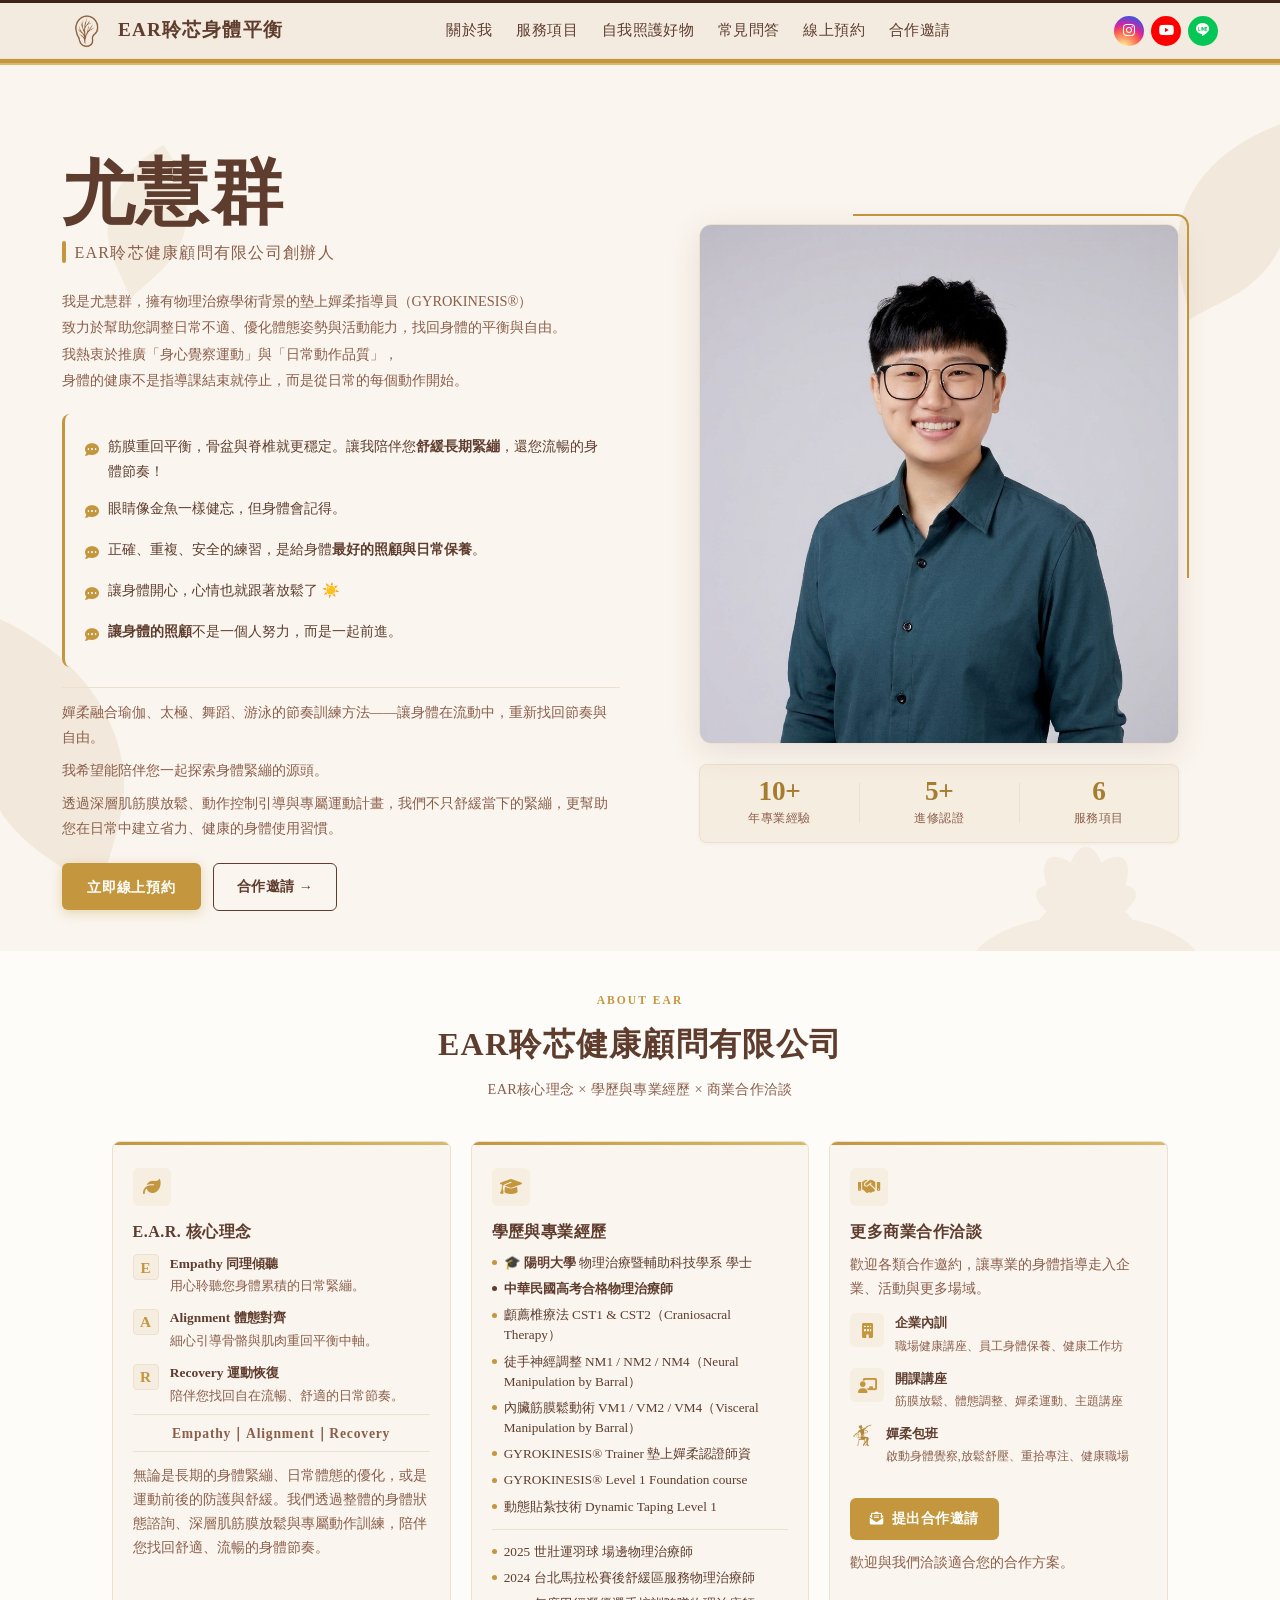
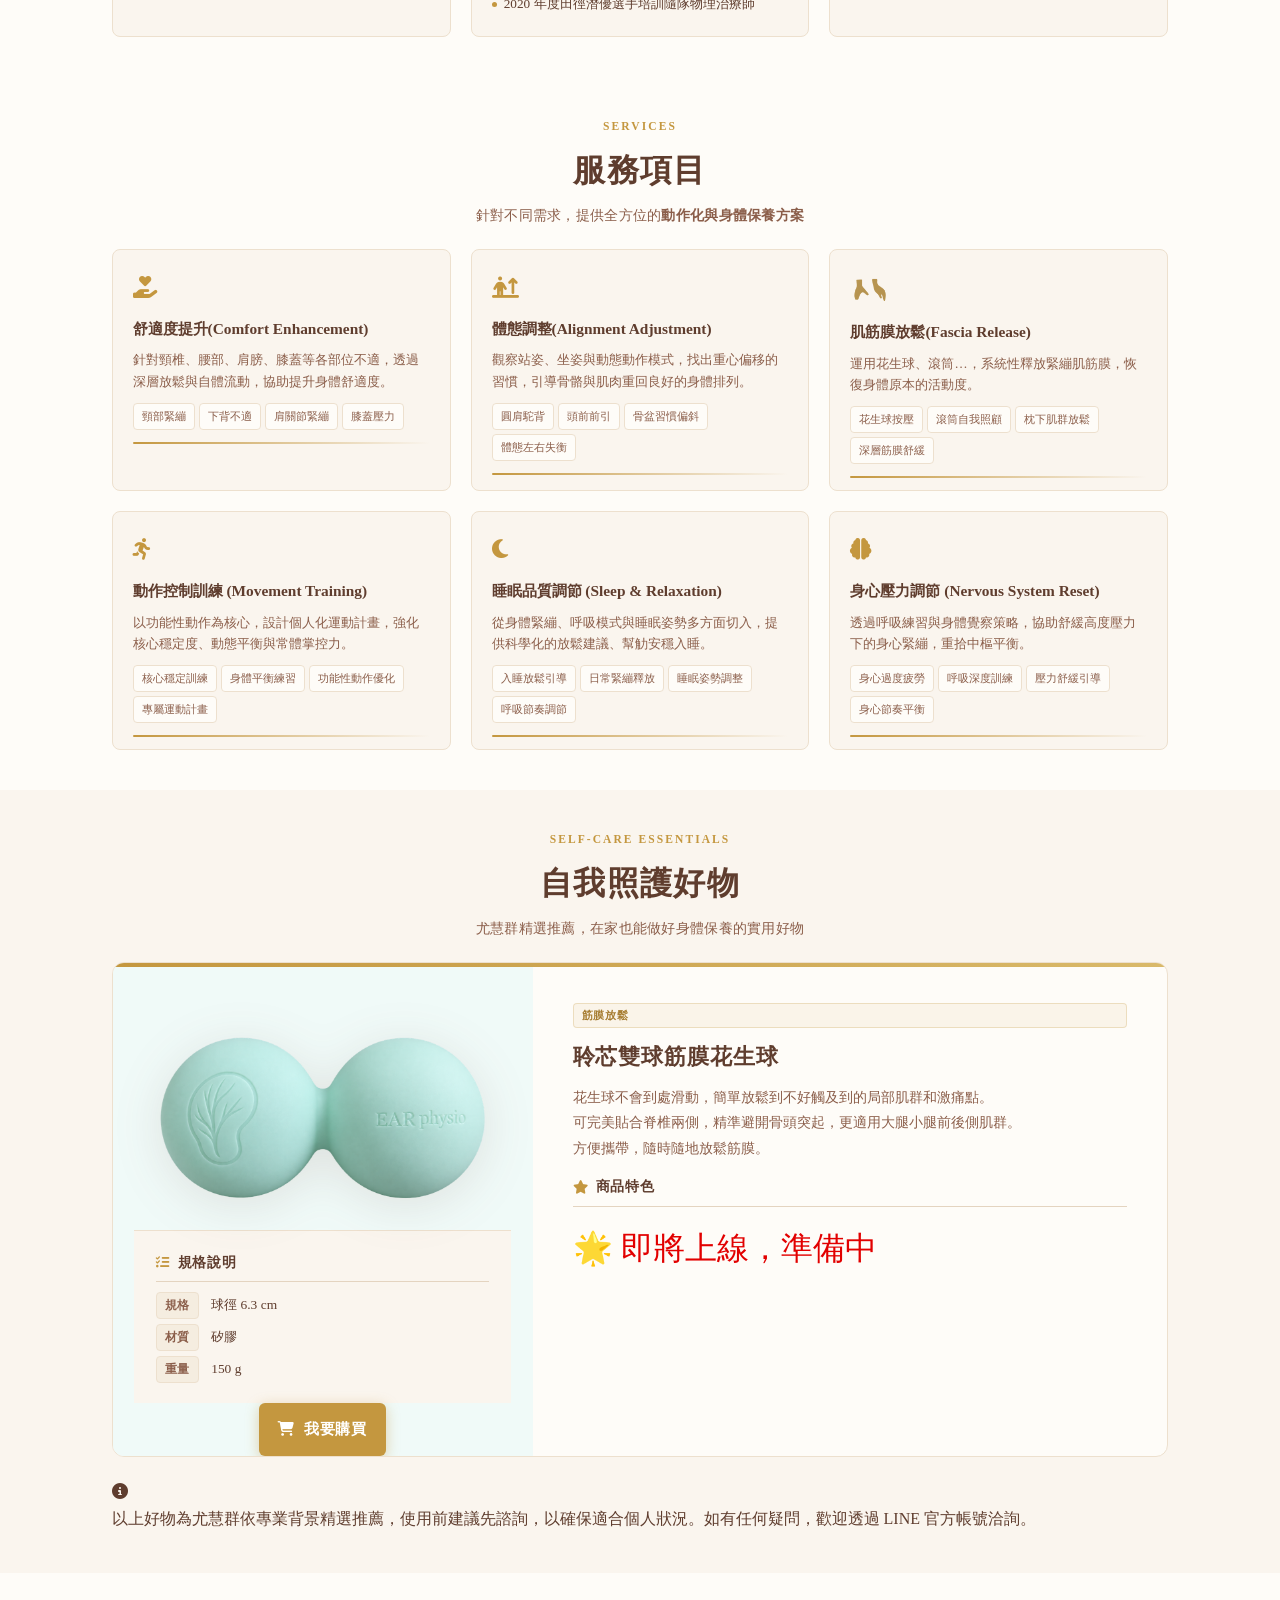
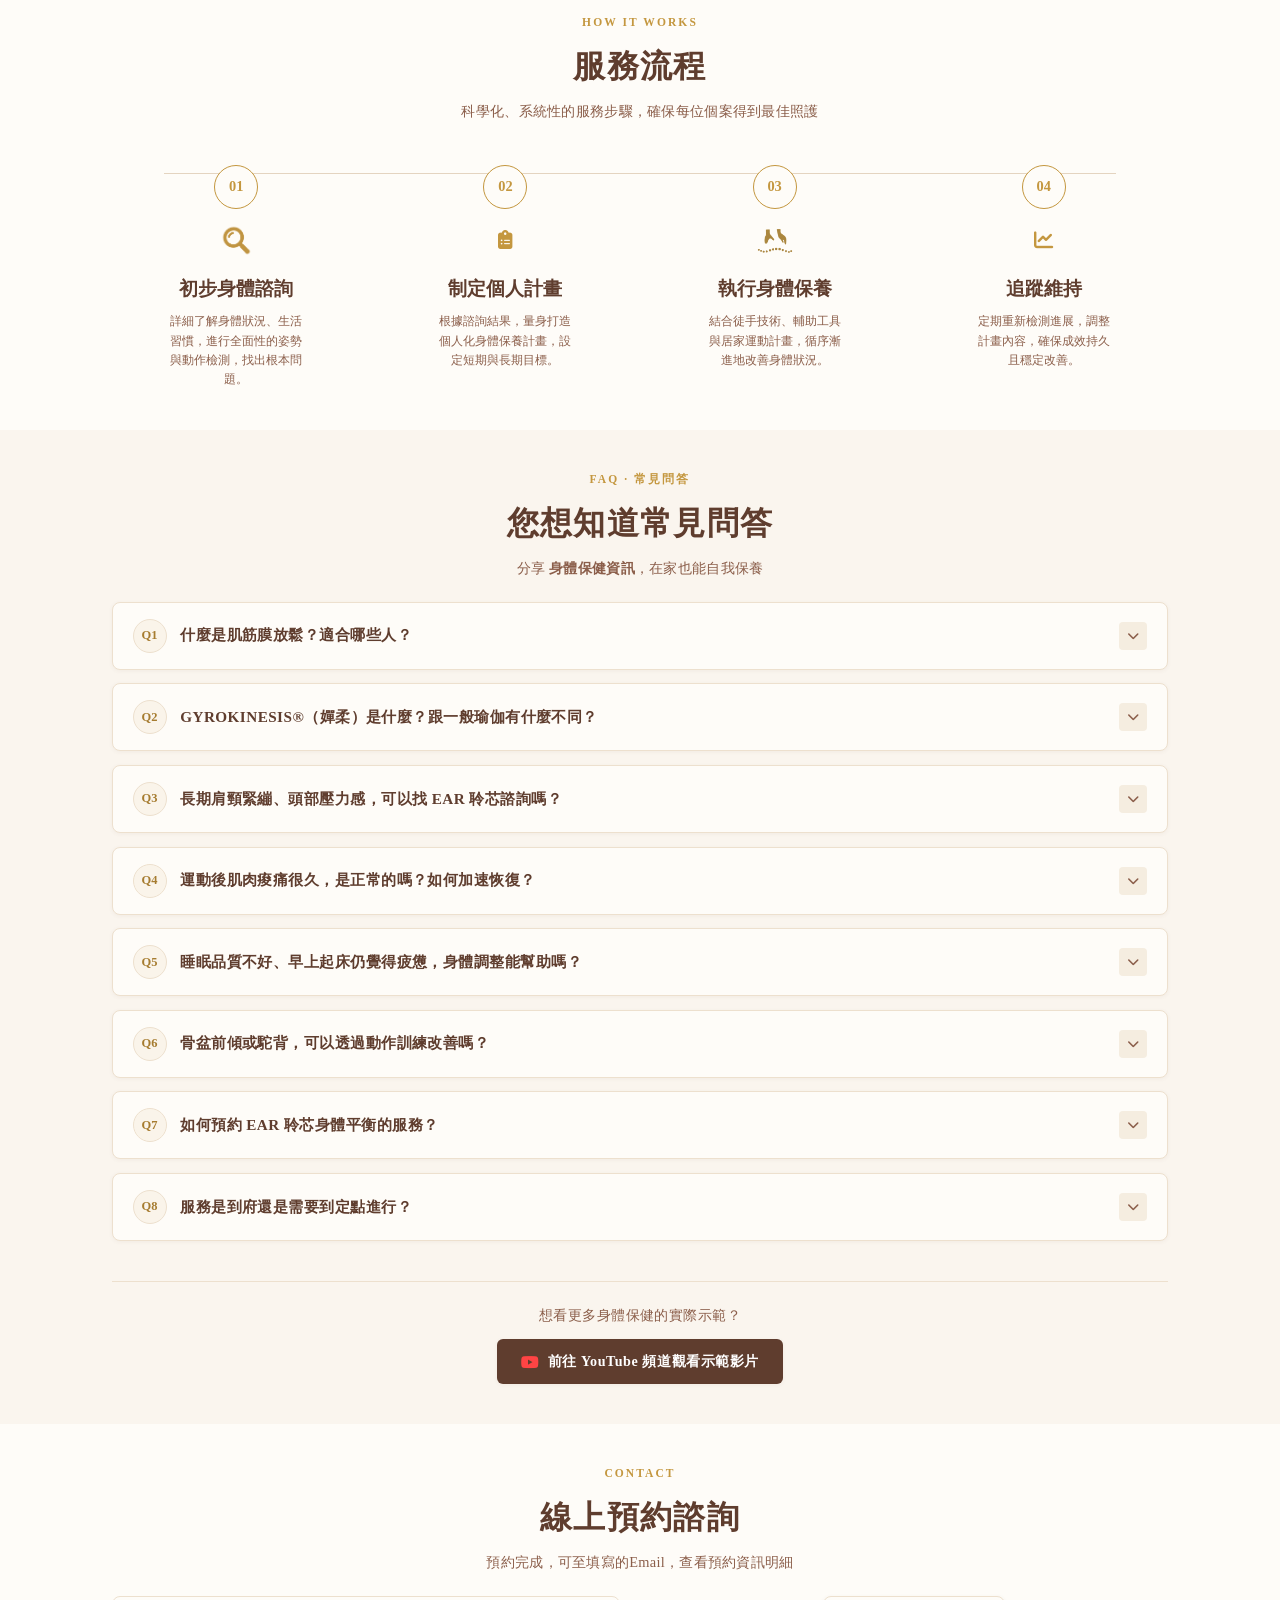
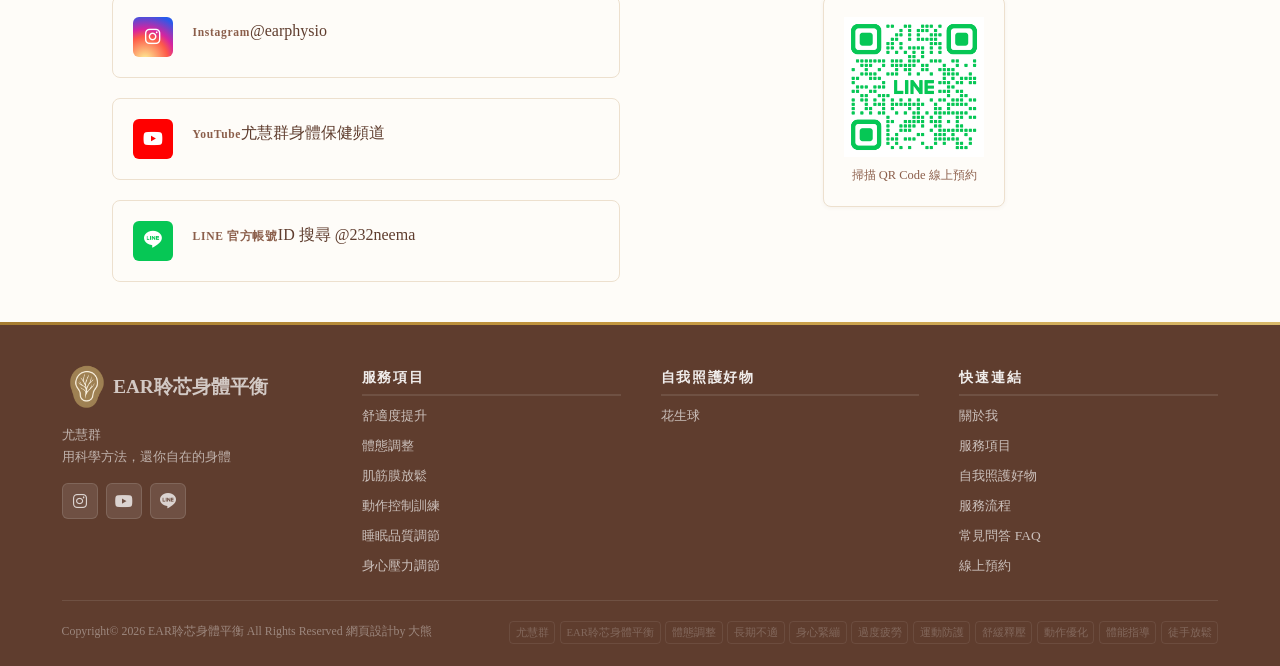
==== index.html @ f408e2dd "Add files via upload" ====
<!DOCTYPE html>
<html lang="zh-TW">
<head>
  <meta charset="UTF-8" />
  <meta name="viewport" content="width=device-width, initial-scale=1.0" />

  <!-- ★ SEO Title：主關鍵字前置，品牌名在後 ★ -->
  <title>尤慧群 | EAR聆芯身體平衡 | 同理傾聽・體態對齊・運動恢復</title>

  <!-- ★ Meta Description：自然語句包含 5–7 個主關鍵字，≤160 字 ★ -->
  <meta name="description" content="尤慧群（EAR聆芯身體平衡）｜無論是長期的身體緊繃、日常體態的優化、高度壓力下的身心疲憊，或是運動前後的防護與舒緩，我們透過整體的身體狀態諮詢、深層肌筋膜放鬆與專屬動作訓練，協助您找回舒適、流暢的身體節奏。" />

  <!-- ★ Keywords：GitHub Pages 雖對 meta keywords 不加分，但保留作參考 ★ -->
  <meta name="keywords" content="尤慧群,EAR聆芯身體平衡,體態調整,長期不適,身心緊繃,過度疲勞,運動防護,徒手放鬆,身體調理,舒緩釋壓,動作優化,體能指導" />

  <meta name="author" content="尤慧群" />
  <meta name="robots" content="index, follow" />

  <!-- ★ Canonical：避免重複內容 ★ -->
  <link rel="canonical" href="https://earphysio.github.io/Physio/" />

  <!-- ★ Open Graph（社群分享預覽）★ -->
  <meta property="og:type"        content="website" />
  <meta property="og:url"         content="https://earphysio.github.io/Physio/" />
  <meta property="og:title"       content="尤慧群 | EAR聆芯身體平衡" />
  <meta property="og:description" content="EAR聆芯身體平衡，無論是長期的身體緊繃、日常體態的優化，或是運動前後的防護與舒緩。我們透過整體的身體狀態諮詢、深層肌筋膜放鬆與專屬動作訓練，陪伴您找回舒適、流暢的身體節奏。" />
  <meta property="og:image"       content="https://earphysio.github.io/Physio/img/EunicePic.png" />
  <meta property="og:locale"      content="zh_TW" />
  <meta property="og:site_name"   content="EAR聆芯身體平衡" />

  <!-- ★ Twitter Card ★ -->
  <meta name="twitter:card"        content="summary_large_image" />
  <meta name="twitter:title"       content="尤慧群 | EAR聆芯身體平衡" />
  <meta name="twitter:description" content="EAR聆芯身體平衡，無論是長期的身體緊繃、日常體態的優化，或是運動前後的防護與舒緩。我們透過整體的身體狀態諮詢、深層肌筋膜放鬆與專屬動作訓練，陪伴您找回舒適、流暢的身體節奏。" />
  <meta name="twitter:image"       content="https://earphysio.github.io/Physio/img/EunicePic.png" />

  <!-- ★ Schema.org 結構化資料（Google Rich Results）★ -->
  <script type="application/ld+json">
  {
    "@context": "https://schema.org",
    "@type": "LocalBusiness",
    "name": "EAR身體平衡工作坊",
    "alternateName": ["尤慧群", "EAR聆芯身體平衡"],
    "url": "https://earphysio.github.io/Physio/",
    "image": "https://earphysio.github.io/Physio/img/EunicePic.png",
    "description": "EAR聆芯身體平衡，無論是長期的身體緊繃、日常體態的優化，或是運動前後的防護與舒緩。我們透過整體的身體狀態諮詢、深層肌筋膜放鬆與專屬動作訓練，陪伴您找回舒適、流暢的身體節奏。",
    "founder": {
      "@type": "Person",
      "name": "尤慧群",
      "description": "陽明大學物理治療暨輔助科技學系畢業，中華民國高考合格物理治療師，專精徒手技術、神經肌肉再教育、個人化運動計畫。",
      "knowsAbout": ["尤慧群","EAR聆芯身體平衡","體態調整","長期不適","身心緊繃","過度疲勞","運動防護","徒手放鬆","身體調理","舒緩釋壓","動作優化","體能指導"],
      "sameAs": [
        "https://www.instagram.com/earphysio/",
        "https://www.youtube.com/@euniceyu/shorts"
      ]
    },
    "serviceType": ["舒適提升","體態調整","肌筋膜放鬆","動作控制訓練","睡眠問題調整","身心壓力調節","到府服務","門市服務","GYROKINESIS 墊上嬋柔"],
    "areaServed": "台灣",
    "sameAs": [
      "https://www.instagram.com/earphysio/",
      "https://www.youtube.com/@euniceyu/shorts",
      "https://earphysio.github.io/Physio/"
    ],
    "contactPoint": {
      "@type": "ContactPoint",
      "contactType": "customer service",
      "url": "https://lin.ee/N2vnfpX",
      "availableLanguage": "zh-TW"
    }
  }
  </script>

  <!-- ★ FAQ 結構化資料（Google AI Overview / Rich Results）★ -->
  <script type="application/ld+json">
  {
    "@context": "https://schema.org",
    "@type": "FAQPage",
    "mainEntity": [
      {
        "@type": "Question",
        "name": "什麼是肌筋膜放鬆？適合哪些人？",
        "acceptedAnswer": {
          "@type": "Answer",
          "text": "肌筋膜放鬆是一種透過適度壓力（如花生球、滾筒或徒手技術）作用於筋膜層的自我照護方式，目的在於協助身體恢復較自然的活動順暢度。適合長時間久坐久站、感覺肩頸緊繃、背部僵硬、或在運動前後希望維持身體狀態的人。若您有特定身體狀況，建議先與專業人員討論後再進行。"
        }
      },
      {
        "@type": "Question",
        "name": "GYROKINESIS®（嬋柔）是什麼？跟一般瑜伽有什麼不同？",
        "acceptedAnswer": {
          "@type": "Answer",
          "text": "GYROKINESIS® 嬋柔脊椎螺旋運動是一套融合瑜伽、太極、舞蹈與游泳節奏概念的動作系統，強調脊椎在三維空間中的流動與螺旋延伸。與一般瑜伽相比，嬋柔更著重「動作之間的連結與流動」，而非維持靜態姿勢，適合希望改善脊椎活動度、尋找身體流暢感的人。"
        }
      },
      {
        "@type": "Question",
        "name": "長期肩頸緊繃、頭痛，可以找 EAR 聆芯諮詢嗎？",
        "acceptedAnswer": {
          "@type": "Answer",
          "text": "肩頸緊繃與頭部壓力感，有時與姿勢習慣、呼吸模式及工作型態有關。EAR 聆芯提供整體身體狀態諮詢，透過動作評估與個別化指導，協助您了解身體緊繃的可能成因，並提供適合日常執行的放鬆策略與動作建議。若有持續性或急性症狀，請先就醫確認診斷。"
        }
      },
      {
        "@type": "Question",
        "name": "如何預約 EAR 聆芯身體平衡的服務？",
        "acceptedAnswer": {
          "@type": "Answer",
          "text": "您可以透過 LINE 官方帳號（ID：@232neema）或掃描網站 QR Code 與我們聯繫，告知您的需求與方便的時間，我們將為您安排適合的服務。也歡迎先透過 Instagram @earphysio 或 YouTube 頻道了解更多身體保健的分享。"
        }
      },
      {
        "@type": "Question",
        "name": "服務是到府還是需要到定點進行？",
        "acceptedAnswer": {
          "@type": "Answer",
          "text": "EAR 聆芯提供「到府服務」與「門市服務」兩種方式。到府服務方便行動不便或希望在熟悉環境中接受指導的個案；門市服務則提供更完整的空間與設備。如需了解各方案詳情，歡迎透過 LINE 官方帳號洽詢。"
        }
      },
      {
        "@type": "Question",
        "name": "骨盆前傾或駝背，可以透過動作訓練改善嗎？",
        "acceptedAnswer": {
          "@type": "Answer",
          "text": "骨盆前傾與駝背（圓肩、頭前引）是常見的姿勢模式，通常與肌群使用習慣有關。透過系統性的體態評估、肌筋膜放鬆與動作控制訓練，有機會逐步調整身體排列的習慣。EAR 聆芯會依照個人狀況設計漸進式計畫，並教導日常動作中的自我覺察技巧。"
        }
      },
      {
        "@type": "Question",
        "name": "運動後肌肉痠痛很久，是正常的嗎？如何加速恢復？",
        "acceptedAnswer": {
          "@type": "Answer",
          "text": "運動後 24–48 小時出現輕度肌肉痠痛（DOMS）屬常見現象，通常在 3–5 天內自然緩解。若痠痛持續超過一週或伴隨腫脹、關節不適，建議就醫評估。日常可透過適度的低強度活動、充足水分攝取，以及滾筒或花生球輔助放鬆，協助維持身體的舒適度與恢復節奏。"
        }
      },
      {
        "@type": "Question",
        "name": "睡眠品質不好、早上起床仍覺得疲憊，身體調整能幫助嗎？",
        "acceptedAnswer": {
          "@type": "Answer",
          "text": "睡眠品質與身體緊繃程度、呼吸模式及神經系統狀態有一定的相互關係。EAR 聆芯的身心壓力調節與睡眠品質調節服務，從身體入手，透過呼吸練習、放鬆引導與睡眠姿勢調整，協助您在入睡前釋放日常積累的緊繃，提升休息的品質。若失眠問題持續，建議同時尋求醫療諮詢。"
        }
      }
    ]
  }
  </script>

  <!-- Google Fonts -->
  <link rel="preconnect" href="https://fonts.googleapis.com" />
  <link rel="preconnect" href="https://fonts.gstatic.com" crossorigin />
  <link href="https://fonts.googleapis.com/css2?family=Noto+Sans+TC:wght@300;400;500;600;700;900&family=Noto+Serif+TC:wght@400;500;600;700&display=swap" rel="stylesheet" />

  <!-- Font Awesome -->
  <link rel="stylesheet" href="https://cdn.jsdelivr.net/npm/@fortawesome/fontawesome-free@6.4.0/css/all.min.css" />
  <!-- Bootstrap Icons -->
  <link rel="stylesheet" href="https://cdn.jsdelivr.net/npm/bootstrap-icons@1.13.1/font/bootstrap-icons.min.css" />
<!--連到CSS-->
  <link rel="stylesheet" href="css/style.css" />
  <link rel="stylesheet" href="css/faq.css" />
</head>
<body>

  <!-- ========================================================
       NAVBAR
       頂部深咖啡細線 + 奶茶米白背景
       左：🏠 EAR聆芯身體平衡
       中：關於我 | 🎫 服務項目 | 📍 自我照護好物 | ▶ 常見問答 | 📅 線上預約
       右：IG · YT · LINE 圓形彩色圖標
       ======================================================== -->
  <div class="nav-topline" aria-hidden="true"></div>
  <header id="navbar" role="banner">
    <nav class="nav-wrap" aria-label="主要導覽">

      <!-- 左：品牌 -->
      <div class="nav-brand">
        <a href="#hero" class="nav-logo" aria-label="EAR 身體平衡 回到頂部">
          <img src="img/logo.png" alt="logo" width="50">
          <span class="nb-ear">EAR聆芯身體平衡</span>
        </a>
      </div>

      <!-- 中：導覽連結 -->
      <div class="nav-center">
        <a href="#about" class="nav-link has-arrow">關於我</a>
        <a href="#services" class="nav-link">服務項目</a>
        <a href="#populations" class="nav-link">自我照護好物</a>
        <a href="#faq" class="nav-link">常見問答</a>
        <a href="#contact" class="nav-link">線上預約</a>
        <a href="collab.html" class="nav-link">合作邀請</a>
      </div>

      <!-- 右：社群 -->
      <div class="nav-socials">
        <a href="https://www.instagram.com/earphysio/" target="_blank" rel="noopener noreferrer"
           class="nsocial nsocial-ig" aria-label="Instagram">
          <i class="fab fa-instagram"></i>
        </a>
        <a href="https://www.youtube.com/@euniceyu/shorts"
           target="_blank" rel="noopener noreferrer" class="nsocial nsocial-yt" aria-label="YouTube">
          <i class="fab fa-youtube"></i>
        </a>
        <a href="https://lin.ee/N2vnfpX" target="_blank" rel="noopener noreferrer"
           class="nsocial nsocial-line" aria-label="LINE">
          <i class="bi bi-line"></i>
        </a>
      </div>

      <!-- 漢堡選單 (手機用) -->
      <button class="nav-toggle" id="navToggle" aria-controls="navMobile" aria-label="切換選單" aria-expanded="false">
       
      </button>
    </nav>

    <!-- 手機展開選單 -->
    <div class="nav-mobile" id="navMobile">
      <a href="#hero"    class="nm-link"><i class="fas fa-home"></i>EAR聆芯身體平衡</a>
      <a href="#about"   class="nm-link">關於我</a>
      <a href="#services" class="nm-link">服務項目</a>
      <a href="#populations"   class="nm-link">自我照護好物</a>
      <a href="#faq" class="nm-link"> 常見問答</a>
      <a href="#contact" class="nm-link"> 線上預約</a>
      <a href="collab.html" class="nm-link"> 合作邀請</a>
      <div class="nm-socials">
        <a href="https://www.instagram.com/earphysio/" target="_blank" class="nsocial nsocial-ig"><i class="fab fa-instagram"></i></a>
        <a href="https://www.youtube.com/channel/UCzM4JnSAk8aUFCLA5UY1bzw" target="_blank" class="nsocial nsocial-yt"><i class="fab fa-youtube"></i></a>
        <a href="https://lin.ee/N2vnfpX" target="_blank" class="nsocial nsocial-line"><i class="bi bi-line"></i></a>
      </div>
    </div>
  </header>

  <main>

    <!-- ========================================================
         HERO — 左文右圖版型（尤慧群身體保養服務介紹）
         保留暖奶茶色調 + 葉片浮水印裝飾
         ======================================================== -->
    <section id="hero" class="hero-section hero-split" aria-label="首頁">

      <!-- 背景葉片浮水印（保留原始裝飾） -->
      <div class="hero-wm" aria-hidden="true">
        <svg class="wm-leaf wm-l1" viewBox="0 0 120 220" fill="none">
          <path d="M60 0 C20 40,0 90,12 140 C22 175,50 200,60 220 C70 200,98 175,108 140 C120 90,100 40,60 0Z" fill="currentColor"/>
          <line x1="60" y1="10" x2="60" y2="210" stroke="currentColor" stroke-width="1.2" opacity=".35"/>
          <line x1="60" y1="70"  x2="28" y2="115" stroke="currentColor" stroke-width=".8" opacity=".25"/>
          <line x1="60" y1="70"  x2="92" y2="115" stroke="currentColor" stroke-width=".8" opacity=".25"/>
          <line x1="60" y1="130" x2="22" y2="170" stroke="currentColor" stroke-width=".8" opacity=".2"/>
          <line x1="60" y1="130" x2="98" y2="170" stroke="currentColor" stroke-width=".8" opacity=".2"/>
        </svg>
        <svg class="wm-leaf wm-l2" viewBox="0 0 100 180" fill="none">
          <path d="M50 0 C15 35,0 75,10 115 C18 145,42 165,50 180 C58 165,82 145,90 115 C100 75,85 35,50 0Z" fill="currentColor"/>
          <line x1="50" y1="8"  x2="50" y2="172" stroke="currentColor" stroke-width="1" opacity=".3"/>
        </svg>
        <svg class="wm-lotus" viewBox="0 0 220 180" fill="none">
          <ellipse cx="110" cy="130" rx="20" ry="55" fill="currentColor" transform="rotate(-35 110 130)"/>
          <ellipse cx="110" cy="130" rx="20" ry="55" fill="currentColor" transform="rotate(0  110 130)"/>
          <ellipse cx="110" cy="130" rx="20" ry="55" fill="currentColor" transform="rotate(35 110 130)"/>
          <ellipse cx="110" cy="130" rx="17" ry="45" fill="currentColor" transform="rotate(-68 110 130)"/>
          <ellipse cx="110" cy="130" rx="17" ry="45" fill="currentColor" transform="rotate(68  110 130)"/>
          <ellipse cx="60"  cy="158" rx="48" ry="18" fill="currentColor" transform="rotate(-18 60 158)"/>
          <ellipse cx="160" cy="158" rx="48" ry="18" fill="currentColor" transform="rotate(18 160 158)"/>
        </svg>
        <!-- 右上角額外葉片裝飾 -->
        <svg class="wm-leaf wm-l3" viewBox="0 0 80 140" fill="none">
          <path d="M40 0 C12 26,0 58,8 88 C14 108,30 124,40 140 C50 124,66 108,72 88 C80 58,68 26,40 0Z" fill="currentColor"/>
          <line x1="40" y1="6" x2="40" y2="134" stroke="currentColor" stroke-width="1" opacity=".3"/>
          <line x1="40" y1="50" x2="22" y2="74" stroke="currentColor" stroke-width=".7" opacity=".2"/>
          <line x1="40" y1="50" x2="58" y2="74" stroke="currentColor" stroke-width=".7" opacity=".2"/>
        </svg>
      </div>

      <!-- 頂部金色雙色橫線 -->
      <div class="hero-topbar" aria-hidden="true">
        <div class="htb-gold"></div>
        <div class="htb-light"></div>
      </div>

      <!-- 左文右圖主體 -->
      <div class="hero-split-inner">

        <!-- ── 左側：文字區 ── -->
        <div class="hero-text-col" data-ani="slide-up">

          <!-- 姓名 + 職稱 -->
          <div class="hero-name-block">
            <h1 class="hero-name">尤慧群</h1>
            <div class="hero-title-tag">
              <span class="htt-bar"></span>
              <span class="htt-label">EAR聆芯健康顧問有限公司創辦人</span>
            </div>
          </div>
            <!-- 統計數據 (手機版專用)-->
          <div class="hero-stats mobile-stats" data-ani="slide-up" data-ani-delay="80">
            <div class="hstat-item">
              <span class="hstat-num" data-count="10" data-suffix="+">10+</span>
              <span class="hstat-lbl">年專業經驗</span>
            </div>
            <div class="hstat-divider"></div>
            <div class="hstat-item">
              <span class="hstat-num" data-count="5" data-suffix="+">5+</span>
              <span class="hstat-lbl">進修認證</span>
            </div>
            <div class="hstat-divider"></div>
            <div class="hstat-item">
              <span class="hstat-num" data-count="6" data-suffix="">6</span>
              <span class="hstat-lbl">服務項目</span>
            </div>
          </div>
          <!-- 介紹段落 -->
          <div class="founder-main">
            <p class="founder-intro">我是尤慧群，擁有物理治療學術背景的墊上嬋柔指導員（GYROKINESIS®）<br>
              致力於幫助您調整日常不適、優化體態姿勢與活動能力，找回身體的平衡與自由。<br>
              我熱衷於推廣「身心覺察運動」與「日常動作品質」，<br>
              身體的健康不是指導課結束就停止，而是從日常的每個動作開始。</p>

            <ul class="founder-quotes" data-ani="slide-up" data-ani-delay="80">
              <li>
                <span class="fq-dot"><i class="fas fa-comment-dots"></i></span>
                <span>筋膜重回平衡，骨盆與脊椎就更穩定。讓我陪伴您<strong>舒緩長期緊繃</strong>，還您流暢的身體節奏！</span>
              </li>
              <li>
                <span class="fq-dot"><i class="fas fa-comment-dots"></i></span>
                <span>眼睛像金魚一樣健忘，但身體會記得。</span>
              </li>
              <li>
                <span class="fq-dot"><i class="fas fa-comment-dots"></i></span>
                <span>正確、重複、安全的練習，是給身體<strong>最好的照顧與日常保養</strong>。</span>
              </li>
              <li>
                <span class="fq-dot"><i class="fas fa-comment-dots"></i></span>
                <span>讓身體開心，心情也就跟著放鬆了 ☀️</span>
              </li>
              <li>
                <span class="fq-dot"><i class="fas fa-comment-dots"></i></span>
                <span><strong>讓身體的照顧</strong>不是一個人努力，而是一起前進。</span>
              </li>
            </ul>

            <div class="founder-closing" data-ani="slide-up" data-ani-delay="140">
              <p>嬋柔融合瑜伽、太極、舞蹈、游泳的節奏訓練方法——讓身體在流動中，重新找回節奏與自由。</p>
              <p>我希望能陪伴您一起探索身體緊繃的源頭。</p>
              <p>透過深層肌筋膜放鬆、動作控制引導與專屬運動計畫，我們不只舒緩當下的緊繃，更幫助您在日常中建立省力、健康的身體使用習慣。</p>
            </div>
          </div>
          <!-- CTA 按鈕 -->
          <div class="hero-cta" data-ani="slide-up" data-ani-delay="200">
            <a href="#contact" class="hcta-primary">立即線上預約</a>
            <a href="collab.html" class="hcta-outline">合作邀請 →</a>
          </div>

        </div><!-- /hero-text-col -->

        <!-- ── 右側：照片 ── -->
        <div class="hero-img-col" data-ani="slide-up" data-ani-delay="100">
          <div class="hero-photo-frame">
            <img
              src="img/EunicePic.png"
              alt="尤慧群正在為個案進行身體評估與動作指導"
              class="hero-photo"
              loading="eager"
            />
            <!-- 照片右上角金色裝飾框線 -->
            <div class="hpf-deco" aria-hidden="true"></div>
          </div>
          <!-- ▼ 新增：放置在照片下方的桌機版數據卡片 ▼ -->
    <div class="hero-stats desktop-stats">
        <div class="hstat-item">
            <span class="hstat-num">10+</span>
            <span class="hstat-lbl">年專業經驗</span>
        </div>
        <div class="hstat-divider"></div>
        <div class="hstat-item">
            <span class="hstat-num">5+</span>
            <span class="hstat-lbl">進修認證</span>
        </div>
        <div class="hstat-divider"></div>
        <div class="hstat-item">
            <span class="hstat-num">6</span>
            <span class="hstat-lbl">服務項目</span>
        </div>
    </div>
        </div><!-- /hero-img-col -->
      </div><!-- /hero-split-inner -->
    </section>
  <!-- ========================================================
         ABOUT + EAR 核心理念
         ======================================================== -->
    <section id="about" class="sec-white" aria-labelledby="about-h">
      <div class="sec-wrap">
        <header class="sec-header" data-ani="slide-up">
          <p class="sec-eye">About EAR</p>
          <h2 id="about-h">EAR聆芯健康顧問有限公司</h2>
          <p class="sec-sub">EAR核心理念 × 學歷與專業經歷 × 商業合作洽談</p>
        </header>
        <!-- ── 三欄卡片：EAR理念 ／ 學歷與經歷 ／ 商業合作 ── -->
        <div class="about-grid" data-ani="slide-up" style="margin-top: var(--sp-xl);">

          <!-- 卡片1：E.A.R. 核心理念 -->
          <div class="about-card">
            <div class="ac-topline"></div>
            <div class="ac-icon"><i class="fas fa-leaf"></i></div>
            <h3>E.A.R. 核心理念</h3>
            <div class="ear-concepts">
              <div class="ear-concept-item">
                <span class="eci-letter">E</span>
                <div>
                  <strong>Empathy 同理傾聽</strong>
                  <p>用心聆聽您身體累積的日常緊繃。</p>
                </div>
              </div>
              <div class="ear-concept-item">
                <span class="eci-letter">A</span>
                <div>
                  <strong>Alignment 體態對齊</strong>
                  <p>細心引導骨骼與肌肉重回平衡中軸。</p>
                </div>
              </div>
              <div class="ear-concept-item">
                <span class="eci-letter">R</span>
                <div>
                  <strong>Recovery 運動恢復</strong>
                  <p>陪伴您找回自在流暢、舒適的日常節奏。</p>
                </div>
              </div>
            </div>
            <p class="ear-tagline">Empathy｜Alignment｜Recovery</p>
            <p class="about-card-desc">無論是長期的身體緊繃、日常體態的優化，或是運動前後的防護與舒緩。我們透過整體的身體狀態諮詢、深層肌筋膜放鬆與專屬動作訓練，陪伴您找回舒適、流暢的身體節奏。</p>
          </div>

          <!-- 卡片2：學歷與專業經歷 -->
          <div class="about-card">
            <div class="ac-topline"></div>
            <div class="ac-icon"><i class="fas fa-graduation-cap"></i></div>
            <h3>學歷與專業經歷</h3>
            <ul class="ac-list">
              <li><span class="acl-dot"></span><span>🎓 <strong>陽明大學</strong> 物理治療暨輔助科技學系 學士</span></li>
              <li><span class="acl-dot accent"></span><span><strong>中華民國高考合格物理治療師</strong></span></li>
              <li><span class="acl-dot"></span><span>顱薦椎療法 CST1 &amp; CST2（Craniosacral Therapy）</span></li>
              <li><span class="acl-dot"></span><span>徒手神經調整 NM1 / NM2 / NM4（Neural Manipulation by Barral）</span></li>
              <li><span class="acl-dot"></span><span>內臟筋膜鬆動術 VM1 / VM2 / VM4（Visceral Manipulation by Barral）</span></li>
              <li><span class="acl-dot"></span><span>GYROKINESIS® Trainer 墊上嬋柔認證師資</span></li>
              <li><span class="acl-dot"></span><span>GYROKINESIS® Level 1 Foundation course</span></li>
              <li><span class="acl-dot"></span><span>動態貼紮技術 Dynamic Taping Level 1</span></li>
            </ul>
            <div class="ac-divider"></div>
            <ul class="ac-list">
              <li><span class="acl-dot"></span><span>2025 世壯運羽球 場邊物理治療師</span></li>
              <li><span class="acl-dot"></span><span>2024 台北馬拉松賽後舒緩區服務物理治療師</span></li>
              <li><span class="acl-dot"></span><span>2020 年度田徑潛優選手培訓隨隊物理治療師</span></li>
            </ul>
          </div>

          <!-- 卡片3：更多商業合作洽談 -->
          <div class="about-card about-card-collab">
            <div class="ac-topline"></div>
            <div class="ac-icon"><i class="fas fa-handshake"></i></div>
            <h3>更多商業合作洽談</h3>
            <p class="about-card-desc collab-lead">歡迎各類合作邀約，讓專業的身體指導走入企業、活動與更多場域。</p>
            <div class="collab-items">
              <div class="collab-item">
                <span class="collab-icon"><i class="fas fa-building"></i></span>
                <div>
                  <strong>企業內訓</strong>
                  <p>職場健康講座、員工身體保養、健康工作坊</p>
                </div>
              </div>
              <div class="collab-item">
                <span class="collab-icon"><i class="fas fa-chalkboard-teacher"></i></span>
                <div>
                  <strong>開課講座</strong>
                  <p>筋膜放鬆、體態調整、嬋柔運動、主題講座</p>
                </div>
              </div>
              <div class="collab-item">
                <!--替換新圖片-->
                <img src="img/GYROKINESIS.png" alt="嬋柔包班" width="25">
                <div>
                  <strong>嬋柔包班</strong>
                  <p>啟動身體覺察,放鬆舒壓、重拾專注、健康職場</p>
                </div>
              </div>
            </div>
            <a href="collab.html" target="_blank" rel="noopener noreferrer" class="collab-cta">
              <i class="fas fa-envelope-open-text"></i> 提出合作邀請</a>
              <p>歡迎與我們洽談適合您的合作方案。</p>
          </div>

        </div><!-- /about-grid -->
      </div>
    </section>

    <!-- ========================================================
         PRICING — 服務方案 (依參考圖二設計)
         到府服務 + 門市服務 + 墊上禪柔 三張方案卡
         ======================================================== -->


    <!-- ========================================================
         SERVICES — 六大服務項目
         ======================================================== -->
    <section id="services" class="sec-white" aria-labelledby="services-h">
      <div class="sec-wrap">
        <header class="sec-header" data-ani="slide-up">
          <p class="sec-eye">Services</p>
          <h2 id="services-h">服務項目</h2>
          <p class="sec-sub">針對不同需求，提供全方位的<strong>動作化與身體保養方案</strong></p>
        </header>

        <div class="svc-grid">
          <article class="svc-card" data-ani="slide-up" data-ani-delay="0">
            <div class="sc-icon"><i class="fas fa-hand-holding-heart"></i></div>
            <h3>舒適度提升(Comfort Enhancement)</h3>
            <p>針對頸椎、腰部、肩膀、膝蓋等各部位不適，透過深層放鬆與自體流動，協助提升身體舒適度。</p>
            <ul class="sc-tags"><li>頸部緊繃</li><li>下背不適</li><li>肩關節緊繃</li><li>膝蓋壓力</li></ul>
            <div class="sc-bottom-line"></div>
          </article>
          <article class="svc-card" data-ani="slide-up" data-ani-delay="60">
            <div class="sc-icon"><i class="fas fa-person-arrow-up-from-line"></i></div>
            <h3>體態調整(Alignment Adjustment)</h3>
            <p>觀察站姿、坐姿與動態動作模式，找出重心偏移的習慣，引導骨骼與肌肉重回良好的身體排列。</p>
            <ul class="sc-tags"><li>圓肩駝背</li><li>頭前前引</li><li>骨盆習慣偏斜</li><li>體態左右失衡</li></ul>
            <div class="sc-bottom-line"></div>
          </article>
          <article class="svc-card" data-ani="slide-up" data-ani-delay="120">
            <div class="sc-icon"><img src="img/Fascia.png" alt="肌筋膜放鬆" width="40"></div>
            <h3>肌筋膜放鬆(Fascia Release)</h3>
            <p>運用花生球、滾筒…，系統性釋放緊繃肌筋膜，恢復身體原本的活動度。</p>
            <ul class="sc-tags"><li>花生球按壓</li><li>滾筒自我照顧</li><li>枕下肌群放鬆</li><li>深層筋膜舒緩</li></ul>
            <div class="sc-bottom-line"></div>
          </article>
          <article class="svc-card" data-ani="slide-up" data-ani-delay="0">
            <div class="sc-icon"><i class="fas fa-person-running"></i></div>
            <h3>動作控制訓練 (Movement Training)</h3>
            <p>以功能性動作為核心，設計個人化運動計畫，強化核心穩定度、動態平衡與常體掌控力。</p>
            <ul class="sc-tags"><li>核心穩定訓練</li><li>身體平衡練習</li><li>功能性動作優化</li><li>專屬運動計畫</li></ul>
            <div class="sc-bottom-line"></div>
          </article>
          <article class="svc-card" data-ani="slide-up" data-ani-delay="60">
            <div class="sc-icon"><i class="fas fa-moon"></i></div>
            <h3>睡眠品質調節 (Sleep & Relaxation)</h3>
            <p>從身體緊繃、呼吸模式與睡眠姿勢多方面切入，提供科學化的放鬆建議、幫觔安穩入睡。</p>
            <ul class="sc-tags"><li>入睡放鬆引導</li><li>日常緊繃釋放</li><li>睡眠姿勢調整</li><li>呼吸節奏調節</li></ul>
            <div class="sc-bottom-line"></div>
          </article>
          <article class="svc-card" data-ani="slide-up" data-ani-delay="120">
            <div class="sc-icon"><i class="fas fa-brain"></i></div>
            <h3>身心壓力調節 (Nervous System Reset)</h3>
            <p>透過呼吸練習與身體覺察策略，協助舒緩高度壓力下的身心緊繃，重拾中樞平衡。</p>
            <ul class="sc-tags"><li>身心過度疲勞</li><li>呼吸深度訓練</li><li>壓力舒緩引導</li><li>身心節奏平衡</li></ul>
            <div class="sc-bottom-line"></div>
          </article>
        </div>
      </div>
    </section>

    <!-- ========================================================
         SELF-CARE PRODUCTS — 自我照護好物
         ======================================================== -->
    <section id="populations" class="sec-cream" aria-labelledby="pop-h">
      <div class="sec-wrap">
        <header class="sec-header" data-ani="slide-up">
          <p class="sec-eye">Self-Care Essentials</p>
          <h2 id="pop-h">自我照護好物</h2>
          <p class="sec-sub">尤慧群精選推薦，在家也能做好身體保養的實用好物</p>
        </header>
        <!-- ── 花生球：圖左文右整列版 ── -->
        <article class="goods-hero-card" data-ani="slide-up" data-ani-delay="0">

          <!-- 左欄：圖片 + 規格說明 + 購買按鈕（桌機） -->
          <div class="ghc-img-col">
            <img src="img/peanut-ball.png" alt="聆芯雙球筋膜花生球 — 馬卡龍藍綠色矽膠材質，EAR physio 品牌" />

            <!-- 規格說明：桌機顯示於圖片下方 -->
            <div class="ghc-specs-box">
              <div class="ghc-section-title"><i class="fas fa-list-check"></i> 規格說明</div>
              <ul class="ghc-specs">
                <li><span class="ghc-spec-lbl">規格</span><span>球徑 6.3 cm</span></li>
                <li><span class="ghc-spec-lbl">材質</span><span>矽膠</span></li>
                <li><span class="ghc-spec-lbl">重量</span><span>150 g</span></li>
              </ul>
            </div>

            <!-- 購買按鈕：桌機顯示於左欄底部 -->
            <a href="#" target="_blank" rel="noopener noreferrer" class="ghc-buy-btn ghc-buy-desktop">
              <i class="fas fa-shopping-cart"></i> 我要購買
            </a>
          </div>

          <!-- 右欄：文案 -->
          <div class="ghc-info-col">
            <span class="gc-cat">筋膜放鬆</span>
            <h3>聆芯雙球筋膜花生球</h3>
            <p class="ghc-lead">花生球不會到處滑動，簡單放鬆到不好觸及到的局部肌群和激痛點。<br>
              可完美貼合脊椎兩側，精準避開骨頭突起，更適用大腿小腿前後側肌群。<br>
              方便攜帶，隨時隨地放鬆筋膜。</p>

            <div class="ghc-section-title"><i class="fas fa-star"></i> 商品特色</div>
            <span class="ghc-star">🌟 即將上線，準備中</span>


            <!-- 規格說明：手機才顯示於此（文案區塊內） -->
            <div class="ghc-specs-mobile">
              <div class="ghc-section-title"><i class="fas fa-list-check"></i> 規格說明</div>
              <ul class="ghc-specs">
                <li><span class="ghc-spec-lbl">規格</span><span>球徑 6.3 cm</span></li>
                <li><span class="ghc-spec-lbl">材質</span><span>矽膠</span></li>
                <li><span class="ghc-spec-lbl">重量</span><span>150 g</span></li>
              </ul>
            </div>

            <!-- 購買按鈕：手機顯示於所有文案最底部 -->
            <a href="https://lin.ee/N2vnfpX" target="_blank" rel="noopener noreferrer" class="ghc-buy-btn ghc-buy-mobile">
              <i class="fas fa-shopping-cart"></i> 我要購買
            </a>
          </div>

        </article>
        <div class="goods-note" data-ani="slide-up">
          <i class="fas fa-circle-info"></i>
          <p>以上好物為尤慧群依專業背景精選推薦，使用前建議先諮詢，以確保適合個人狀況。如有任何疑問，歡迎透過 LINE 官方帳號洽詢。</p>
        </div>
      </div>
    </section>

    <!-- ========================================================
         PROCESS — 服務流程
         ======================================================== -->
    <section id="process" class="sec-white" aria-labelledby="proc-h">
      <div class="sec-wrap">
        <header class="sec-header" data-ani="slide-up">
          <p class="sec-eye">How It Works</p>
          <h2 id="proc-h">服務流程</h2>
          <p class="sec-sub">科學化、系統性的服務步驟，確保每位個案得到最佳照護</p>
        </header>
        <div class="proc-track">
          <div class="proc-line" aria-hidden="true"></div>
          <div class="proc-step" data-ani="slide-up" data-ani-delay="0">
            <div class="ps-n">01</div>
            <img src="img/search.png" alt="初步身體諮詢" width="35">
            <h3>初步身體諮詢</h3>
            <p>詳細了解身體狀況、生活習慣，進行全面性的姿勢與動作檢測，找出根本問題。</p>
          </div>
          <div class="proc-step" data-ani="slide-up" data-ani-delay="100">
            <div class="ps-n">02</div>
            <div class="ps-ic"><i class="fas fa-clipboard-list"></i></div>
            <h3>制定個人計畫</h3>
            <p>根據諮詢結果，量身打造個人化身體保養計畫，設定短期與長期目標。</p>
          </div>
          <div class="proc-step" data-ani="slide-up" data-ani-delay="200">
            <div class="ps-n">03</div>
            <img src="img/Fascia_work.png" alt="身體保養" width="40">
            <h3>執行身體保養</h3>
            <p>結合徒手技術、輔助工具與居家運動計畫，循序漸進地改善身體狀況。</p>
          </div>
          <div class="proc-step" data-ani="slide-up" data-ani-delay="300">
            <div class="ps-n">04</div>
            <div class="ps-ic"><i class="fas fa-chart-line"></i></div>
            <h3>追蹤維持</h3>
            <p>定期重新檢測進展，調整計畫內容，確保成效持久且穩定改善。</p>
          </div>
        </div>
      </div>
    </section>

    <!-- ========================================================
         FAQ — 常見問答（Google AI Overview 結構化資料）
         ======================================================== -->
    <section id="faq" class="sec-cream" aria-labelledby="faq-h">
      <div class="sec-wrap">
        <header class="sec-header" data-ani="slide-up">
          <p class="sec-eye">FAQ · 常見問答</p>
          <h2 id="faq-h">您想知道常見問答</h2>
          <p class="sec-sub">分享 <strong>身體保健資訊</strong>，在家也能自我保養</p>
        </header>

        <div class="faq-grid" role="list">

          <!-- Q1 -->
          <details class="faq-item" data-ani="slide-up" data-ani-delay="0" role="listitem">
            <summary class="faq-q">
              <span class="fq-num">Q1</span>
              <span class="fq-text">什麼是肌筋膜放鬆？適合哪些人？</span>
              <span class="fq-arrow" aria-hidden="true"><i class="fas fa-chevron-down"></i></span>
            </summary>
            <div class="faq-a">
              <div class="faq-a-inner">
                <p>肌筋膜放鬆是一種透過適度壓力（如花生球、滾筒或徒手技術）作用於筋膜層的自我照護方式，目的在於協助身體恢復較自然的活動順暢度。</p>
                <p>適合長時間久坐久站、感覺肩頸緊繃、背部僵硬、或在運動前後希望維持身體狀態的人。若您有特定身體狀況，建議先與專業人員討論後再進行。</p>
              </div>
            </div>
          </details>

          <!-- Q2 -->
          <details class="faq-item" data-ani="slide-up" data-ani-delay="60" role="listitem">
            <summary class="faq-q">
              <span class="fq-num">Q2</span>
              <span class="fq-text">GYROKINESIS®（嬋柔）是什麼？跟一般瑜伽有什麼不同？</span>
              <span class="fq-arrow" aria-hidden="true"><i class="fas fa-chevron-down"></i></span>
            </summary>
            <div class="faq-a">
              <div class="faq-a-inner">
                <p>GYROKINESIS® 嬋柔脊椎螺旋運動是一套融合瑜伽、太極、舞蹈與游泳節奏概念的動作系統，強調脊椎在三維空間中的流動與螺旋延伸。</p>
                <p>與一般瑜伽相比，嬋柔更著重「動作之間的連結與流動」，而非維持靜態姿勢，適合希望改善脊椎活動度、尋找身體流暢感的人。</p>
              </div>
            </div>
          </details>

          <!-- Q3 -->
          <details class="faq-item" data-ani="slide-up" data-ani-delay="80" role="listitem">
            <summary class="faq-q">
              <span class="fq-num">Q3</span>
              <span class="fq-text">長期肩頸緊繃、頭部壓力感，可以找 EAR 聆芯諮詢嗎？</span>
              <span class="fq-arrow" aria-hidden="true"><i class="fas fa-chevron-down"></i></span>
            </summary>
            <div class="faq-a">
              <div class="faq-a-inner">
                <p>肩頸緊繃與頭部壓力感，有時與姿勢習慣、呼吸模式及工作型態有關。EAR 聆芯提供整體身體狀態諮詢，透過動作評估與個別化指導，協助您了解身體緊繃的可能成因，並提供適合日常執行的放鬆策略與動作建議。</p>
                <p class="faq-note"><i class="fas fa-circle-info"></i> 若有持續性或急性症狀，請先就醫確認診斷。</p>
              </div>
            </div>
          </details>

          <!-- Q4 -->
           <details class="faq-item" data-ani="slide-up" data-ani-delay="160" role="listitem">
            <summary class="faq-q">
              <span class="fq-num">Q4</span>
              <span class="fq-text">運動後肌肉痠痛很久，是正常的嗎？如何加速恢復？</span>
              <span class="fq-arrow" aria-hidden="true"><i class="fas fa-chevron-down"></i></span>
            </summary>
            <div class="faq-a">
              <div class="faq-a-inner">
                <p>運動後 24–48 小時出現輕度肌肉痠痛（DOMS）屬常見現象，通常在 3–5 天內自然緩解。日常可透過適度的低強度活動、充足水分攝取，以及滾筒或花生球輔助放鬆，協助維持身體的舒適度與恢復節奏。</p>
                <p class="faq-note"><i class="fas fa-circle-info"></i> 若痠痛持續超過一週或伴隨腫脹、關節不適，建議就醫評估。</p>
              </div>
            </div>
          </details>

          <!-- Q5 -->
          <details class="faq-item" data-ani="slide-up" data-ani-delay="180" role="listitem">
            <summary class="faq-q">
              <span class="fq-num">Q5</span>
              <span class="fq-text">睡眠品質不好、早上起床仍覺得疲憊，身體調整能幫助嗎？</span>
              <span class="fq-arrow" aria-hidden="true"><i class="fas fa-chevron-down"></i></span>
            </summary>
            <div class="faq-a">
              <div class="faq-a-inner">
                <p>睡眠品質與身體緊繃程度、呼吸模式及神經系統狀態有一定的相互關係。EAR 聆芯的身心壓力調節與睡眠品質調節服務，從身體入手，透過呼吸練習、放鬆引導與睡眠姿勢調整，協助您在入睡前釋放日常積累的緊繃，提升休息的品質。</p>
                <p class="faq-note"><i class="fas fa-circle-info"></i> 若失眠問題持續，建議同時尋求醫療諮詢。</p>
              </div>
            </div>
          </details>

          <!-- Q6 -->
          <details class="faq-item" data-ani="slide-up" data-ani-delay="140" role="listitem">
            <summary class="faq-q">
              <span class="fq-num">Q6</span>
              <span class="fq-text">骨盆前傾或駝背，可以透過動作訓練改善嗎？</span>
              <span class="fq-arrow" aria-hidden="true"><i class="fas fa-chevron-down"></i></span>
            </summary>
            <div class="faq-a">
              <div class="faq-a-inner">
                <p>骨盆前傾與駝背（圓肩、頭前引）是常見的姿勢模式，通常與肌群使用習慣有關。透過系統性的體態評估、肌筋膜放鬆與動作控制訓練，有機會逐步調整身體排列的習慣。</p>
                <p>EAR 聆芯會依照個人狀況設計漸進式計畫，並教導日常動作中的自我覺察技巧。</p>
              </div>
            </div>
          </details>

          <!-- Q7 -->
          <details class="faq-item" data-ani="slide-up" data-ani-delay="100" role="listitem">
            <summary class="faq-q">
              <span class="fq-num">Q7</span>
              <span class="fq-text">如何預約 EAR 聆芯身體平衡的服務？</span>
              <span class="fq-arrow" aria-hidden="true"><i class="fas fa-chevron-down"></i></span>
            </summary>
            <div class="faq-a">
              <div class="faq-a-inner">
                <p>您可以透過 <strong>LINE 官方帳號（ID：@232neema）</strong>或掃描網站 QR Code 與我們聯繫，告知您的需求與方便的時間，我們將為您安排適合的服務。</p>
                <p>也歡迎先透過 Instagram <strong>@earphysio</strong> 或 YouTube 頻道了解更多身體保健的分享。</p>
              </div>
            </div>
          </details>
         
          <!-- Q8 -->
          <details class="faq-item" data-ani="slide-up" data-ani-delay="120" role="listitem">
            <summary class="faq-q">
              <span class="fq-num">Q8</span>
              <span class="fq-text">服務是到府還是需要到定點進行？</span>
              <span class="fq-arrow" aria-hidden="true"><i class="fas fa-chevron-down"></i></span>
            </summary>
            <div class="faq-a">
              <div class="faq-a-inner">
                <p>EAR 聆芯提供「<strong>到府服務</strong>」與「<strong>門市服務</strong>」兩種方式。到府服務方便行動不便或希望在熟悉環境中接受指導的個案；門市服務則提供更完整的空間與設備。</p>
                <p>如需了解各方案詳情，歡迎透過 LINE 官方帳號洽詢。</p>
              </div>
            </div>
          </details>
      

        </div><!-- /faq-grid -->

        <!-- 底部 YouTube 連結 -->
        <div class="faq-yt-row" data-ani="slide-up">
          <p class="faq-yt-label">想看更多身體保健的實際示範？</p>
          <a href="https://www.youtube.com/@euniceyu/shorts" target="_blank" rel="noopener noreferrer" class="btn-yt">
            <i class="fab fa-youtube"></i> 前往 YouTube 頻道觀看示範影片
          </a>
        </div>

      </div>
    </section>

    <!-- ========================================================
         CONTACT — 線上預約諮詢
         ======================================================== -->
    <section id="contact" class="sec-white" aria-labelledby="contact-h">
      <div class="sec-wrap">
        <header class="sec-header" data-ani="slide-up">
          <p class="sec-eye">Contact</p>
          <h2 id="contact-h">線上預約諮詢</h2>
          <p class="sec-sub">預約完成，可至填寫的Email，查看預約資訊明細</p>
        </header>
        <div class="contact-layout">
          <div class="contact-left" data-ani="slide-up" data-ani-delay="0">
            <div class="contact-item">
              <div class="ci-ic ci-ig"><i class="fab fa-instagram"></i></div>
              <div class="ci-body"><span class="ci-lbl">Instagram</span><a href="https://www.instagram.com/earphysio/" target="_blank" rel="noopener noreferrer">@earphysio</a></div>
            </div>
            <div class="contact-item">
              <div class="ci-ic ci-yt"><i class="fab fa-youtube"></i></div>
              <div class="ci-body"><span class="ci-lbl">YouTube</span><a href="https://www.youtube.com/@euniceyu/shorts" target="_blank" rel="noopener noreferrer">尤慧群身體保健頻道</a></div>
            </div>
            <div class="contact-item">
              <div class="ci-ic ci-ln"><i class="bi bi-line"></i></div>
              <div class="ci-body"><span class="ci-lbl">LINE 官方帳號</span><a href="https://lin.ee/N2vnfpX" target="_blank" rel="noopener noreferrer">ID 搜尋 @232neema</a></div>
            </div>
          </div>
          <div class="contact-right" data-ani="slide-up" data-ani-delay="140">
            <div class="qr-wrap">
              <img src="img/L_Line.png" alt="LINE 官方帳號 QR Code">
              <p>掃描 QR Code 線上預約</p>
            </div>
          </div>
        </div>
      </div>
    </section>

  </main>

  <!-- ========================================================
       FOOTER
       電腦版：左側品牌欄 + 右側三導覽欄（服務項目/族群/快速連結）
       手機版：單欄垂直堆疊，品牌→服務項目→服務族群→快速連結
       ======================================================== -->
  <footer id="footer" itemscope itemtype="https://schema.org/WPFooter">
    <!-- 頂部橘金色線 -->
    <div class="ft-topbar" aria-hidden="true"></div>

    <div class="ft-inner">
      <!-- ── 主要四欄網格 ── -->
      <div class="ft-grid">

        <!-- 欄1：品牌 + 社群 -->
        <div class="ft-brand-col">
          <!-- Logo 橘底方塊 + 品牌名 -->
          <div class="ft-logo-row">
            <img src="img/logo_white.png" alt="logo" width="50">
            <span class="ft-brand-name">EAR聆芯身體平衡</span>
          </div>
          <!-- 品牌描述 -->
          <p class="ft-brand-desc">
            尤慧群<br>
            用科學方法，還你自在的身體
          </p>
          <!-- 社群圖標 -->
          <div class="ft-socials">
            <a href="https://www.instagram.com/earphysio/"
               target="_blank" rel="noopener noreferrer"
               class="ft-social-btn" aria-label="Instagram @earphysio">
              <i class="fab fa-instagram"></i>
            </a>
            <a href="https://www.youtube.com/@euniceyu/shorts"
               target="_blank" rel="noopener noreferrer"
               class="ft-social-btn" aria-label="YouTube 尤慧群身體保健頻道">
              <i class="fab fa-youtube"></i>
            </a>
            <a href="https://lin.ee/N2vnfpX"
               target="_blank" rel="noopener noreferrer"
               class="ft-social-btn" aria-label="LINE @232neema">
              <i class="bi bi-line"></i>
            </a>
          </div>
        </div>

        <!-- 欄2：服務項目 -->
        <nav class="ft-nav-col" aria-label="服務項目導覽">
          <h3 class="fn-heading">服務項目</h3>
          <ul class="fn-list">
            <li><a href="#services">舒適度提升</a></li>
            <li><a href="#services">體態調整</a></li>
            <li><a href="#services">肌筋膜放鬆</a></li>
            <li><a href="#services">動作控制訓練</a></li>
            <li><a href="#services">睡眠品質調節</a></li>
            <li><a href="#services">身心壓力調節</a></li>
          </ul>
        </nav>

        <!-- 欄3：自我照護好物 -->
        <nav class="ft-nav-col" aria-label="自我照護好物導覽">
          <h3 class="fn-heading">自我照護好物</h3>
          <ul class="fn-list">
            <li><a href="#populations">花生球</a></li>
          </ul>
        </nav>

        <!-- 欄4：快速連結 -->
        <nav class="ft-nav-col" aria-label="快速連結導覽">
          <h3 class="fn-heading">快速連結</h3>
          <ul class="fn-list">
            <li><a href="#about">關於我</a></li>
            <li><a href="#services">服務項目</a></li>
            <li><a href="#populations">自我照護好物</a></li>
            <li><a href="#process">服務流程</a></li>
            <li><a href="#faq">常見問答 FAQ</a></li>
            <li><a href="#contact">線上預約</a></li>
          </ul>
        </nav>

      </div><!-- /ft-grid -->

      <!-- ── 底部版權 + SEO 關鍵字 ── -->
      <div class="ft-bottom">
        <p class="ft-copy">Copyright© 2026 EAR聆芯身體平衡 All Rights Reserved  網頁設計by 大熊</p>
        <!-- 隱藏 SEO 關鍵字標籤 -->
        <ul class="ft-kws" aria-hidden="true">
          <li>尤慧群</li><li>EAR聆芯身體平衡</li><li>體態調整</li>
          <li>長期不適</li><li>身心緊繃</li><li>過度疲勞</li>
          <li>運動防護</li><li>舒緩釋壓</li>
          <li>動作優化</li><li>體能指導</li><li>徒手放鬆</li>
        </ul>
      </div>

    </div><!-- /ft-inner -->
  </footer>

  <button class="back-to-top" id="backToTop" aria-label="回到頂部">
    <i class="fas fa-chevron-up"></i>
  </button>

  <script src="js/main.js"></script>
</body>
</html>
---- css/style.css ----
/* ============================================================
EAR 身體平衡工作坊 — Request 3: 暖奶茶 × 深咖啡 × 金色
Design System: Warm Cream / Deep Coffee / Gold Accent
============================================================ */

/* ---------- Design Tokens ---------- */
:root {
/* Colours */
--cream:       #FAF5EE;       /* 主背景奶茶米白 */
--cream-2:     #f5ede0;       /* 深一階米白 */
--cream-3:     #EDE0CE;       /* 卡片邊框 / 分隔線 */
--white:       #FEFCF8;       /* 純白底 */
--coffee:      #5f3d2e;       /* 主文字深咖啡 */
--coffee-dk:   #3d2318;       /* 更深咖啡 */
--coffee-lt:   #8b5e4a;       /* 淺咖啡 / 次文字 */
--gold:        #c4973f;       /* 主金色 accent */
--gold-dk:     #a67c30;       /* 深金 */
--gold-lt:     #d9b96a;       /* 淺金 */
--gold-bg:     rgba(196,151,63,.08); /* 金色透明底 */
--hair:        #e4d4c0;       /* 極細分隔線 */
--Red:         #e20000; 

/* Topography */
--font-sans: 'Noto Sans TC', 'PingFang TC', 'Microsoft JhengHei', sans-serif;
--font-serif:'Noto Serif TC', serif;

/* Spacing scale */
--sp-xs:  .4rem;
--sp-sm:  .75rem;
--sp-md:  1.25rem;
--sp-lg:  1.35rem;
--sp-xl:  2.5rem;
--sp-2xl: 6rem;

/* Radius */
--r-sm:  4px;
--r-md:  6px;
--r-lg:  8px;
--r-xl:  12px;
--r-full:999px;

/* Shadow */
--sh-sm: 0 1px 4px rgba(95,61,46,.06);
--sh-md: 0 4px 18px rgba(95,61,46,.09);
--sh-lg: 0 8px 32px rgba(95,61,46,.12);

/* Easing */
--spring: cubic-bezier(0.22, 1, 0.36, 1);
--ease:   cubic-bezier(0.4, 0, 0.2, 1);

/* Navbar height */
--nav-h: 56px;
}

/* ---------- Reset & Base ---------- */
*, *::before, *::after { box-sizing: border-box; margin: 0; padding: 0; }

html {
font-size: 16px;
scroll-behavior: smooth;
scroll-padding-top: calc(var(--nav-h) + 4px);
}

body {
background: var(--white);
color: var(--coffee);
line-height: 1.7;
-webkit-font-smoothing: antialiased;
}

img { display: block; max-width: 100%; }
a { color: inherit; text-decoration: none; }
ul { list-style: none; }
button { cursor: pointer; border: none; background: none; font: inherit; }
table { border-collapse: collapse; width: 100%; }

/* ---------- Section helpers ---------- */
.sec-white { background: var(--white); }
.sec-cream  { background: var(--cream); }

.sec-wrap {
max-width: 1100px;
margin: 0 auto;
padding: var(--sp-xl) var(--sp-lg);
}

.sec-header {
text-align: center;
margin-bottom: var(--sp-lg);
}
.sec-header h2 {
font-size: clamp(1.5rem, 3vw, 2rem);
font-weight: 700;
color: var(--coffee);
letter-spacing: .04em;
margin-bottom: .35rem;
}
.sec-eye {
font-size: .72rem;
font-weight: 600;
letter-spacing: .18em;
text-transform: uppercase;
color: var(--gold);
margin-bottom: .4rem;
}
.sec-sub {
font-size: .9rem;
color: var(--coffee-lt);
letter-spacing: .02em;
}

/* ---------- Hairline divider ---------- */
.hairline {
width: 100%;
height: 1px;
background: var(--hair);
}

/* ============================================================
   NAVBAR (修正版：保證縮放不跑版)
============================================================ */
.nav-topline { position: fixed; top: 0; left: 0; right: 0; height: 3px; background: var(--coffee-dk); z-index: 1001; }

#navbar {
  position: fixed;
  top: 3px;
  left: 0;
  right: 0;
  height: var(--nav-h);
  background: #F4EBE0;
  border-bottom: 1px solid var(--cream-3);
  z-index: 1000;
  transition: box-shadow .3s var(--ease);
}
#navbar.scrolled { box-shadow: 0 2px 12px rgba(95,61,46,.13); }

.nav-wrap {
  max-width: 1200px;
  margin: 0 auto;
  height: 100%;
  display: flex;
  align-items: center;
  justify-content: space-between; /* 均分空間，避免溢出 */
  padding: 0 clamp(10px, 2vw, var(--sp-lg)); /* 彈性 padding */
  gap: clamp(5px, 1vw, var(--sp-md)); /* 彈性 gap */
}

/* — Brand — */
.nav-brand { flex-shrink: 0; }
.nav-logo { display: flex; align-items: center; gap: .4rem; font-size: .88rem; font-weight: 700; color: var(--coffee); white-space: nowrap; }
.nav-logo > img { max-height: 40px; object-fit: contain; flex-shrink: 0; }
.nav-ico { font-size: .82rem; color: var(--coffee); }
.nav-ico-yt { color: #c00; font-size: 1rem; }
.nb-ear { font-size: 1.2rem; font-weight: 600; color: var(--coffee); letter-spacing: .06em; }
.nb-sub { font-size: .78rem; font-weight: 400; color: var(--coffee-lt); }
.nb-arrow { font-size: .55rem; color: var(--coffee-lt); margin-left: .1rem; }

/* — Center links — */
.nav-center {
  flex: 1 0 auto;
  display: flex;
  align-items: center;
  justify-content: center;
  gap: clamp(2px, 0.5vw, .2rem); /* 彈性字距，視窗縮小時自動收縮 */
}
.nav-link {
  display: flex;
  flex-shrink: 0;
  align-items: center;
  gap: .35rem;
  padding: .3rem clamp(4px, 0.8vw, .65rem);
  font-size: clamp(12px, 1.2vw, 15px); /* 電腦版動態縮小字體，最小降至12px */
  font-weight: 500;
  color: var(--coffee);
  white-space: nowrap; /* 確保單行不斷字 */
  border-radius: var(--r-sm);
  letter-spacing: .03em;
  transition: none;
}
.nav-link .nav-ico { color: var(--coffee-lt); }
.nav-link.has-arrow .nb-arrow { font-size: .5rem; }

/* — Social circles — */
.nav-socials {
display: flex;
align-items: center;
gap: .45rem;
flex-shrink: 0;
}
.nsocial {
display: flex;
align-items: center;
justify-content: center;
width: 30px;
height: 30px;
border-radius: var(--r-full);
font-size: .85rem;
color: #fff;
transition: none; /* 無懸停效果 */
}
.nsocial-ig {
background: radial-gradient(circle at 30% 107%,
#fdf497 0%,#fdf497 5%,#fd5949 45%,#d6249f 60%,#285AEB 90%);
}
.nsocial-yt  { background: #FF0000; }
.nsocial-line{ background: #06C755; }

/* — Toggle button — */
.nav-toggle {
display: none;
flex-direction: column;
justify-content: center;
gap: 5px;
width: 36px;
height: 36px;
padding: 6px;
border-radius: var(--r-md);
margin-left: auto;
}
.nav-toggle span {
display: block;
height: 2px;
background: var(--coffee);
border-radius: 2px;
transition: transform .3s var(--spring), opacity .2s;
}
.nav-toggle.open span:nth-child(1) { transform: translateY(7px) rotate(45deg); }
.nav-toggle.open span:nth-child(2) { opacity: 0; }
.nav-toggle.open span:nth-child(3) { transform: translateY(-7px) rotate(-45deg); }

/* — Mobile dropdown — */
.nav-mobile {
display: none;
max-height: calc(100dvh - var(--nav-h) - 3px);
overflow-y: auto;
flex-direction: column;
background: #F4EBE0;
border-top: 1px solid var(--cream-3);
padding: .5rem 0;
position: fixed;
top: calc(3px + var(--nav-h));
left: 0; right: 0;
z-index: 999;
box-shadow: 0 8px 24px rgba(95,61,46,.12);
transform: translateY(-8px);
opacity: 0;
transition: transform .35s var(--spring), opacity .25s var(--ease);
}
.nav-mobile.open {
display: flex;
transform: translateY(0);
opacity: 1;
}
.nm-link {
display: flex;
align-items: center;
gap: .6rem;
padding: .75rem var(--sp-lg);
font-size: .9rem;
font-weight: 500;
color: var(--coffee);
border-bottom: 1px solid var(--hair);
}
.nm-link i { color: var(--gold); }
.nm-socials {
display: flex;
gap: .6rem;
padding: .75rem var(--sp-lg);
margin-top: .2rem;
}

/* ============================================================
HERO SECTION — base styles (shared by both layouts)
============================================================ */
.hero-section {
position: relative;
min-height: 100svh;
background: var(--cream);
overflow: hidden;
padding-top: calc(var(--nav-h) + 3px);
}

/* Watermark leaves — shared */
.hero-wm {
position: absolute;
inset: 0;
pointer-events: none;
overflow: hidden;
}
.wm-leaf {
position: absolute;
color: var(--cream-3);
opacity: .55;
}
.wm-l1 {
width: 160px;
bottom: 5%;
left: -30px;
transform: rotate(-20deg);
}
.wm-l2 {
width: 120px;
top: 12%;
right: -15px;
transform: rotate(25deg);
}
.wm-lotus {
position: absolute;
width: 260px;
bottom: -20px;
right: 5%;
color: var(--cream-3);
opacity: .4;
}

/* Gold topbar lines */
.hero-topbar {
position: absolute;
top: calc(var(--nav-h) + 3px);
left: 0; right: 0;
display: flex;
flex-direction: column;
}
.htb-gold  { height: 4px; background: var(--gold); }
.htb-light { height: 2px; background: var(--gold-lt); }

/* Inner content */
.hero-inner {
position: relative;
z-index: 1;
display: flex;
flex-direction: column;
align-items: center;
gap: var(--sp-xl);
padding: var(--sp-2xl) var(--sp-lg) var(--sp-xl);
text-align: center;
}

/* Brand block: logo circle + title */
.hero-brand {
display: flex;
align-items: center;
gap: var(--sp-lg);
flex-wrap: wrap;
justify-content: center;
}
.hero-logo-circle {
width: 90px;
height: 90px;
border-radius: 50%;
background: var(--cream-2);
border: 2px solid var(--cream-3);
display: flex;
align-items: center;
justify-content: center;
padding: 10px;
box-shadow: var(--sh-md);
flex-shrink: 0;
}
.hero-logo-circle svg { width: 100%; height: 100%; }

.hero-title-block {
display: flex;
flex-direction: column;
align-items: flex-start;
gap: .5rem;
}
.hero-main-title {
display: flex;
align-items: baseline;
gap: .5rem;
line-height: 1.15;
}
.hmt-ear {
font-family: Georgia, 'Times New Roman', serif;
font-size: clamp(2.2rem, 6vw, 4rem);
font-weight: 700;
color: var(--coffee);
letter-spacing: .04em;
}
.hmt-zh {
font-size: clamp(1.5rem, 4vw, 2.6rem);
font-weight: 700;
color: var(--coffee);
letter-spacing: .08em;
}
.hero-title-divider {
display: flex;
align-items: center;
gap: .6rem;
width: 100%;
}
.htd-line {
flex: 1;
height: 1px;
}
.htd-gold  { background: var(--gold); }
.htd-light { background: var(--gold-lt); }
.htd-sub {
font-size: .78rem;
letter-spacing: .22em;
color: var(--coffee-lt);
white-space: nowrap;
}

/* Portal icons */
.hero-portals {
display: flex;
align-items: flex-start;
justify-content: center;
gap: var(--sp-xl);
flex-wrap: wrap;
}
.portal-item {
display: flex;
flex-direction: column;
align-items: center;
gap: .6rem;
cursor: pointer;
transition: transform .45s var(--spring);
}
.portal-item:hover {
transform: translateY(-4px) scale(1.06);
}
.portal-icon {
width: 90px;
height: 90px;
display: flex;
align-items: center;
justify-content: center;
background: var(--cream-2);
border-radius: var(--r-lg);
border: 1px solid var(--cream-3);
padding: 14px;
box-shadow: var(--sh-sm);
color: var(--gold);
transition: box-shadow .35s var(--spring), border-color .3s;
}
.portal-item:hover .portal-icon {
box-shadow: var(--sh-md);
border-color: var(--gold-lt);
}
.portal-icon svg { width: 100%; height: 100%; }
.portal-label {
font-size: .82rem;
font-weight: 600;
letter-spacing: .2em;
color: var(--coffee);
}

/* Hero desc */
.hero-desc {
font-size: .9rem;
color: var(--coffee-lt);
letter-spacing: .06em;
padding-bottom: var(--sp-md);
}

/* ============================================================
HERO — SPLIT LAYOUT (左文右圖)
============================================================ */

/* 覆寫舊的置中 hero，改為左右分割 */
.hero-split {
min-height: 100svh;
display: flex;
flex-direction: column;
justify-content: center;
align-items: stretch;
}

/* 額外葉片裝飾位置 */
.wm-l3 {
width: 90px;
top: 15%;
left: 8%;
transform: rotate(12deg) scaleX(-1);
opacity: .45;
}

.hero-split-inner {
position: relative;
z-index: 1;
max-width: 1200px;
width: 100%;
margin: 0 auto;
padding: calc(var(--nav-h) + 1px + var(--sp-xl)) var(--sp-lg) var(--sp-xl);
display: grid;
grid-template-columns: 1fr 1fr;
gap: var(--sp-xl);
align-items: center;
}

/* ── 左側文字欄 ── */
.hero-text-col {
display: flex;
flex-direction: column;
gap: var(--sp-lg);
}

/* 姓名 */
.hero-name-block {
display: flex;
flex-direction: column;
gap: .45rem;
}
.hero-name {
font-size: clamp(2.6rem, 6vw, 4.5rem);
font-weight: 700;
color: var(--coffee);
line-height: 1.05;
letter-spacing: .04em;
}

/* 職稱 tag（左邊金色短線 + 文字） */
.hero-title-tag {
display: flex;
align-items: center;
gap: .55rem;
}
.htt-bar {
display: block;
width: 4px;
height: 22px;
border-radius: 2px;
background: var(--gold);
flex-shrink: 0;
}
.htt-label {
font-size: 1rem;
font-weight: 500;
color: var(--coffee-lt);
letter-spacing: .08em;
}

/* 副標題 */
.hero-tagline {
font-size: 1rem;
font-weight: 500;
color: var(--coffee);
letter-spacing: .04em;
}

/* 統計數據卡片 */
.hero-stats {
display: flex;
align-items: center;
gap: 0;
background: var(--cream-2);
border: 1px solid var(--cream-3);
border-radius: var(--r-lg);
overflow: hidden;
box-shadow: var(--sh-sm);
}
.hstat-item {
flex: 1;
display: flex;
flex-direction: column;
align-items: center;
padding: .85rem .5rem;
gap: .18rem;
}
.hstat-num {
font-family: Georgia, serif;
font-size: 1.7rem;
font-weight: 700;
color: var(--gold-dk);
line-height: 1;
letter-spacing: -.01em;
}
.hstat-lbl {
font-size: .72rem;
color: var(--coffee-lt);
letter-spacing: .04em;
white-space: nowrap;
}
.hstat-divider {
width: 1px;
height: 40px;
background: var(--cream-3);
flex-shrink: 0;
}

/* 介紹文字 */
.founder-main {
display: flex;
flex-direction: column;
gap: var(--sp-md);
}
.founder-intro {
font-size: .9rem;
color: var(--coffee-lt);
line-height: 1.85;
}
.founder-quotes {
list-style: none;
padding: 0;
margin: 0;
display: flex;
flex-direction: column;
gap: .8rem;
background: var(--cream);
border-radius: var(--r-lg);
border-left: 3px solid var(--gold);
padding: var(--sp-md);
}
.founder-quotes li {
display: flex;
align-items: flex-start;
gap: .6rem;
font-size: .88rem;
color: var(--coffee);
line-height: 1.75;
}
.fq-dot {
color: var(--gold);
font-size: .88rem;
flex-shrink: 0;
margin-top: .22rem;
}
.founder-quotes strong {
color: var(--coffee);
font-weight: 700;
}
.founder-closing {
display: flex;
flex-direction: column;
gap: .5rem;
padding-top: .75rem;
border-top: 1px solid var(--cream-3);
}
.founder-closing p {
font-size: .87rem;
color: var(--coffee-lt);
line-height: 1.8;
}
.founder-side {
display: flex;
flex-direction: column;
gap: 0;
}
@media (max-width: 960px) {
.founder-layout {
grid-template-columns: 1fr;
}
.founder-side {
gap: var(--sp-md);
}
}
.hero-bio strong { color: var(--coffee); font-weight: 600; }

/* 標籤 chips */
.hero-chips {
display: flex;
flex-wrap: wrap;
gap: .4rem;
}
.hchip {
padding: .28rem .7rem;
border: 1px solid var(--cream-3);
border-radius: var(--r-sm);
font-size: .78rem;
color: var(--coffee);
background: var(--white);
letter-spacing: .03em;
}

/* CTA 按鈕 */
.hero-cta {
display: flex;
gap: .75rem;
flex-wrap: wrap;
align-items: center;
}
.hcta-primary {
display: inline-flex;
align-items: center;
padding: .7rem 1.6rem;
background: var(--gold);
color: #fff;
font-size: .9rem;
font-weight: 700;
border-radius: var(--r-md);
letter-spacing: .05em;
box-shadow: 0 3px 12px rgba(196,151,63,.35);
transition: transform .4s var(--spring), box-shadow .35s var(--spring), background .25s;
}
.hcta-primary:hover {
transform: translateY(-3px) scale(1.04);
box-shadow: 0 6px 20px rgba(196,151,63,.45);
background: var(--gold-dk);
}
.hcta-outline {
display: inline-flex;
align-items: center;
padding: .68rem 1.4rem;
border: 1.5px solid var(--coffee);
color: var(--coffee);
font-size: .88rem;
font-weight: 600;
border-radius: var(--r-md);
letter-spacing: .04em;
transition: transform .4s var(--spring), background .25s, color .25s;
}
.hcta-outline:hover {
transform: translateY(-3px) scale(1.03);
background: var(--coffee);
color: #fff;
}

/* ── 右側照片欄 ── */
/* 1. 設定右側照片區改為垂直排列，讓數據可以排在照片正下方 */
.hero-img-col {
display: flex;
flex-direction: column; /* 瓜內容由上往下排*/
align-items: center;
justify-content: center;
gap: var(--sp-md);/* 照片與數劇之間的間隔*/
}
/* 2. 桌機版預設：顯示右側照片下的數據，隱藏左側文字區的數據 */
.desktop-stats {
display: flex;
width: 100%; /* 讓數據卡片寬度與照片對齊 */
max-width: 480px; 
}
.mobile-stats {
display: none;
}

/* 3. 當螢幕縮小到手機/平板尺寸 (≤ 900px) 時反轉顯示 */
@media (max-width: 900px) {
.desktop-stats {
display: none; /* 隱藏右側的數據 */
}
.mobile-stats {
display: flex; /* 恢復顯示左側原本的數據 */
}
}
.hero-photo-frame {
position: relative;
width: 100%;
max-width: 480px;
border-radius: var(--r-xl);
overflow: visible;
}
.hero-photo {
width: 100%;
height: 520px;
object-fit: cover;
object-position: center top;
border-radius: var(--r-xl);
border: 1px solid var(--cream-3);
box-shadow: var(--sh-lg);
display: block;
position: relative;
z-index: 1;
}
/* 右上角金色裝飾框 */
.hpf-deco {
position: absolute;
top: -10px;
right: -10px;
width: 70%;
height: 70%;
border-top: 2px solid var(--gold);
border-right: 2px solid var(--gold);
border-radius: 0 var(--r-xl) 0 0;
z-index: 0;
pointer-events: none;
}

/* ── Tablet (≤ 900px) ── */
@media (max-width: 900px) {
.hero-split-inner {
grid-template-columns: 1fr;
gap: var(--sp-lg);
padding-top: calc(var(--nav-h) + 3px + var(--sp-sm));
}
.hero-img-col { order: -1; }
.hero-photo   { height: 320px; object-position: center 20%; }
.hero-photo-frame { max-width: 100%; }
.hero-name    { font-size: clamp(2rem, 8vw, 3rem); }
}

/* ── Mobile (≤ 640px) ── */
@media (max-width: 640px) {
.hero-split-inner { padding: calc(var(--nav-h) + 3px + 1rem) var(--sp-md) var(--sp-lg); }
.hero-photo { height: 240px; }
.hero-stats { flex-wrap: wrap; }
.hstat-item { flex: 0 0 calc(33.33% - 1px); }
.hero-cta   { flex-direction: column; align-items: flex-start; }
.hcta-primary, .hcta-outline { width: 100%; justify-content: center; }
}

/* ============================================================
ABOUT SECTION
============================================================ */
.about-grid {
display: grid;
grid-template-columns: repeat(3,1fr);
gap: var(--sp-md);
}

.about-card {
background: var(--cream);
border: 1px solid var(--cream-3);
border-radius: var(--r-lg);
padding: var(--sp-lg) var(--sp-md);
position: relative;
overflow: hidden;
transition: transform .4s var(--spring), box-shadow .4s var(--spring);
}
.about-card:hover {
transform: translateY(-5px) scale(1.015);
box-shadow: var(--sh-lg);
}
.ac-topline {
position: absolute;
top: 0; left: 0; right: 0;
height: 3px;
background: linear-gradient(90deg, var(--gold), var(--gold-lt));
border-radius: var(--r-lg) var(--r-lg) 0 0;
}
.ac-icon {
width: 38px;
height: 38px;
border-radius: var(--r-md);
background: var(--gold-bg);
display: flex;
align-items: center;
justify-content: center;
color: var(--gold);
font-size: 1.1rem;
margin-bottom: .75rem;
margin-top: .25rem;
}
.about-card h3 {
font-size: 1rem;
font-weight: 700;
color: var(--coffee);
margin-bottom: .5rem;
letter-spacing: .03em;
}
.about-card > p {
font-size: .85rem;
color: var(--coffee-lt);
margin-bottom: .75rem;
}

/* EAR rule divider */
.ear-rule {
display: flex;
align-items: center;
gap: .5rem;
margin: .6rem 0;
}
.ear-rule .er-line { flex: 1; height: 1px; background: var(--hair); }
.ear-rule span {
font-size: .72rem;
color: var(--gold-dk);
font-weight: 600;
letter-spacing: .05em;
white-space: nowrap;
}

/* ── About 三欄卡片擴充 ── */
.ac-divider {
height: 1px;
background: var(--cream-3);
margin: .75rem 0;
}
.about-card-desc {
font-size: .83rem;
color: var(--coffee-lt);
line-height: 1.75;
margin: .5rem 0;
}

/* EAR 理念條列 */
.ear-concepts {
display: flex;
flex-direction: column;
gap: .65rem;
margin: .5rem 0;
}
.ear-concept-item {
display: flex;
align-items: flex-start;
gap: .7rem;
}
.eci-letter {
width: 26px;
height: 26px;
flex-shrink: 0;
border-radius: var(--r-sm);
background: var(--gold-bg);
border: 1px solid var(--cream-3);
display: flex;
align-items: center;
justify-content: center;
font-family: Georgia, serif;
font-weight: 700;
font-size: .95rem;
color: var(--gold);
margin-top: .1rem;
}
.ear-concept-item div strong {
font-size: .84rem;
color: var(--coffee);
font-weight: 700;
display: block;
margin-bottom: .1rem;
}
.ear-concept-item div p {
font-size: .8rem;
color: var(--coffee-lt);
margin: 0;
line-height: 1.55;
}
.ear-tagline {
font-size: .78rem;
color: var(--gold);
font-weight: 600;
letter-spacing: .06em;
text-align: center;
padding: .4rem 0;
border-top: 1px solid var(--cream-3);
border-bottom: 1px solid var(--cream-3);
margin: .5rem 0;
}

/* 商業合作卡片 */
.collab-lead { margin-top: 0; }
.collab-items {
display: flex;
flex-direction: column;
gap: .75rem;
margin: .5rem 0;
}
.collab-item {
display: flex;
align-items: flex-start;
gap: .65rem;
}
.collab-icon {
width: 34px;
height: 34px;
flex-shrink: 0;
border-radius: var(--r-md);
background: var(--gold-bg);
display: flex;
align-items: center;
justify-content: center;
color: var(--gold);
font-size: .95rem;
margin-top: .05rem;
}
.collab-item div strong {
font-size: .84rem;
color: var(--coffee);
font-weight: 700;
display: block;
margin-bottom: .1rem;
}
.collab-item div p {
font-size: .78rem;
color: var(--coffee-lt);
margin: 0;
line-height: 1.5;
}
.collab-cta {
display: inline-flex;
align-items: center;
gap: .45rem;
margin-top: 1.5rem;
margin-bottom: 0.7rem;
padding: .6rem 1.25rem;
background: var(--gold);
color: #fff;
border-radius: var(--r-md);
font-size: .85rem;
font-weight: 600;
text-decoration: none;
transition: background .25s, transform .2s;
letter-spacing: .03em;
}
.collab-cta:hover { background: var(--gold-lt); transform: translateY(-2px); }

/* ── RWD ── */
@media (max-width: 960px) {
.founder-hero {
grid-template-columns: 1fr;
}
.founder-photo-col {
order: -1; /* 手機：照片移到最上方 */
}
.founder-photo {
aspect-ratio: 16/9;
}
.founder-layout {
grid-template-columns: 1fr;
}
.founder-side {
gap: var(--sp-md);
}
}
@media (max-width: 640px) {
.founder-name { font-size: 1.7rem; }
.founder-stats { grid-template-columns: repeat(3,1fr); }
.founder-actions { flex-direction: column; }
.btn-primary-gold, .btn-outline-gold { justify-content: center; }
}

.about-grid {
display: grid;
grid-template-columns: repeat(3,1fr);
gap: var(--sp-md);
}

.about-card {
background: var(--cream);
border: 1px solid var(--cream-3);
border-radius: var(--r-lg);
padding: var(--sp-lg) var(--sp-md);
position: relative;
overflow: hidden;
transition: transform .4s var(--spring), box-shadow .4s var(--spring);
}
.about-card:hover {
transform: translateY(-5px) scale(1.015);
box-shadow: var(--sh-lg);
}
.ac-topline {
position: absolute;
top: 0; left: 0; right: 0;
height: 3px;
background: linear-gradient(90deg, var(--gold), var(--gold-lt));
border-radius: var(--r-lg) var(--r-lg) 0 0;
}
.ac-icon {
width: 38px;
height: 38px;
border-radius: var(--r-md);
background: var(--gold-bg);
display: flex;
align-items: center;
justify-content: center;
color: var(--gold);
font-size: 1.1rem;
margin-bottom: .75rem;
margin-top: .25rem;
}
.about-card h3 {
font-size: 1rem;
font-weight: 700;
color: var(--coffee);
margin-bottom: .5rem;
letter-spacing: .03em;
}
.about-card > p {
font-size: .85rem;
color: var(--coffee-lt);
margin-bottom: .75rem;
}

/* EAR rule divider */
.ear-rule {
display: flex;
align-items: center;
gap: .5rem;
margin: .6rem 0;
}
.ear-rule .er-line { flex: 1; height: 1px; background: var(--hair); }
.ear-rule span {
font-size: .72rem;
color: var(--gold-dk);
font-weight: 600;
letter-spacing: .05em;
white-space: nowrap;
}

/* EAR trio */
.ear-trio {
display: flex;
gap: .5rem;
flex-wrap: wrap;
margin-top: .75rem;
}
.et-item {
display: flex;
align-items: center;
gap: .4rem;
flex: 1 1 auto;
}
.et-letter {
width: 28px;
height: 28px;
border-radius: var(--r-sm);
background: var(--gold-bg);
border: 1px solid var(--cream-3);
display: flex;
align-items: center;
justify-content: center;
font-family: Georgia, serif;
font-size: .95rem;
font-weight: 700;
color: var(--gold);
flex-shrink: 0;
}
.et-item strong {
font-size: .75rem;
color: var(--coffee);
display: block;
line-height: 1.2;
}
.et-item em {
font-size: .7rem;
font-style: normal;
color: var(--coffee-lt);
display: block;
}

/* List styles */
.ac-list { display: flex; flex-direction: column; gap: .4rem; margin-top: .25rem; }
.ac-list li {
display: flex;
align-items: flex-start;
gap: .45rem;
font-size: .83rem;
color: var(--coffee);
line-height: 1.5;
}
.acl-dot {
width: 5px;
height: 5px;
border-radius: 50%;
background: var(--gold);
margin-top: .45rem;
flex-shrink: 0;
}
.acl-dot.accent { background: var(--coffee); }
.accent { color: var(--coffee); font-weight: 600; }



/* ============================================================
SERVICES SECTION
============================================================ */
.svc-grid {
display: grid;
grid-template-columns: repeat(3,1fr);
gap: var(--sp-md);
}

.svc-card {
background: var(--cream);
border: 1px solid var(--cream-3);
border-radius: var(--r-lg);
padding: var(--sp-md) var(--sp-md) var(--sp-sm);
position: relative;
overflow: hidden;
transition: transform .4s var(--spring), box-shadow .4s var(--spring);
}
.svc-card:hover {
transform: translateY(-5px) scale(1.018);
box-shadow: var(--sh-md);
}

.sc-icon {
font-size: 1.35rem;
color: var(--gold);
margin-bottom: .6rem;
}
.svc-card h3 {
font-size: .96rem;
font-weight: 700;
color: var(--coffee);
margin-bottom: .45rem;
}
.svc-card p {
font-size: .82rem;
color: var(--coffee-lt);
line-height: 1.65;
margin-bottom: .65rem;
}
.sc-tags {
display: flex;
flex-wrap: wrap;
gap: .25rem;
margin-bottom: .75rem;
}
.sc-tags li {
padding: .18rem .5rem;
border: 1px solid var(--cream-3);
border-radius: var(--r-sm);
font-size: .7rem;
color: var(--coffee-lt);
background: var(--white);
}
.sc-bottom-line {
height: 2px;
background: linear-gradient(90deg, var(--gold) 0%, transparent 100%);
border-radius: 2px;
margin-top: auto;
}

/* ============================================================
POPULATIONS SECTION
============================================================ */
.pop-grid {
display: grid;
grid-template-columns: repeat(3,1fr);
gap: var(--sp-md);
}

.pop-card {
border-radius: var(--r-lg);
padding: var(--sp-lg) var(--sp-md);
border: 1px solid var(--cream-3);
transition: transform .4s var(--spring), box-shadow .4s var(--spring);
}
.pop-card:hover {
transform: translateY(-5px) scale(1.015);
box-shadow: var(--sh-md);
}
.athlete  { background: #fdf6ec; }
.maternal { background: #fdf4f0; }
.senior   { background: #f5f3ef; }

.pop-hd {
display: flex;
align-items: center;
gap: .65rem;
margin-bottom: .65rem;
padding-bottom: .65rem;
border-bottom: 1px solid var(--hair);
}
.pop-icon {
width: 40px;
height: 40px;
border-radius: var(--r-md);
background: var(--gold-bg);
display: flex;
align-items: center;
justify-content: center;
font-size: 1.1rem;
color: var(--gold);
flex-shrink: 0;
}
.pop-card h3 {
font-size: 1rem;
font-weight: 700;
color: var(--coffee);
}
.pop-en {
font-size: .7rem;
color: var(--coffee-lt);
letter-spacing: .05em;
}
.pop-desc {
font-size: .82rem;
color: var(--coffee-lt);
line-height: 1.65;
margin-bottom: .65rem;
}
.pop-list { display: flex; flex-direction: column; gap: .35rem; }
.pop-list li {
display: flex;
align-items: center;
gap: .45rem;
font-size: .8rem;
color: var(--coffee);
}
.pl-dot {
width: 5px;
height: 5px;
border-radius: 50%;
background: var(--gold);
flex-shrink: 0;
}

/* ============================================================
PROCESS SECTION
============================================================ */
#process { padding: 0; }
#process .sec-wrap { padding: var(--sp-xl) var(--sp-lg); }

.proc-track {
position: relative;
display: flex;
align-items: flex-start;
justify-content: space-between;
gap: var(--sp-md);
padding-top: var(--sp-md);
}
.proc-line {
position: absolute;
top: 28px;
left: 5%;
right: 5%;
height: 1px;
background: var(--hair);
z-index: 0;
}
.proc-step {
flex: 1;
display: flex;
flex-direction: column;
align-items: center;
gap: .5rem;
text-align: center;
position: relative;
z-index: 1;
}
.ps-n {
width: 44px;
height: 44px;
border-radius: 50%;
background: var(--white);
border: 1.5px solid var(--gold);
display: flex;
align-items: center;
justify-content: center;
font-family: Georgia, serif;
font-weight: 700;
font-size: .9rem;
color: var(--gold);
margin-bottom: .25rem;
transition: background .35s var(--spring), transform .4s var(--spring);
}
.proc-step:hover .ps-n {
background: var(--gold);
color: #fff;
transform: scale(1.12);
}
.ps-ic {
height: 40px;
display: flex;
align-items: center;
justify-content: center;
flex-shrink: 0;
font-size: 1.2rem;
color: var(--gold);
margin-bottom: .25rem;
}
.proc-step > img {
height: 40px;
object-fit: contain;
flex-shrink: 0;
margin-bottom: .25rem;
}
.proc-step h4 {
font-size: .88rem;
font-weight: 700;
color: var(--coffee);
}
.proc-step p {
font-size: .78rem;
color: var(--coffee-lt);
line-height: 1.55;
max-width: 140px;
}

/* ============================================================
VIDEOS SECTION
============================================================ */
.vid-grid {
display: grid;
grid-template-columns: repeat(3,1fr);
gap: var(--sp-md);
}

.vid-card {
background: var(--white);
border: 1px solid var(--cream-3);
border-radius: var(--r-lg);
overflow: hidden;
transition: transform .4s var(--spring), box-shadow .4s var(--spring);
}
.vid-card:hover {
transform: translateY(-5px) scale(1.015);
box-shadow: var(--sh-lg);
}
.vid-embed {
position: relative;
padding-bottom: 56.25%;
background: #1a1a1a;
}
.vid-embed iframe {
position: absolute;
inset: 0;
width: 100%;
height: 100%;
border: none;
}
.vid-meta {
padding: .85rem var(--sp-md);
}
.vid-tag {
display: inline-block;
padding: .15rem .45rem;
background: var(--gold-bg);
border: 1px solid var(--gold-lt);
border-radius: var(--r-sm);
font-size: .68rem;
font-weight: 600;
color: var(--gold-dk);
letter-spacing: .06em;
margin-bottom: .4rem;
}
.vid-card h4 {
font-size: .88rem;
font-weight: 700;
color: var(--coffee);
line-height: 1.45;
margin-bottom: .35rem;
}
.vid-link {
font-size: .75rem;
color: var(--gold-dk);
font-weight: 600;
display: flex;
align-items: center;
gap: .3rem;
transition: gap .3s var(--spring);
}
.vid-link i { font-size: .75rem; }
.vid-card:hover .vid-link { gap: .55rem; }

.vid-footer {
text-align: center;
margin-top: var(--sp-lg);
}
.btn-yt {
display: inline-flex;
align-items: center;
gap: .5rem;
padding: .65rem 1.5rem;
background: var(--coffee);
color: #fff;
border-radius: var(--r-md);
font-size: .88rem;
font-weight: 600;
letter-spacing: .04em;
transition: transform .4s var(--spring), box-shadow .35s var(--spring);
box-shadow: var(--sh-sm);
}
.btn-yt:hover {
transform: translateY(-3px) scale(1.04);
box-shadow: var(--sh-md);
}
.btn-yt i { font-size: 1rem; color: #ff4444; }

/* ============================================================
CONTACT SECTION
============================================================ */
.contact-layout {
display: grid;
grid-template-columns: 1fr 1fr;
gap: var(--sp-xl);
align-items: start;
}
.contact-left { display: flex; flex-direction: column; gap: var(--sp-md); }
.contact-item {
display: flex;
align-items: flex-start;
gap: var(--sp-md);
padding: var(--sp-md);
background: var(--white);
border: 1px solid var(--cream-3);
border-radius: var(--r-lg);
transition: transform .35s var(--spring), box-shadow .35s var(--spring);
}
.contact-item:hover {
transform: translateX(4px);
box-shadow: var(--sh-sm);
}
.ci-ic {
width: 40px;
height: 40px;
border-radius: var(--r-md);
display: flex;
align-items: center;
justify-content: center;
font-size: 1.1rem;
color: #fff;
flex-shrink: 0;
}
.ci-ig   { background: radial-gradient(circle at 30% 107%,#fdf497 0%,#fd5949 45%,#d6249f 60%,#285AEB 90%); }
.ci-yt   { background: #FF0000; }
.ci-ln   { background: #06C755; }
.ci-lbl  { font-size: .72rem; font-weight: 600; letter-spacing: .06em; color: var(--coffee-lt); margin-bottom: .2rem; }
.ci-body h4 { font-size: .9rem; font-weight: 700; color: var(--coffee); margin-bottom: .2rem; }
.ci-body p  { font-size: .8rem; color: var(--coffee-lt); line-height: 1.55; }

.contact-right {
display: flex;
flex-direction: column;
align-items: center;
gap: var(--sp-md);
}
.qr-wrap {
border: 1px solid var(--cream-3);
border-radius: var(--r-lg);
overflow: hidden;
background: var(--white);
padding: var(--sp-md);
text-align: center;
box-shadow: var(--sh-sm);
}
.qr-wrap img {
width: 140px;
height: 140px;
object-fit: contain;
margin: 0 auto .5rem;
}
.qr-wrap p { font-size: .78rem; color: var(--coffee-lt); }

/* ============================================================
FOOTER  — 深色背景 × 四欄網格
電腦版：品牌欄 | 服務項目 | 服務族群 | 快速連結
手機版：單欄垂直堆疊
============================================================ */
footer {
background: #5f3d2e;   /* 深藍灰 — 對應圖片色調 */
color: rgba(255,255,255,.72);
}

/* 頂部橘金漸層線 */
.ft-topbar {
height: 3px;
background: linear-gradient(90deg, var(--gold-dk), var(--gold), var(--gold-lt));
}

.ft-inner {
max-width: 1200px;
margin: 0 auto;
padding: var(--sp-xl) var(--sp-lg) var(--sp-lg);
}

/* ── 主體四欄網格 ── */
.ft-grid {
display: grid;
grid-template-columns: 260px 1fr 1fr 1fr;
gap: var(--sp-xl);
align-items: start;
padding-bottom: var(--sp-lg);
border-bottom: 1px solid rgba(255,255,255,.1);
margin-bottom: var(--sp-md);
}

/* ── 品牌欄 ── */
.ft-brand-col {
display: flex;
flex-direction: column;
gap: .9rem;
}

/* Logo 橘底方塊 + 品牌名 */
.ft-logo-row {
display: flex;
align-items: center;
gap: .1rem;
font-weight: 700;
font-size: 1.2rem;
}

/* 品牌描述 */
.ft-brand-desc {
font-size: .82rem;
color: rgba(255,255,255,.6);
line-height: 1.7;
}

/* 社群圖標 — 深色方形按鈕 */
.ft-socials {
display: flex;
gap: .5rem;
}
.ft-social-btn {
width: 36px;
height: 36px;
border-radius: var(--r-md);
background: rgba(255,255,255,.1);
border: 1px solid rgba(255,255,255,.12);
display: flex;
align-items: center;
justify-content: center;
font-size: 1rem;
color: rgba(255,255,255,.75);
transition: background .25s, color .25s, transform .35s var(--spring);
}
.ft-social-btn:hover {
background: var(--gold-dk);
color: #fff;
transform: translateY(-2px);
}

/* ── 導覽欄（共三欄）── */
.ft-nav-col {
display: flex;
flex-direction: column;
gap: .55rem;
}
.fn-heading {
font-size: .9rem;
font-weight: 700;
letter-spacing: .12em;
text-transform: uppercase;
color: rgba(255, 255, 255, 0.9);
padding-bottom: .3rem;
border-bottom: 2px solid rgba(255,255,255,.1);
}
.fn-list {
display: flex;
flex-direction: column;
gap: .45rem;
}
.fn-list li a {
font-size: .84rem;
color: rgba(255,255,255,.68);
transition: color .22s, padding-left .25s var(--spring);
display: block;
}
.fn-list li a:hover {
color: var(--gold-lt);
padding-left: 4px;
}

/* ── 底部版權 + 關鍵字 ── */
.ft-bottom {
display: flex;
align-items: flex-start;
justify-content: space-between;
gap: var(--sp-md);
flex-wrap: wrap;
}
.ft-copy {
font-size: .74rem;
color: rgba(255,255,255,.38);
}
/* SEO 關鍵字 — 視覺上隱藏但 Google 可爬取 */
.ft-kws {
display: flex;
flex-wrap: wrap;
gap: .3rem;
list-style: none;
}
.ft-kws li {
font-size: .67rem;
color: rgba(255,255,255,.22);
padding: .1rem .35rem;
border: 1px solid rgba(255,255,255,.08);
border-radius: var(--r-sm);
}

/* ============================================================
FOOTER RESPONSIVE
============================================================ */

/* Tablet (≤ 960px)：二欄 */
@media (max-width: 960px) {
.ft-grid {
grid-template-columns: 1fr 1fr;
gap: var(--sp-lg);
}
.ft-brand-col {
grid-column: 1 / -1;  /* 品牌欄佔滿一整行 */
}
}

/* 手機版 (≤ 640px)：完全單欄垂直 */
@media (max-width: 640px) {
.ft-inner { padding: var(--sp-lg) var(--sp-md) var(--sp-md); }

.ft-grid {
grid-template-columns: 1fr;
gap: var(--sp-lg);
}
/* 手機版品牌欄不佔滿 */
.ft-brand-col { grid-column: auto; }

/* 手機版：導覽欄標題與連結緊湊化 */
.fn-heading { font-size: .75rem; }
.fn-list li a { font-size: .82rem; }

.ft-bottom {
flex-direction: column;
align-items: flex-start;
gap: .5rem;
}
}

/* ============================================================
BACK TO TOP
============================================================ */
.back-to-top {
position: fixed;
bottom: 1.5rem;
right: 1.5rem;
width: 40px;
height: 40px;
border-radius: var(--r-md);
background: var(--coffee);
color: #fff;
display: flex;
align-items: center;
justify-content: center;
font-size: .9rem;
opacity: 0;
pointer-events: none;
transition: opacity .35s, transform .4s var(--spring), box-shadow .3s;
box-shadow: var(--sh-md);
z-index: 900;
}
.back-to-top.visible {
opacity: 1;
pointer-events: auto;
}
.back-to-top:hover {
transform: translateY(-3px) scale(1.08);
box-shadow: var(--sh-lg);
}

/* ============================================================
SCROLL ANIMATION SYSTEM  [data-ani]
============================================================ */
[data-ani] {
opacity: 0;
transform: translateY(28px);
transition:
opacity  .65s var(--spring),
transform .65s var(--spring);
}
[data-ani].ani-visible {
opacity: 1;
transform: translateY(0);
}
/* Delay helpers */
[data-ani-delay="60"]  { transition-delay: .06s; }
[data-ani-delay="80"]  { transition-delay: .08s; }
[data-ani-delay="100"] { transition-delay: .10s; }
[data-ani-delay="120"] { transition-delay: .12s; }
[data-ani-delay="160"] { transition-delay: .16s; }
[data-ani-delay="180"] { transition-delay: .18s; }
[data-ani-delay="200"] { transition-delay: .20s; }
[data-ani-delay="240"] { transition-delay: .24s; }

/* ============================================================
RESPONSIVE — Tablet (≤ 960px)
============================================================ */
@media (max-width: 960px) {
.about-grid    { grid-template-columns: 1fr 1fr; }
.pricing-grid  { grid-template-columns: 1fr; max-width: 520px; margin: 0 auto; }
.svc-grid      { grid-template-columns: 1fr 1fr; }
.pop-grid      { grid-template-columns: 1fr 1fr; }
.vid-grid      { grid-template-columns: 1fr 1fr; }
.contact-layout{ grid-template-columns: 1fr; }
.proc-track    { flex-wrap: wrap; justify-content: center; }
.proc-line     { display: none; }
.proc-step     { flex: 0 0 calc(50% - var(--sp-md)); }
}

/* ============================================================
RESPONSIVE — Mobile (≤ 640px)
============================================================ */
/* Keep desktop labels on one line; use the complete dropdown below 740px. */
@media (max-width: 740px) {
.nav-center   { display: none; }
.nav-socials  { display: none; }
.nav-toggle   { display: flex; flex-shrink: 0; }
}
@media (min-width: 741px) {
.nav-mobile   { display: none !important; }
}

@media (max-width: 640px) {
:root { --nav-h: 52px; }

.sec-wrap { padding: var(--sp-xl) var(--sp-md); }

/* Navbar */
.nav-center   { display: none; }
.nav-socials  { display: none; }
.nav-toggle   { display: flex; }

/* Sections */
.about-grid    { grid-template-columns: 1fr; }
.pricing-grid  { grid-template-columns: 1fr; }
.svc-grid      { grid-template-columns: 1fr; }
.pop-grid      { grid-template-columns: 1fr; }
.vid-grid      { grid-template-columns: 1fr; }
.proc-step     { flex: 0 0 100%; }

/* Contact：手機版 QR Code 移到最上方 */
.contact-layout {
display: flex;
flex-direction: column;
}
.contact-right { order: -1; width: 100%; }
.contact-left  { order:  1; width: 100%; }
}

/* ============================================================
SELF-CARE GOODS SECTION  — 自我照護好物
============================================================ */

/* ── 花生球卡（圖左文右，整列通欄）── */
.goods-hero-card {
display: grid;
grid-template-columns: 420px 1fr;
gap: var(--sp-xl);
align-items: start;
background: var(--white);
border: 1px solid var(--cream-3);
border-radius: var(--r-xl);
overflow: hidden;
position: relative;
margin-bottom: var(--sp-lg);
transition: box-shadow .4s var(--spring);
}
.goods-hero-card::before {
content: '';
position: absolute;
top: 0; left: 0; right: 0;
height: 4px;
background: linear-gradient(90deg, var(--gold), var(--gold-lt));
border-radius: var(--r-xl) var(--r-xl) 0 0;
}
.goods-hero-card:hover {
box-shadow: var(--sh-lg);
}

.ghc-info-col {
padding: var(--sp-xl) var(--sp-xl) var(--sp-xl) 0;
display: flex;
flex-direction: column;
gap: .9rem;
}

.ghc-info-col h3 {
font-size: 1.35rem;
font-weight: 700;
color: var(--coffee);
letter-spacing: .04em;
margin: 0;
line-height: 1.3;
}

.ghc-lead {
font-size: .88rem;
color: var(--coffee-lt);
line-height: 1.8;
margin: 0;
}

.ghc-section-title {
display: flex;
align-items: center;
gap: .45rem;
font-size: .88rem;
font-weight: 700;
color: var(--coffee);
letter-spacing: .05em;
padding-bottom: .4rem;
border-bottom: 1px solid var(--hair);
}
.ghc-section-title i {
color: var(--gold);
font-size: .85rem;
}

.ghc-features {
display: flex;
flex-direction: column;
gap: .45rem;
list-style: none;
}
.ghc-features li {
display: flex;
align-items: flex-start;
gap: .5rem;
font-size: .84rem;
color: var(--coffee);
line-height: 1.6;
}
.ghc-star {
flex-shrink: 0;
font-size: 2rem;
color: var(--Red);
}
.ghc-tip-wash {
margin-top: .3rem;
padding: .5rem .75rem;
background: var(--gold-bg);
border: 1px solid rgba(196,151,63,.22);
border-radius: var(--r-md);
font-size: .82rem;
color: var(--coffee-lt);
font-style: italic;
}
.ghc-tip-wash i {
color: var(--gold);
font-size: .82rem;
}

.ghc-specs {
display: flex;
flex-direction: column;
gap: .35rem;
list-style: none;
}
.ghc-specs li {
display: flex;
align-items: center;
gap: .75rem;
font-size: .84rem;
color: var(--coffee);
}
.ghc-spec-lbl {
min-width: 36px;
padding: .15rem .5rem;
background: var(--cream-2);
border: 1px solid var(--cream-3);
border-radius: var(--r-sm);
font-size: .72rem;
font-weight: 600;
color: var(--coffee-lt);
letter-spacing: .06em;
text-align: center;
flex-shrink: 0;
}

/* 規格說明包裹框（在左欄圖片下方）*/
.ghc-specs-box {
width: 100%;
padding: var(--sp-md) var(--sp-lg);
background: var(--cream);
border-top: 1px solid var(--cream-3);
display: flex;
flex-direction: column;
gap: .65rem;
}

/* 購買按鈕 */
.ghc-buy-btn {
display: flex;
align-items: center;
justify-content: center;
gap: .55rem;
padding: .85rem 1.2rem;
background: var(--gold);
color: #fff;
font-size: .95rem;
font-weight: 700;
letter-spacing: .06em;
border-radius: var(--r-md);
box-shadow: 0 3px 14px rgba(196,151,63,.4);
transition: transform .35s var(--spring), box-shadow .35s var(--spring), background .25s;
text-decoration: none;
}
.ghc-buy-btn:hover {
transform: translateY(-3px) scale(1.04);
box-shadow: 0 6px 22px rgba(196,151,63,.52);
background: var(--gold-dk);
}
.ghc-buy-btn i { font-size: .9rem; }

/* 桌機：規格在圖片下方，購買按鈕在左欄底部；手機版同區塊隱藏 */
.ghc-buy-desktop { margin: 0; }   /* 包含在 ghc-img-col flex 裡 */
.ghc-buy-mobile  { display: none; }   /* 手機才顯示 */
.ghc-specs-mobile { display: none; }  /* 手機才顯示 */

/* 左欄：圖片 + 規格 + 按鈕垂直排列 */
.ghc-img-col {
background: #f0faf8;
display: flex;
flex-direction: column;
align-items: center;
justify-content: flex-start;
padding: var(--sp-xl) var(--sp-lg) 0;
min-height: 320px;
}
.ghc-img-col img {
width: 100%;
max-width: 340px;
height: auto;
object-fit: contain;
display: block;
filter: drop-shadow(0 8px 24px rgba(95,61,46,.12));
transition: transform .5s var(--spring);
margin-bottom: 0;
}
.goods-hero-card:hover .ghc-img-col img {
transform: scale(1.04) translateY(-4px);
}

/* Responsive — 花生球英雄卡 */
@media (max-width: 960px) {
.goods-hero-card {
grid-template-columns: 1fr 1fr;
gap: var(--sp-lg);
}
.ghc-img-col { min-height: 260px; }
.ghc-specs-box { padding: var(--sp-md); }
}

@media (max-width: 640px) {
.goods-hero-card {
grid-template-columns: 1fr;
}
/* 手機：圖片在上，規格說明移到文案區中（緊接圖片之後）*/
.ghc-img-col {
min-height: 220px;
padding: var(--sp-lg) var(--sp-lg) 0;
}
/* 桌機的規格框和購買按鈕：手機隱藏 */
.ghc-specs-box   { display: none; }
.ghc-buy-desktop { display: none; }
/* 手機版：在文案區顯示規格說明和購買按鈕 */
.ghc-specs-mobile { display: flex; flex-direction: column; gap: .65rem; }
.ghc-buy-mobile   { display: flex; }

.ghc-info-col { padding: var(--sp-md) var(--sp-md) var(--sp-lg); }
}


.gc-icon-wrap {
width: 44px;
height: 44px;
border-radius: var(--r-md);
background: var(--gold-bg);
border: 1px solid rgba(196,151,63,.18);
display: flex;
align-items: center;
justify-content: center;
font-size: 1.25rem;
color: var(--gold);
flex-shrink: 0;
}

.gc-body {
display: flex;
flex-direction: column;
gap: .4rem;
flex: 1;
}

.gc-cat {
display: inline-block;
padding: .15rem .5rem;
background: var(--gold-bg);
border: 1px solid rgba(196,151,63,.25);
border-radius: var(--r-sm);
font-size: .68rem;
font-weight: 600;
color: var(--gold-dk);
letter-spacing: .06em;
}

.goods-card h3 {
font-size: .96rem;
font-weight: 700;
color: var(--coffee);
letter-spacing: .03em;
margin: 0;
}

.goods-card p {
font-size: .82rem;
color: var(--coffee-lt);
line-height: 1.65;
margin: 0;
}

.gc-tips {
display: flex;
flex-direction: column;
gap: .3rem;
margin-top: .2rem;
padding-top: .55rem;
border-top: 1px solid var(--hair);
}
.gc-tips li {
display: flex;
align-items: center;
gap: .4rem;
font-size: .78rem;
color: var(--coffee);
}



/* ============================================================
PRINT  (prevent dark bg)
============================================================ */
@media print {
#navbar, .nav-topline, .back-to-top { display: none; }
body { background: #fff; color: #000; }
.hero-section, .sec-cream { background: #fff; }
}
---- css/faq.css ----
/* ============================================================
   EAR FAQ SECTION — Google AI Overview 結構化資料樣式
   搭配 css/style.css 使用
   ============================================================ */

/* ── FAQ 容器 ── */
.faq-grid {
  display: flex;
  flex-direction: column;
  gap: .85rem;
  margin-top: var(--sp-lg);
}

/* ── FAQ 每一題（details 元素）── */
.faq-item {
  background: var(--white);
  border: 1.5px solid var(--cream-3);
  border-radius: var(--r-lg);
  overflow: hidden;
  transition:
    border-color .3s var(--ease),
    box-shadow   .35s var(--spring);
  box-shadow: var(--sh-sm);
}

.faq-item[open] {
  border-color: var(--gold-lt);
  box-shadow: var(--sh-md);
}

/* 頂部金色細線（[open] 狀態顯示） */
.faq-item::before {
  content: '';
  display: block;
  height: 0;
  background: linear-gradient(90deg, var(--gold), var(--gold-lt));
  transition: height .3s var(--ease);
}
.faq-item[open]::before {
  height: 3px;
}

/* ── 問題 summary ── */
.faq-q {
  display: flex;
  align-items: center;
  gap: .85rem;
  padding: 1rem 1.25rem;
  cursor: pointer;
  list-style: none;          /* 移除原生箭頭 */
  user-select: none;
  transition: background .25s var(--ease);
}
.faq-q::-webkit-details-marker { display: none; }
.faq-q::marker { display: none; }

.faq-item:hover .faq-q,
.faq-item[open]  .faq-q {
  background: var(--cream);
}

/* 序號圓形徽章 */
.fq-num {
  display: flex;
  align-items: center;
  justify-content: center;
  width: 34px;
  height: 34px;
  border-radius: var(--r-full);
  background: var(--gold-bg);
  border: 1.5px solid var(--cream-3);
  font-family: Georgia, serif;
  font-size: .78rem;
  font-weight: 700;
  color: var(--gold-dk);
  flex-shrink: 0;
  letter-spacing: .02em;
  transition: background .3s, border-color .3s, color .3s;
}
.faq-item[open] .fq-num {
  background: var(--gold);
  border-color: var(--gold);
  color: #fff;
}

/* 問題文字 */
.fq-text {
  flex: 1;
  font-size: .95rem;
  font-weight: 700;
  color: var(--coffee);
  line-height: 1.5;
  letter-spacing: .03em;
}

/* 展開箭頭 */
.fq-arrow {
  width: 28px;
  height: 28px;
  display: flex;
  align-items: center;
  justify-content: center;
  flex-shrink: 0;
  color: var(--coffee-lt);
  font-size: .75rem;
  border-radius: var(--r-sm);
  background: var(--cream-2);
  transition: transform .35s var(--spring), background .25s, color .25s;
}
.faq-item[open] .fq-arrow {
  transform: rotate(180deg);
  background: var(--gold-bg);
  color: var(--gold-dk);
}

/* ── 回答區塊 ── */
.faq-a {
  border-top: 1px solid var(--cream-3);
  background: var(--cream);
}

.faq-a-inner {
  padding: 1rem 1.25rem 1rem 4rem;  /* 對齊問題文字（序號34px + gap .85rem + padding）*/
  display: flex;
  flex-direction: column;
  gap: .55rem;
}

.faq-a-inner p {
  font-size: .88rem;
  color: var(--coffee-lt);
  line-height: 1.85;
  margin: 0;
}

.faq-a-inner p strong {
  color: var(--coffee);
  font-weight: 700;
}

/* 注意事項提示 */
.faq-note {
  display: flex;
  align-items: flex-start;
  gap: .45rem;
  padding: .5rem .75rem;
  background: rgba(196,151,63,.07);
  border: 1px solid rgba(196,151,63,.22);
  border-radius: var(--r-md);
  font-size: .82rem !important;
  color: var(--coffee-lt) !important;
  font-style: italic;
}
.faq-note i {
  color: var(--gold);
  font-size: .82rem;
  flex-shrink: 0;
  margin-top: .12rem;
}

/* ── 底部 YouTube 連結列 ── */
.faq-yt-row {
  display: flex;
  align-items: center;
  justify-content: center;
  flex-direction: column;
  gap: .75rem;
  margin-top: var(--sp-xl);
  padding-top: var(--sp-lg);
  border-top: 1px solid var(--cream-3);
  text-align: center;
}
.faq-yt-label {
  font-size: .88rem;
  color: var(--coffee-lt);
  letter-spacing: .03em;
}

/* ── 手機 RWD ── */
@media (max-width: 640px) {
  .faq-q {
    padding: .85rem 1rem;
    gap: .65rem;
  }
  .fq-num {
    width: 28px;
    height: 28px;
    font-size: .7rem;
  }
  .fq-text {
    font-size: .88rem;
  }
  .faq-a-inner {
    padding: .85rem 1rem .85rem 1rem; /* 手機版不縮排，全寬顯示 */
  }
  .faq-yt-row {
    margin-top: var(--sp-lg);
  }
}
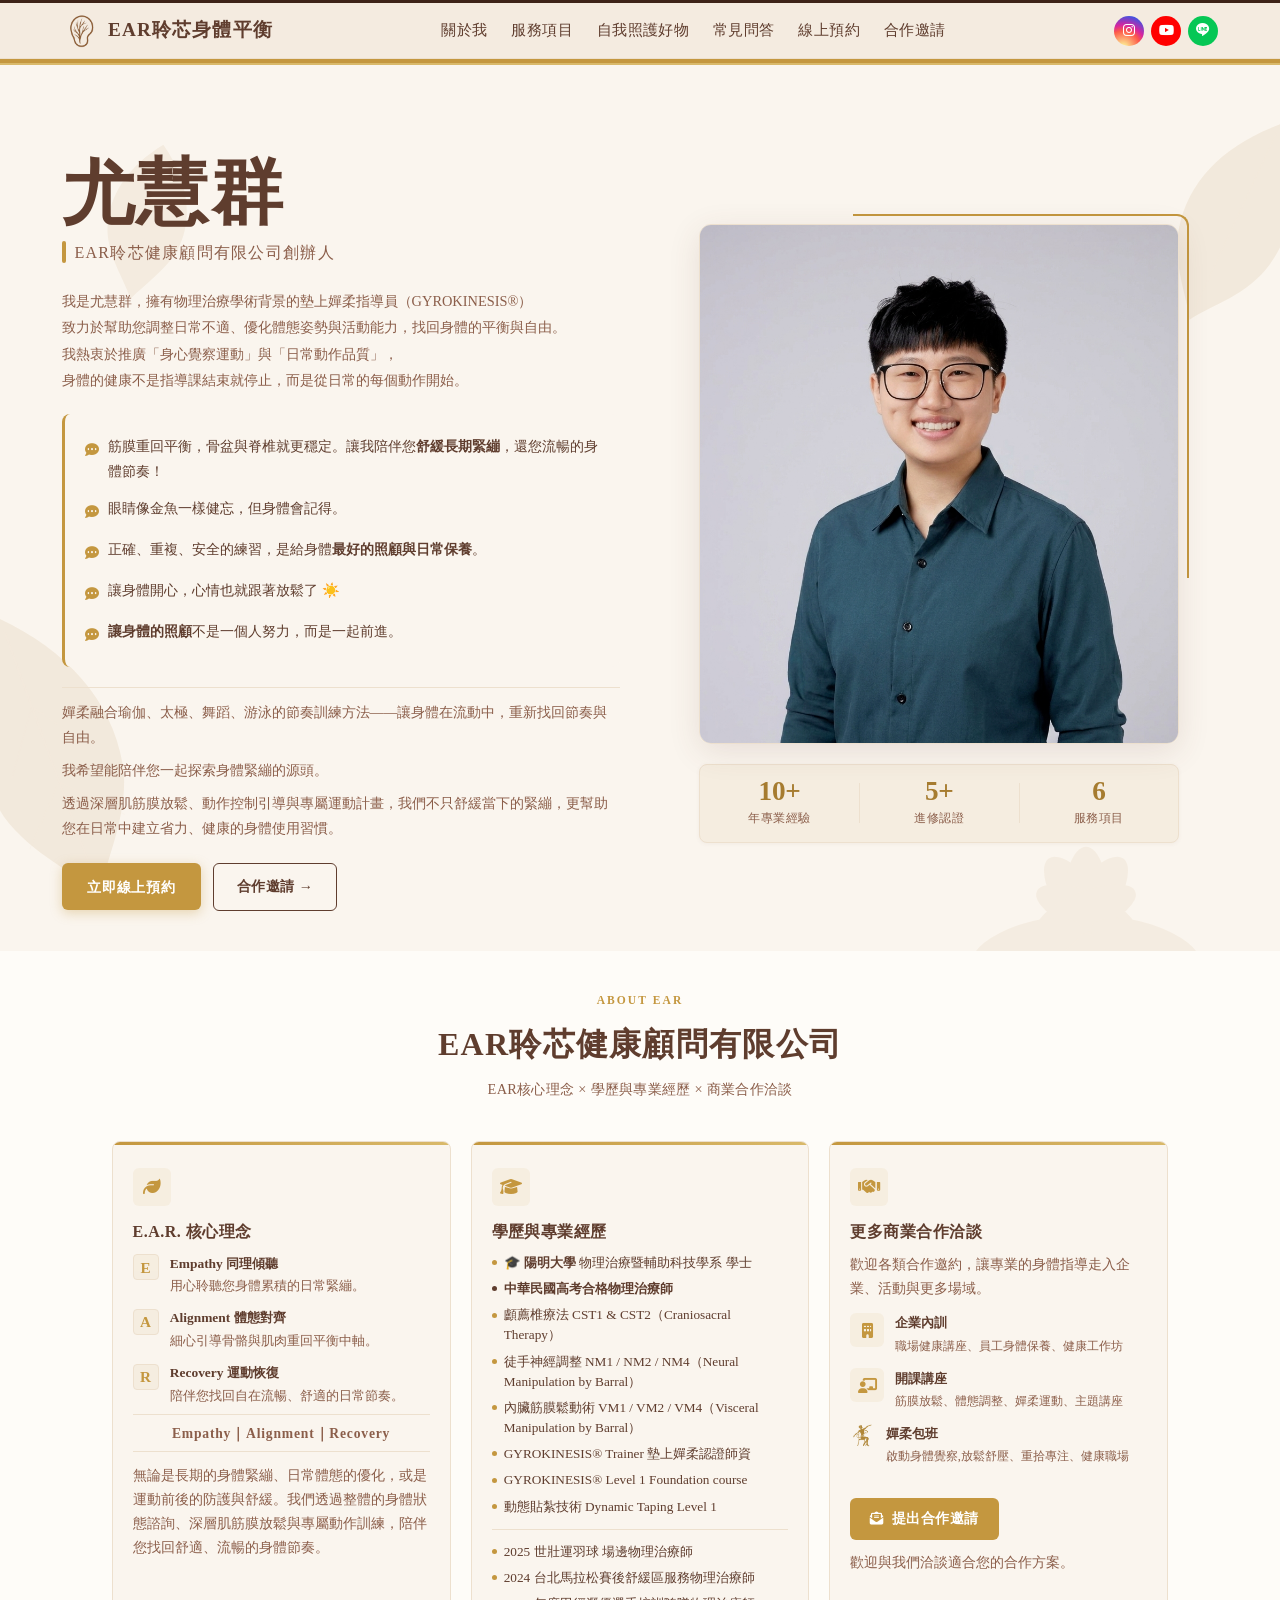
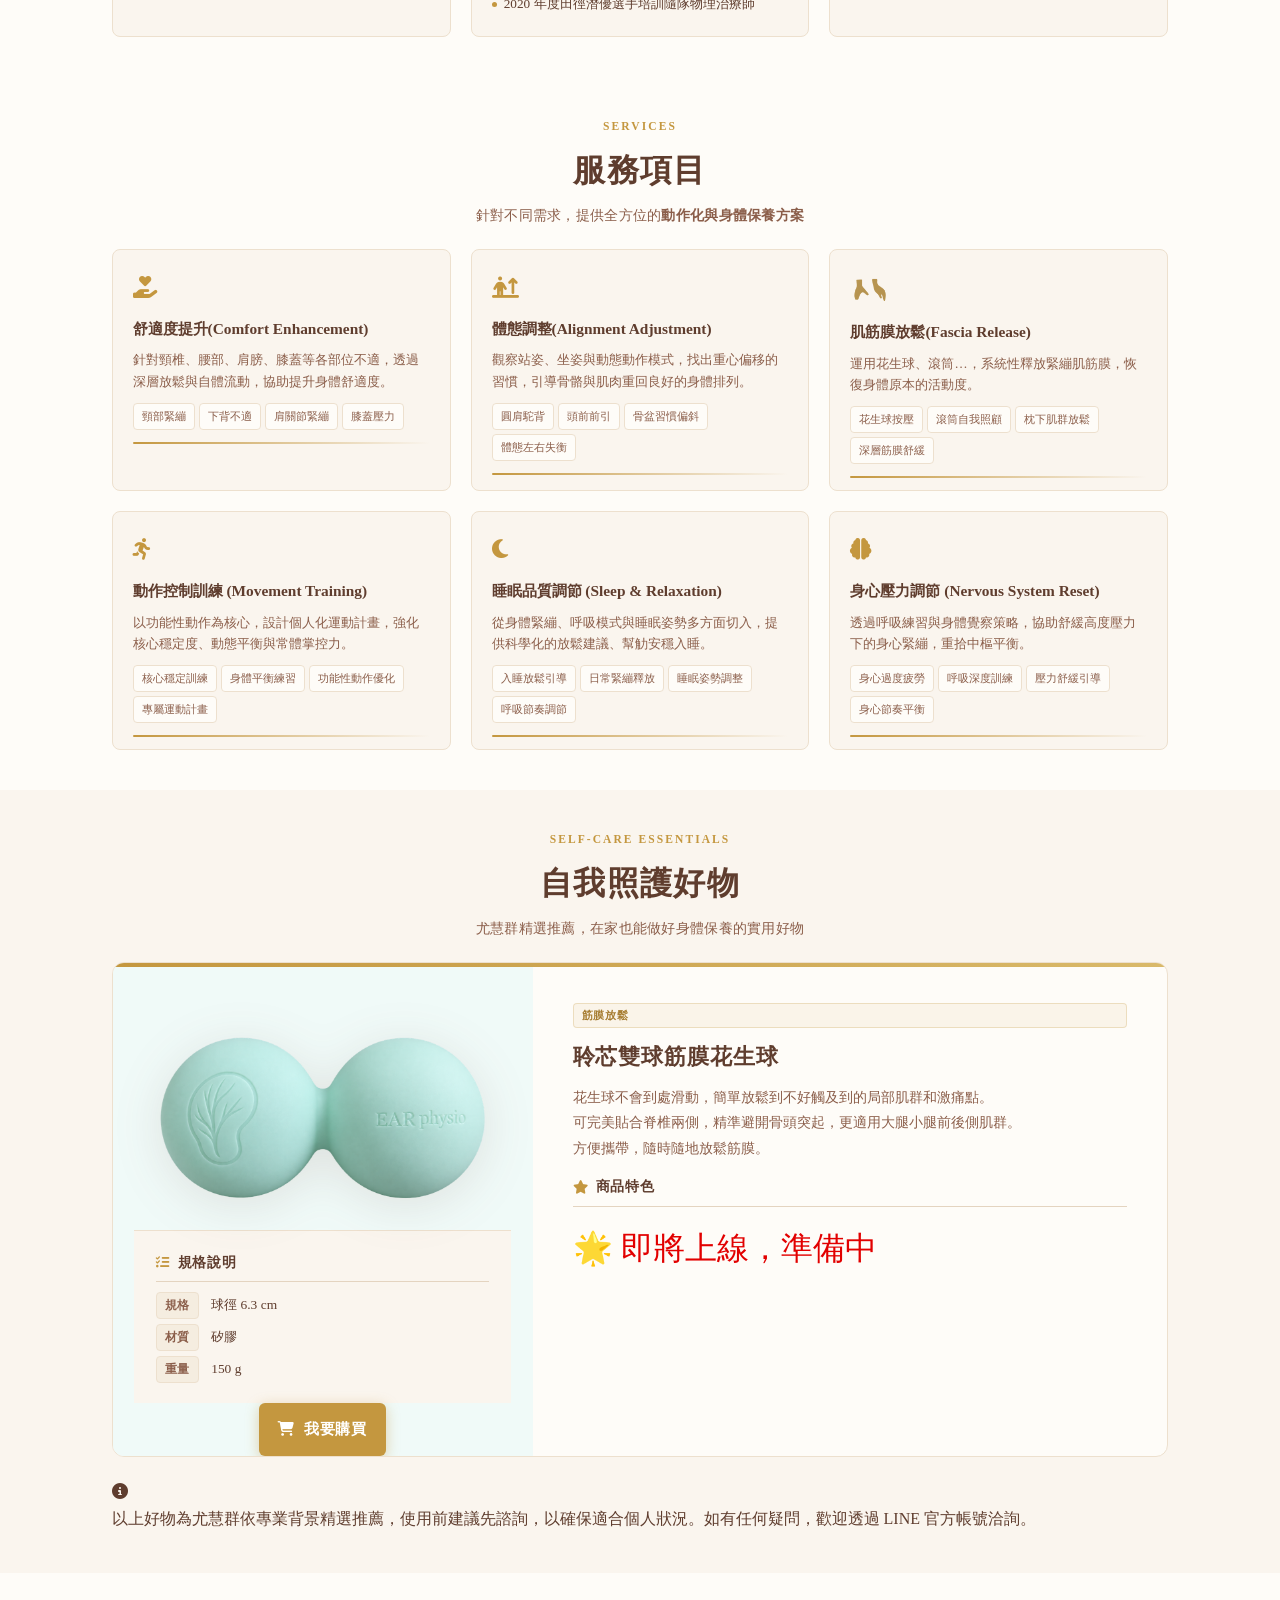
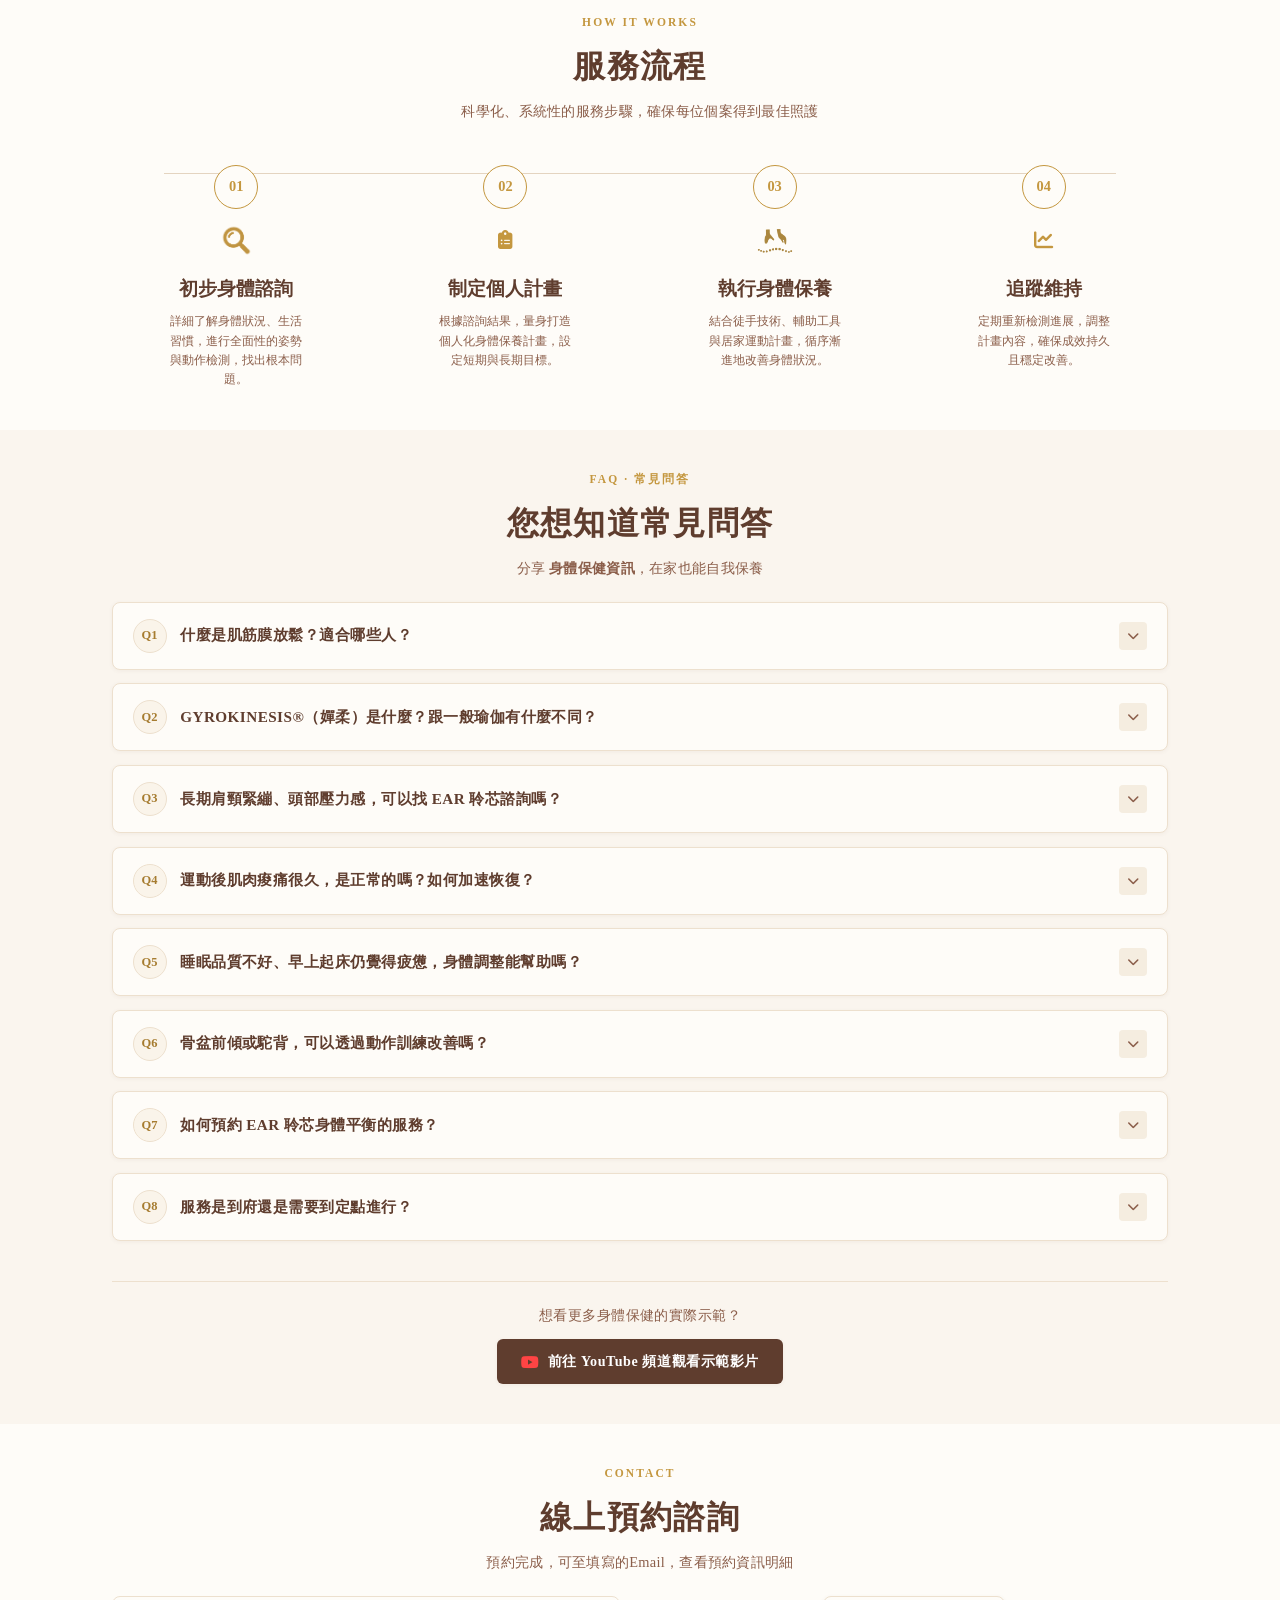
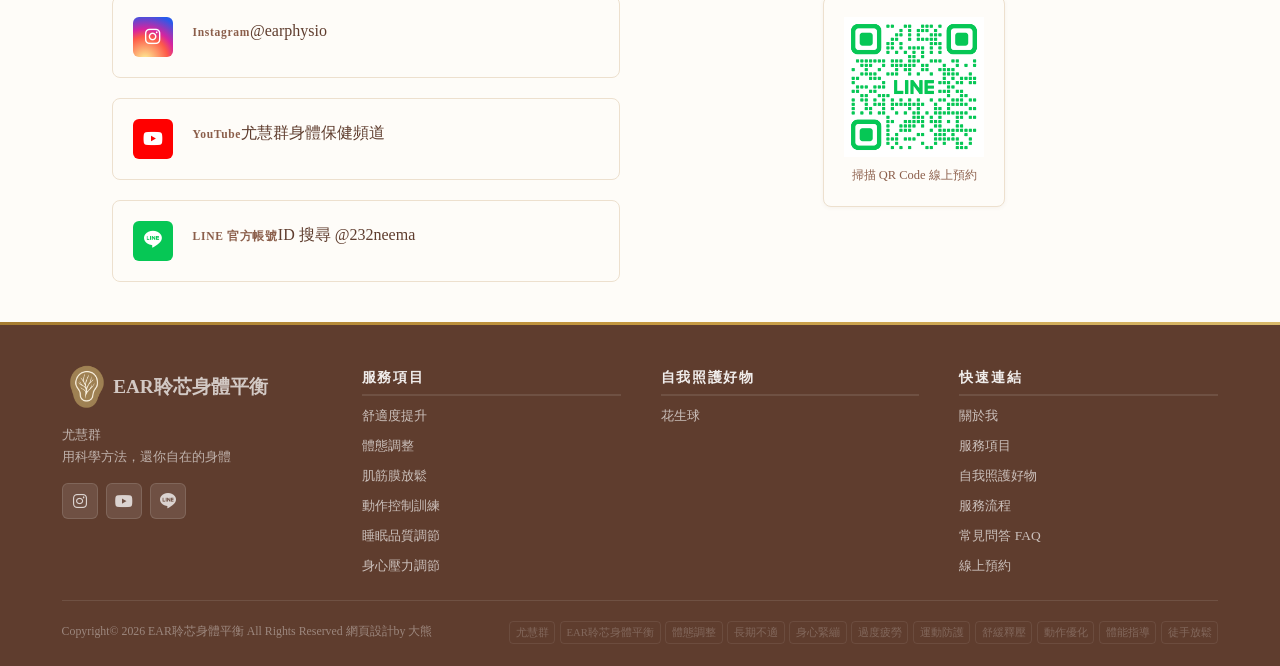
==== commit 70350a35: "Update index.html" ====
--- a/index.html
+++ b/index.html
@@ -173,7 +173,7 @@
       <!-- 左：品牌 -->
       <div class="nav-brand">
         <a href="#hero" class="nav-logo" aria-label="EAR 身體平衡 回到頂部">
-          <img src="img/logo.png" alt="logo" width="50">
+          <img src="img/logo.png" alt="logo">
           <span class="nb-ear">EAR聆芯身體平衡</span>
         </a>
       </div>
--- a/css/style.css
+++ b/css/style.css
@@ -145,10 +145,16 @@
   gap: clamp(5px, 1vw, var(--sp-md)); /* 彈性 gap */
 }
 
+/* 避免 logo 超過 Navbar 高度 */
+.nav-logo > img{
+    max-height: 40px;
+    object-fit: contain;
+    flex-shrink: 0;
+}
+
 /* — Brand — */
 .nav-brand { flex-shrink: 0; }
 .nav-logo { display: flex; align-items: center; gap: .4rem; font-size: .88rem; font-weight: 700; color: var(--coffee); white-space: nowrap; }
-.nav-logo > img { max-height: 40px; object-fit: contain; flex-shrink: 0; }
 .nav-ico { font-size: .82rem; color: var(--coffee); }
 .nav-ico-yt { color: #c00; font-size: 1rem; }
 .nb-ear { font-size: 1.2rem; font-weight: 600; color: var(--coffee); letter-spacing: .06em; }
@@ -157,7 +163,7 @@
 
 /* — Center links — */
 .nav-center {
-  flex: 1 0 auto;
+  flex: 1 0 auto;  /* 不壓縮中間導覽區 */
   display: flex;
   align-items: center;
   justify-content: center;
@@ -165,13 +171,13 @@
 }
 .nav-link {
   display: flex;
-  flex-shrink: 0;
   align-items: center;
   gap: .35rem;
   padding: .3rem clamp(4px, 0.8vw, .65rem);
   font-size: clamp(12px, 1.2vw, 15px); /* 電腦版動態縮小字體，最小降至12px */
   font-weight: 500;
   color: var(--coffee);
+  flex-shrink: 0;  /* 不壓縮個別連結 */
   white-space: nowrap; /* 確保單行不斷字 */
   border-radius: var(--r-sm);
   letter-spacing: .03em;
@@ -232,7 +238,7 @@
 .nav-mobile {
 display: none;
 max-height: calc(100dvh - var(--nav-h) - 3px);
-overflow-y: auto;
+overflow-y: auto; /* 選單太長時可捲動，查看全部項目 */
 flex-direction: column;
 background: #F4EBE0;
 border-top: 1px solid var(--cream-3);
@@ -246,11 +252,7 @@
 opacity: 0;
 transition: transform .35s var(--spring), opacity .25s var(--ease);
 }
-.nav-mobile.open {
-display: flex;
-transform: translateY(0);
-opacity: 1;
-}
+
 .nm-link {
 display: flex;
 align-items: center;
@@ -1334,21 +1336,23 @@
 transform: scale(1.12);
 }
 .ps-ic {
-height: 40px;
-display: flex;
-align-items: center;
-justify-content: center;
-flex-shrink: 0;
-font-size: 1.2rem;
-color: var(--gold);
-margin-bottom: .25rem;
-}
-.proc-step > img {
-height: 40px;
-object-fit: contain;
-flex-shrink: 0;
-margin-bottom: .25rem;
-}
+    height: 40px;
+    display: flex;
+    align-items: center;
+    justify-content: center;
+    flex-shrink: 0;    
+    font-size: 1.2rem;
+    color: var(--gold);
+    margin-bottom: .25rem;
+}
+/* 圖片與字型圖示使用相同的高度和下方間距 */
+.proc-step > img{
+    height: 40px;
+    object-fit: contain;
+    flex-shrink: 0;
+    margin-bottom: .25rem;
+}
+
 .proc-step h4 {
 font-size: .88rem;
 font-weight: 700;
@@ -1764,16 +1768,20 @@
 /* ============================================================
 RESPONSIVE — Mobile (≤ 640px)
 ============================================================ */
-/* Keep desktop labels on one line; use the complete dropdown below 740px. */
+/* 新增：740px 以下改用展開選單 */
 @media (max-width: 740px) {
-.nav-center   { display: none; }
-.nav-socials  { display: none; }
-.nav-toggle   { display: flex; flex-shrink: 0; }
-}
+  .nav-center  { display: none; }
+  .nav-socials { display: none; }
+  .nav-toggle {
+    display: flex;
+    flex-shrink: 0;
+  }
+}
+
+/* 新增：回到電腦版寬度時，隱藏展開選單 */
 @media (min-width: 741px) {
-.nav-mobile   { display: none !important; }
-}
-
+  .nav-mobile { display: none !important; }
+}
 @media (max-width: 640px) {
 :root { --nav-h: 52px; }
 
@@ -2099,4 +2107,3 @@
 body { background: #fff; color: #000; }
 .hero-section, .sec-cream { background: #fff; }
 }
-
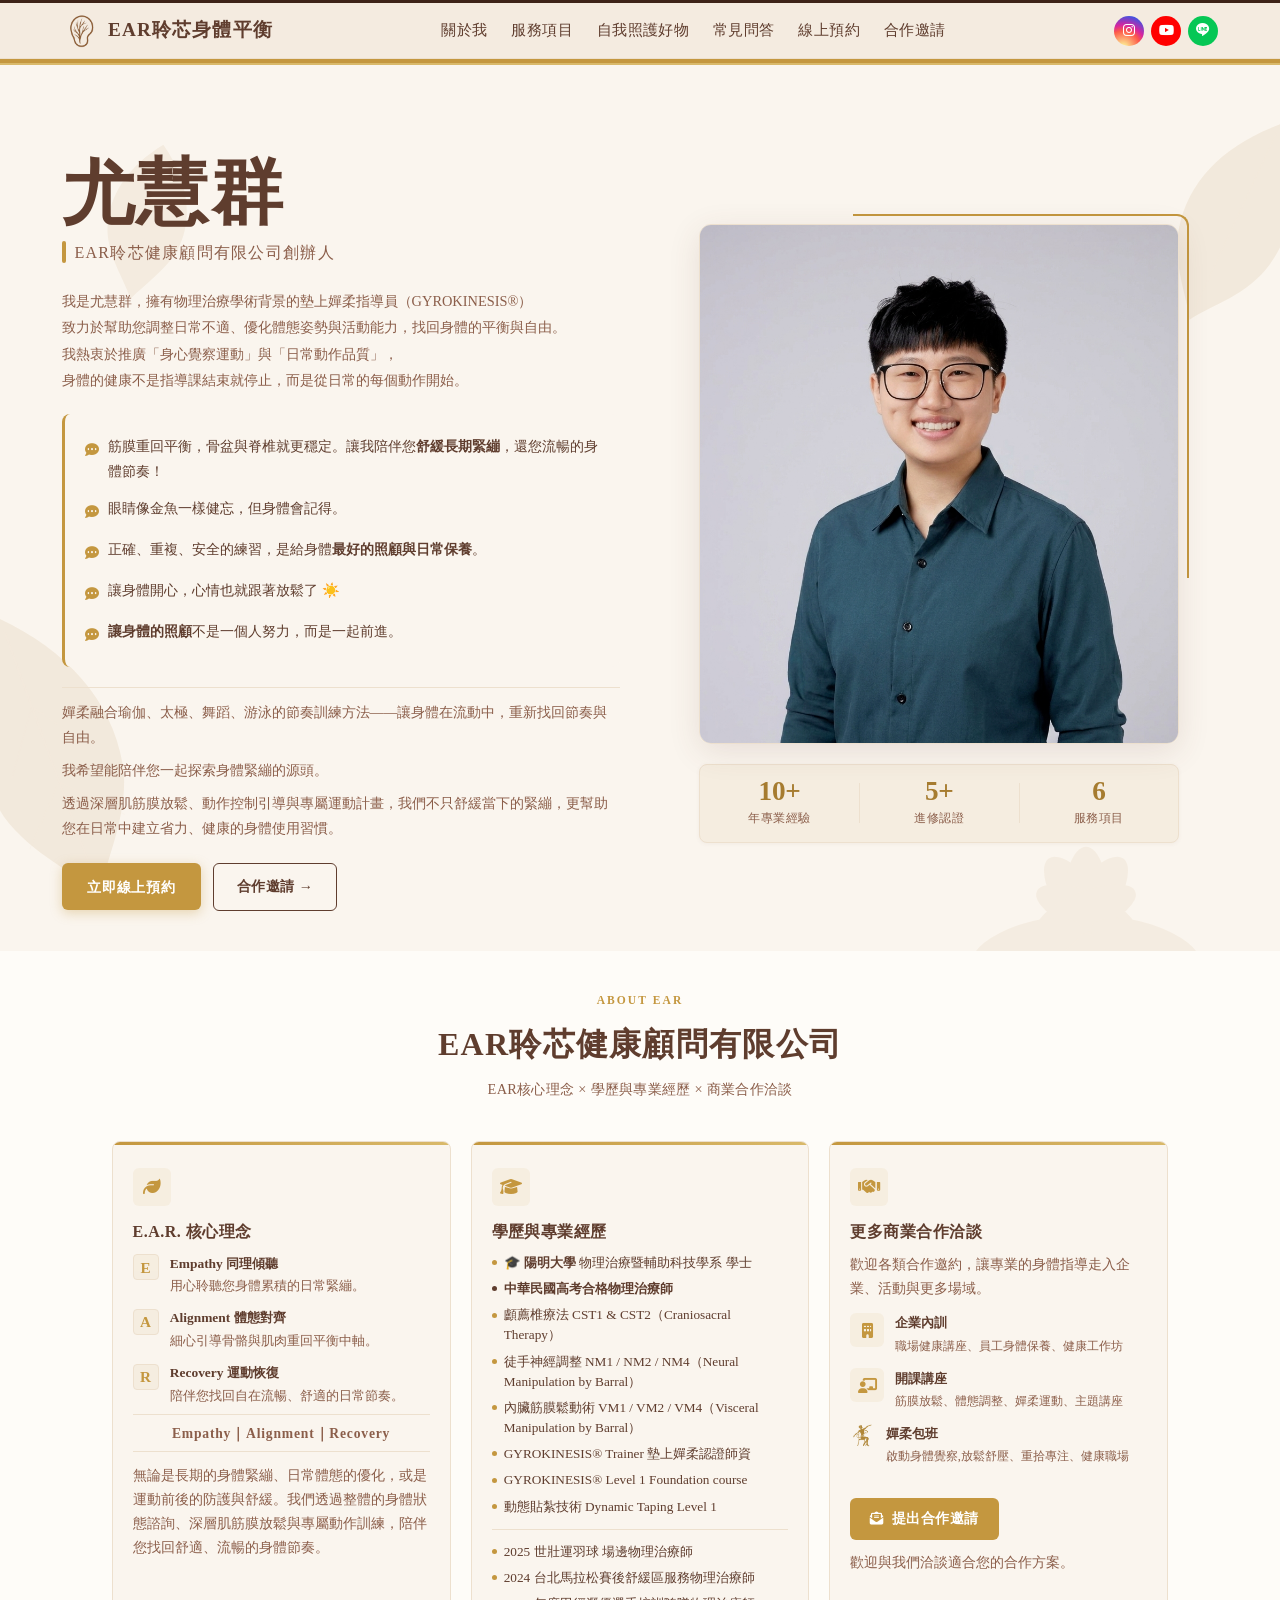
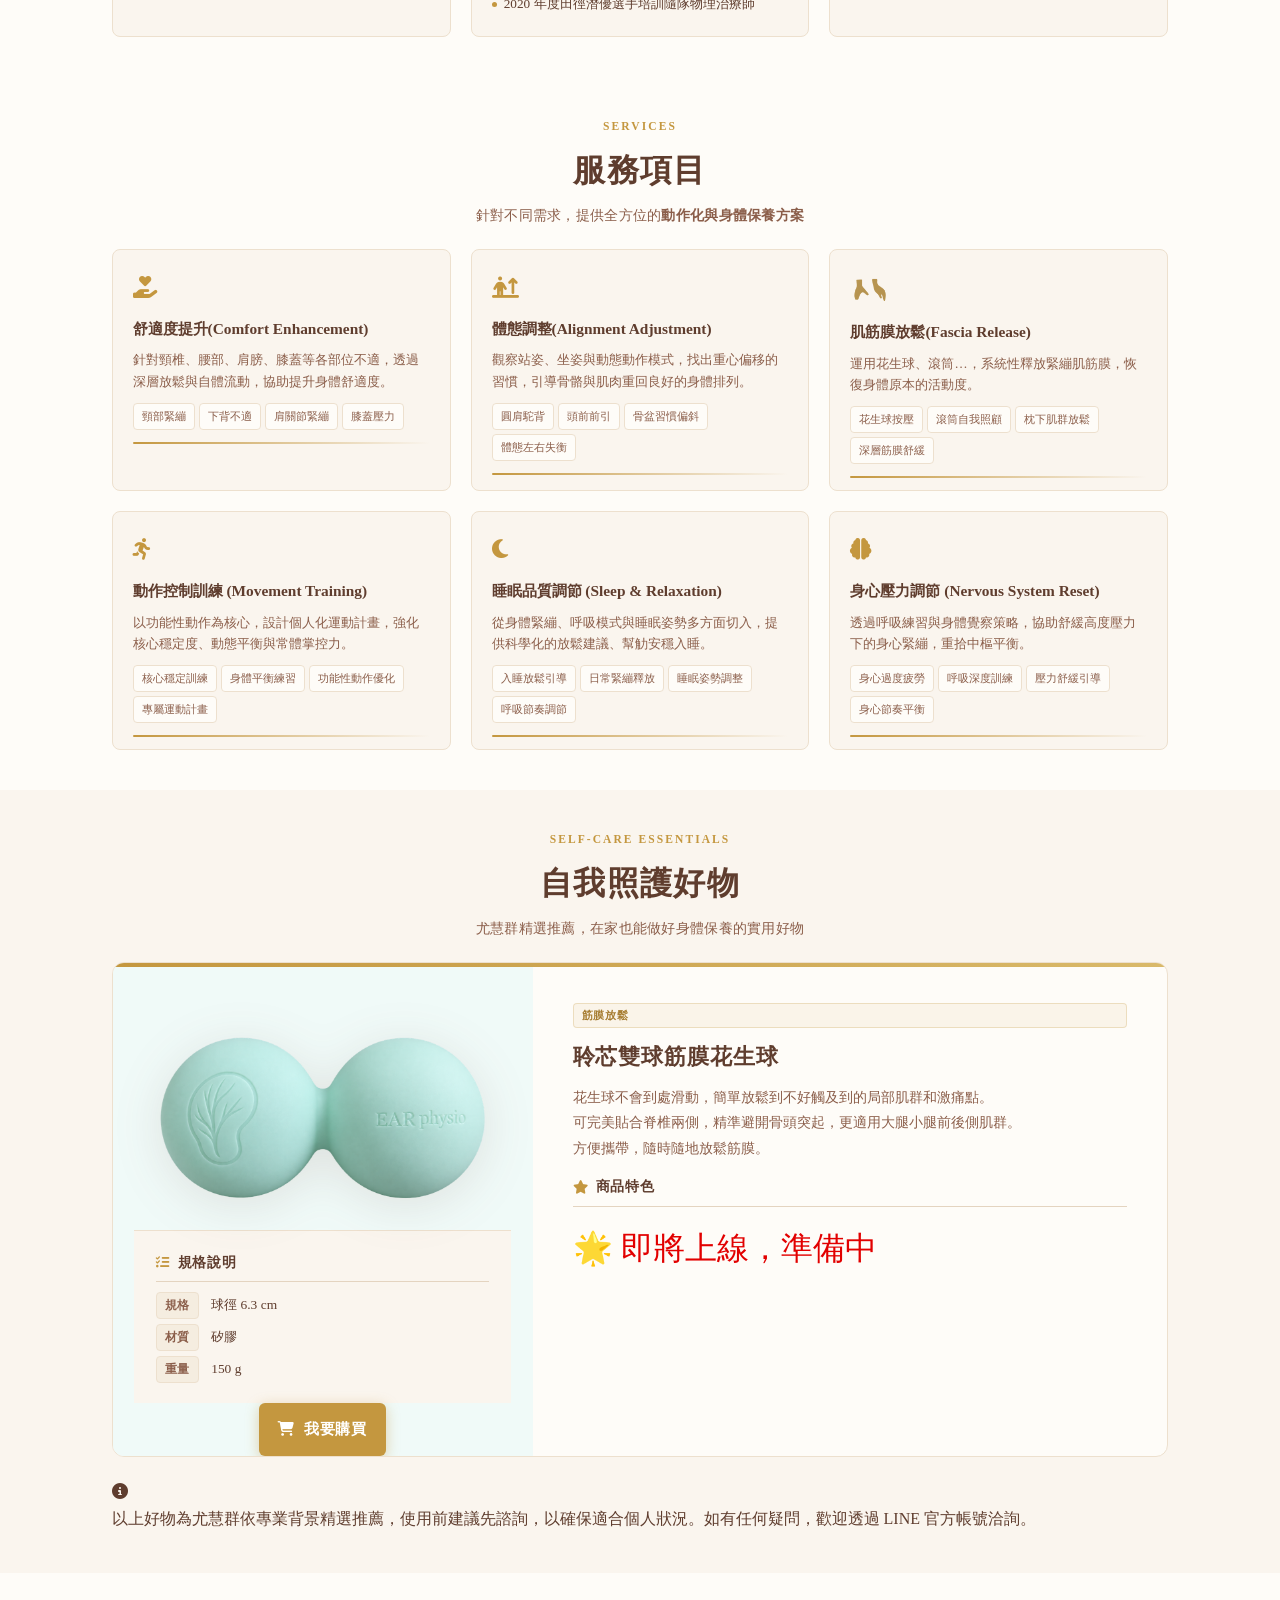
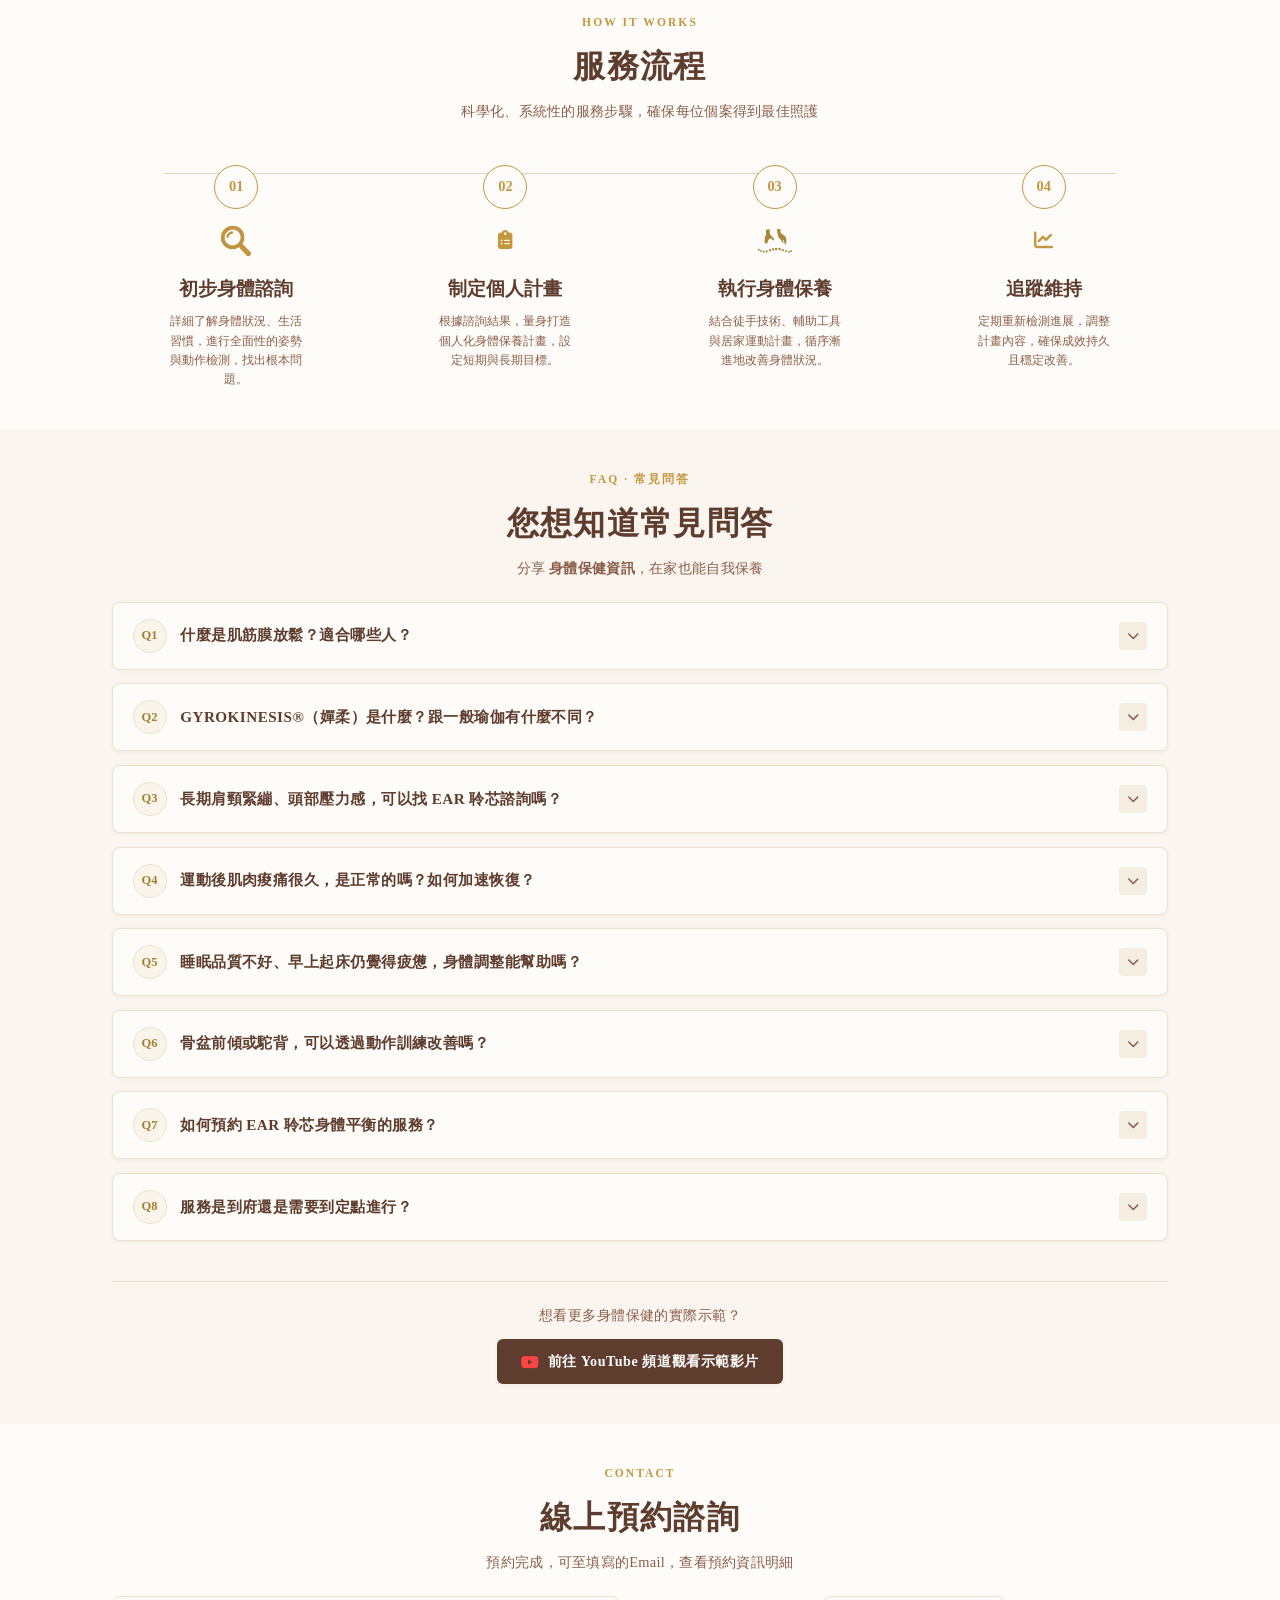
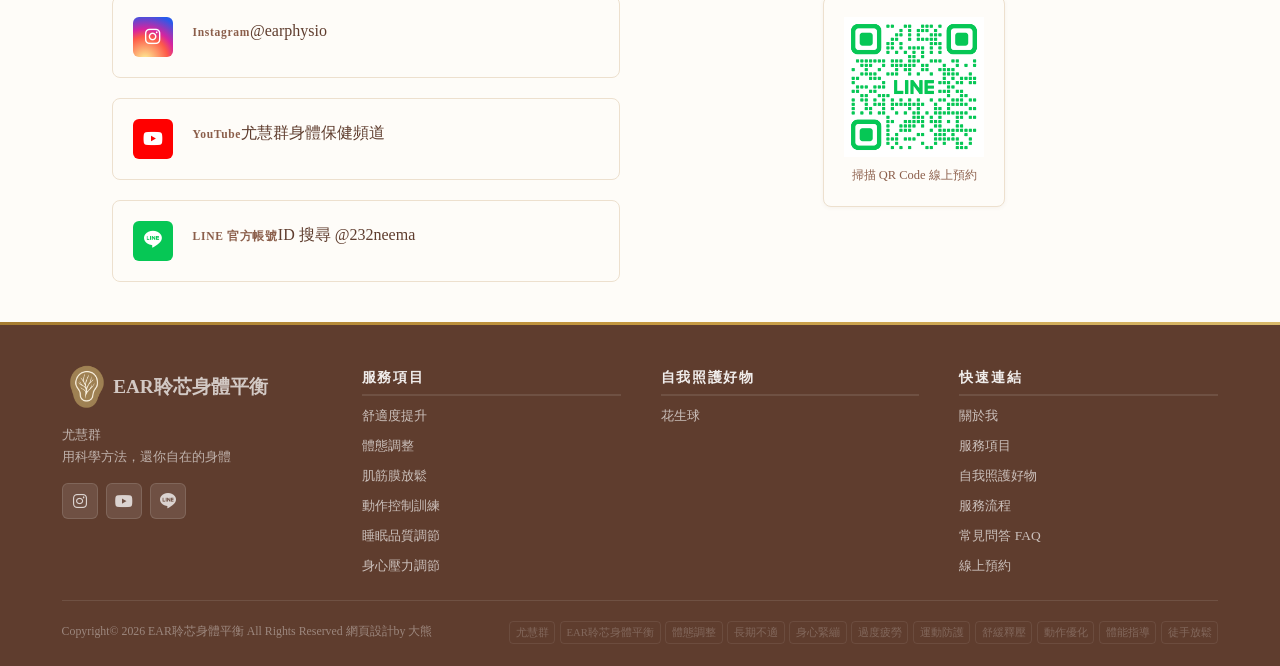
==== commit b7ecd166: "Update index.html" ====
--- a/index.html
+++ b/index.html
@@ -634,7 +634,7 @@
           <div class="proc-line" aria-hidden="true"></div>
           <div class="proc-step" data-ani="slide-up" data-ani-delay="0">
             <div class="ps-n">01</div>
-            <img src="img/search.png" alt="初步身體諮詢" width="35">
+            <img src="img/search.png" alt="初步身體諮詢">
             <h3>初步身體諮詢</h3>
             <p>詳細了解身體狀況、生活習慣，進行全面性的姿勢與動作檢測，找出根本問題。</p>
           </div>
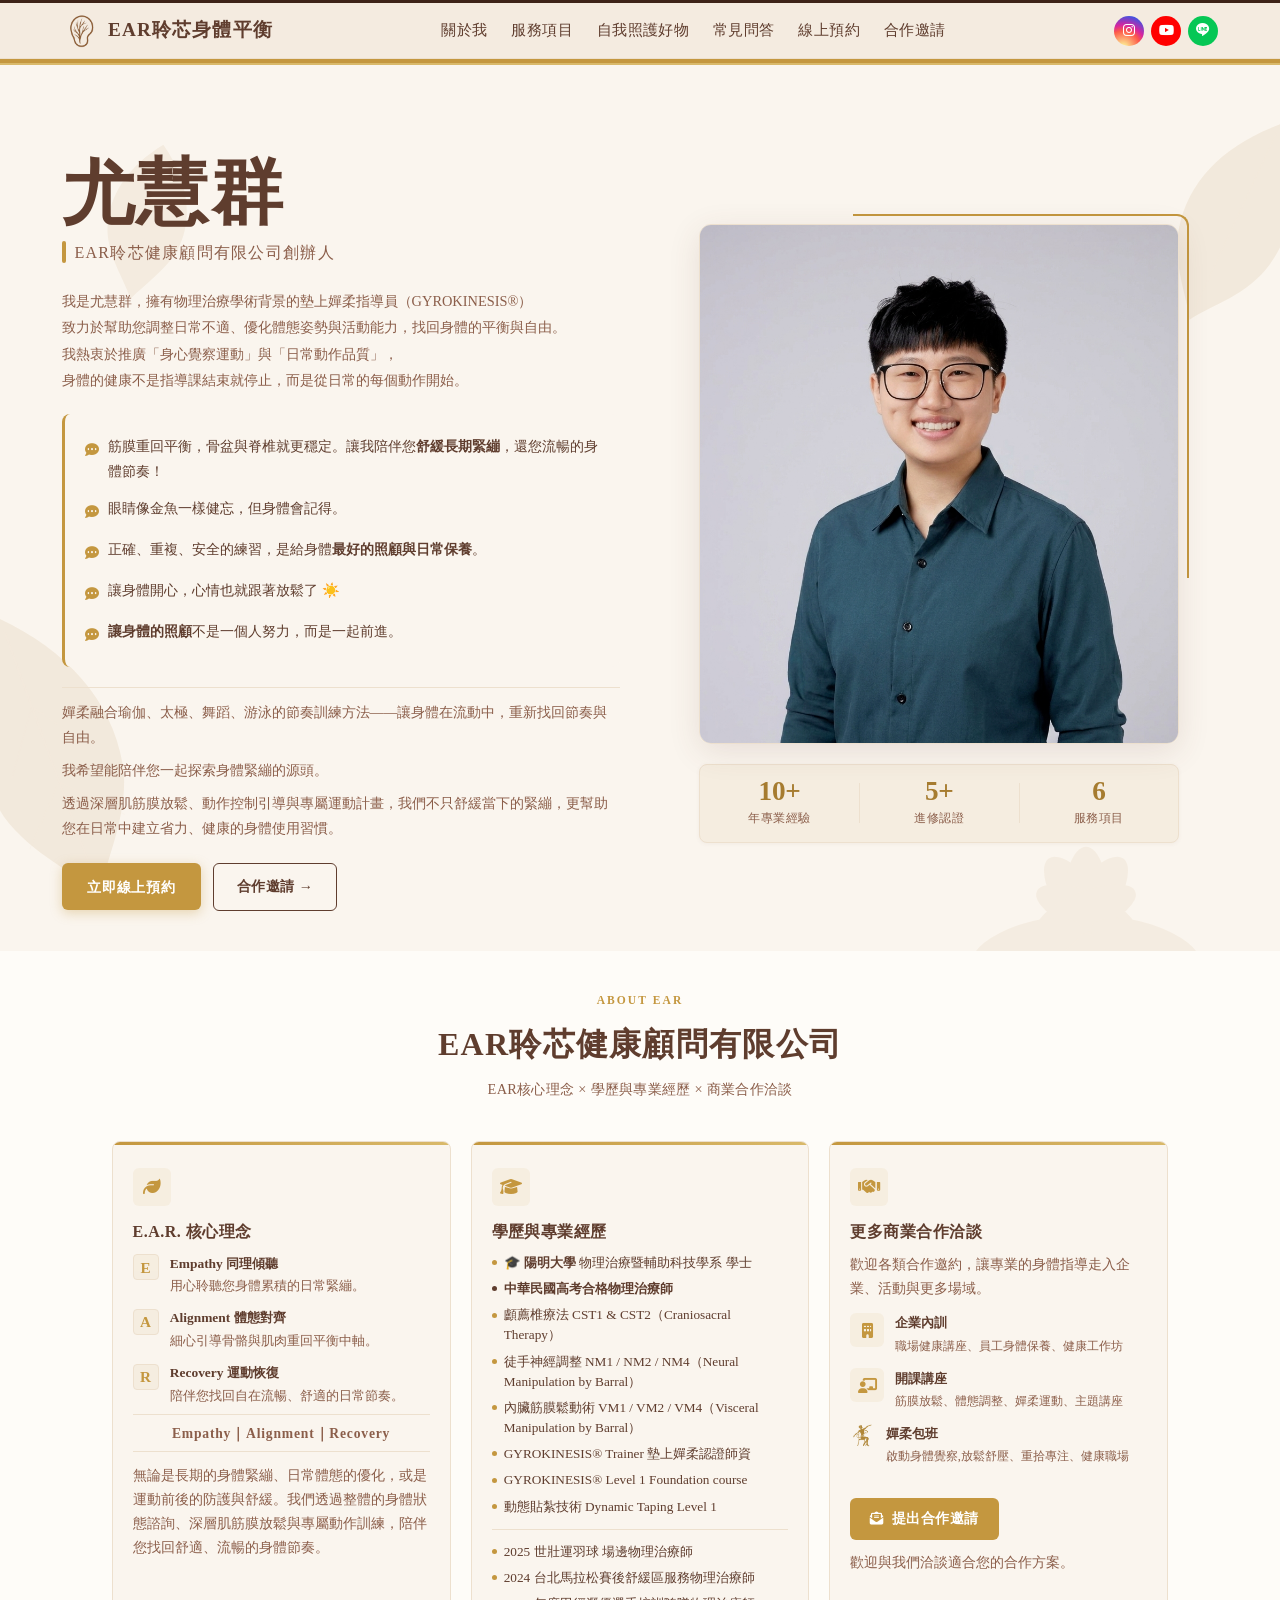
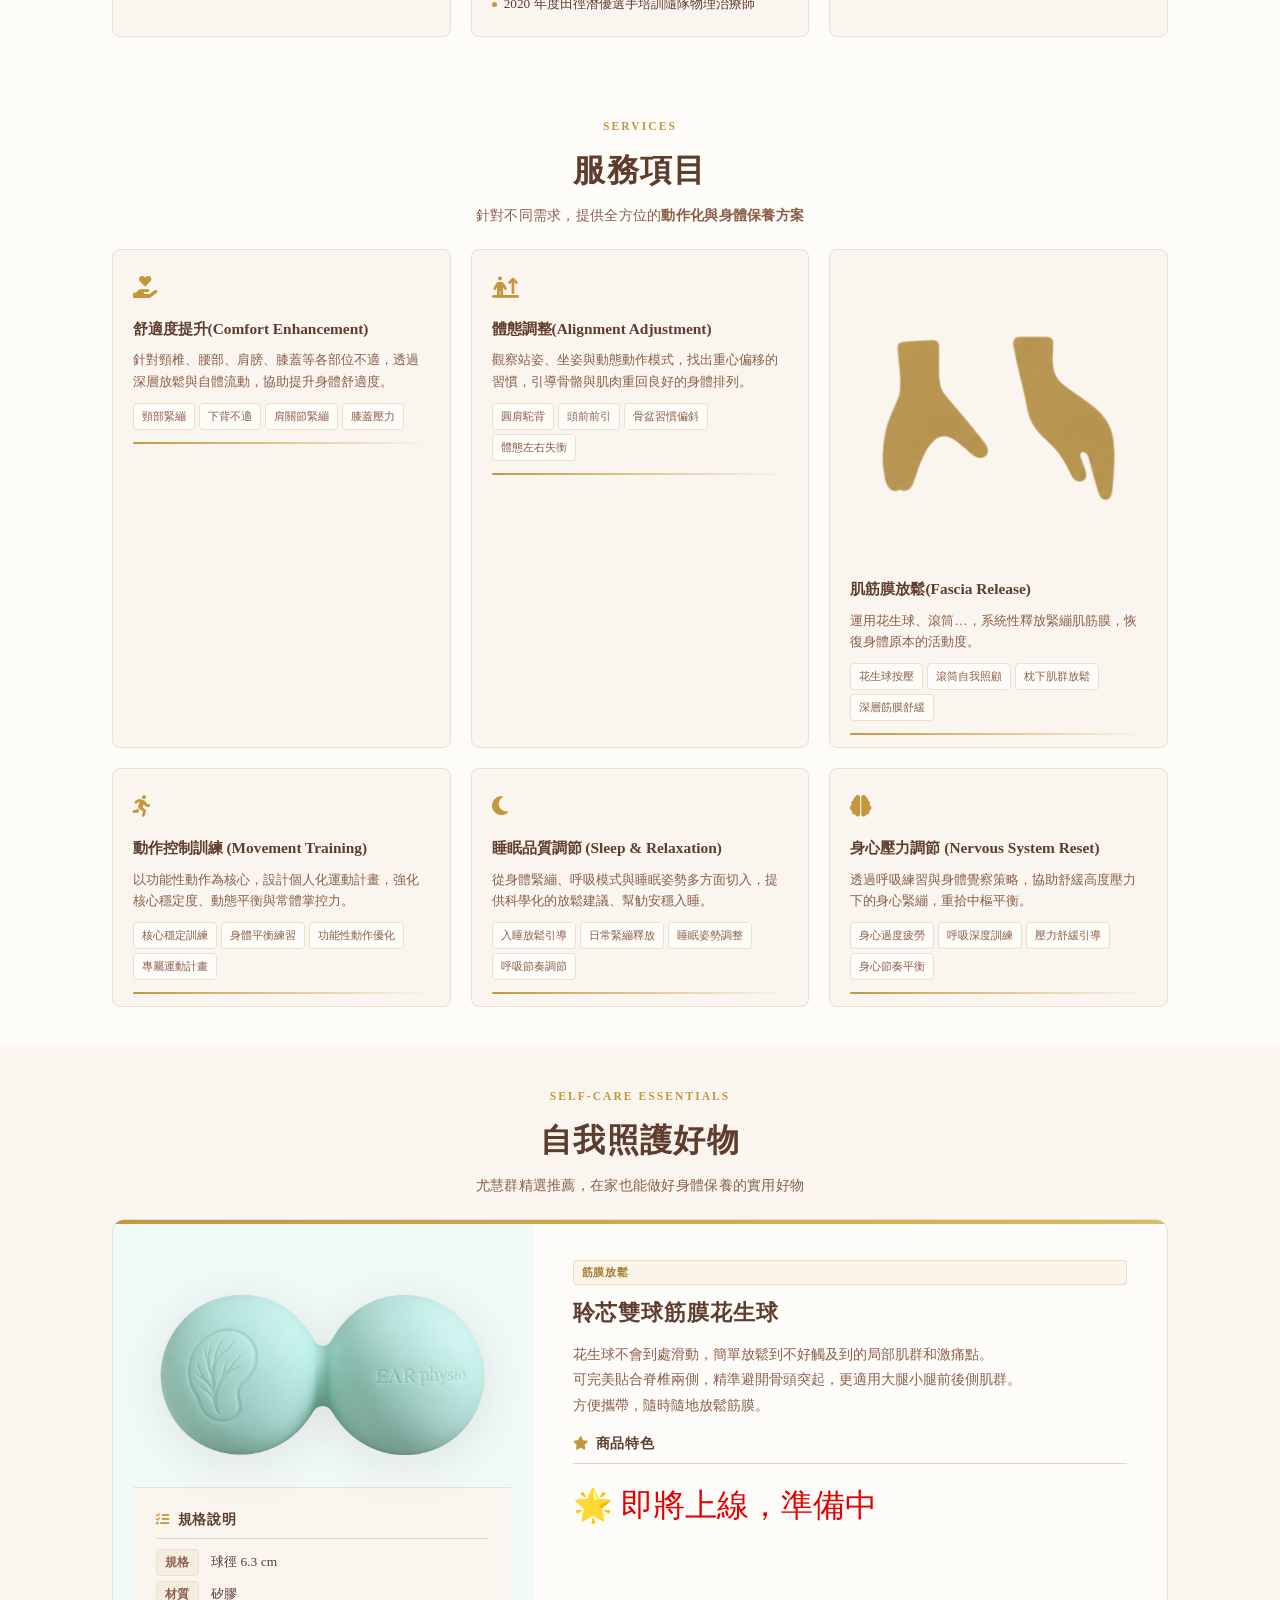
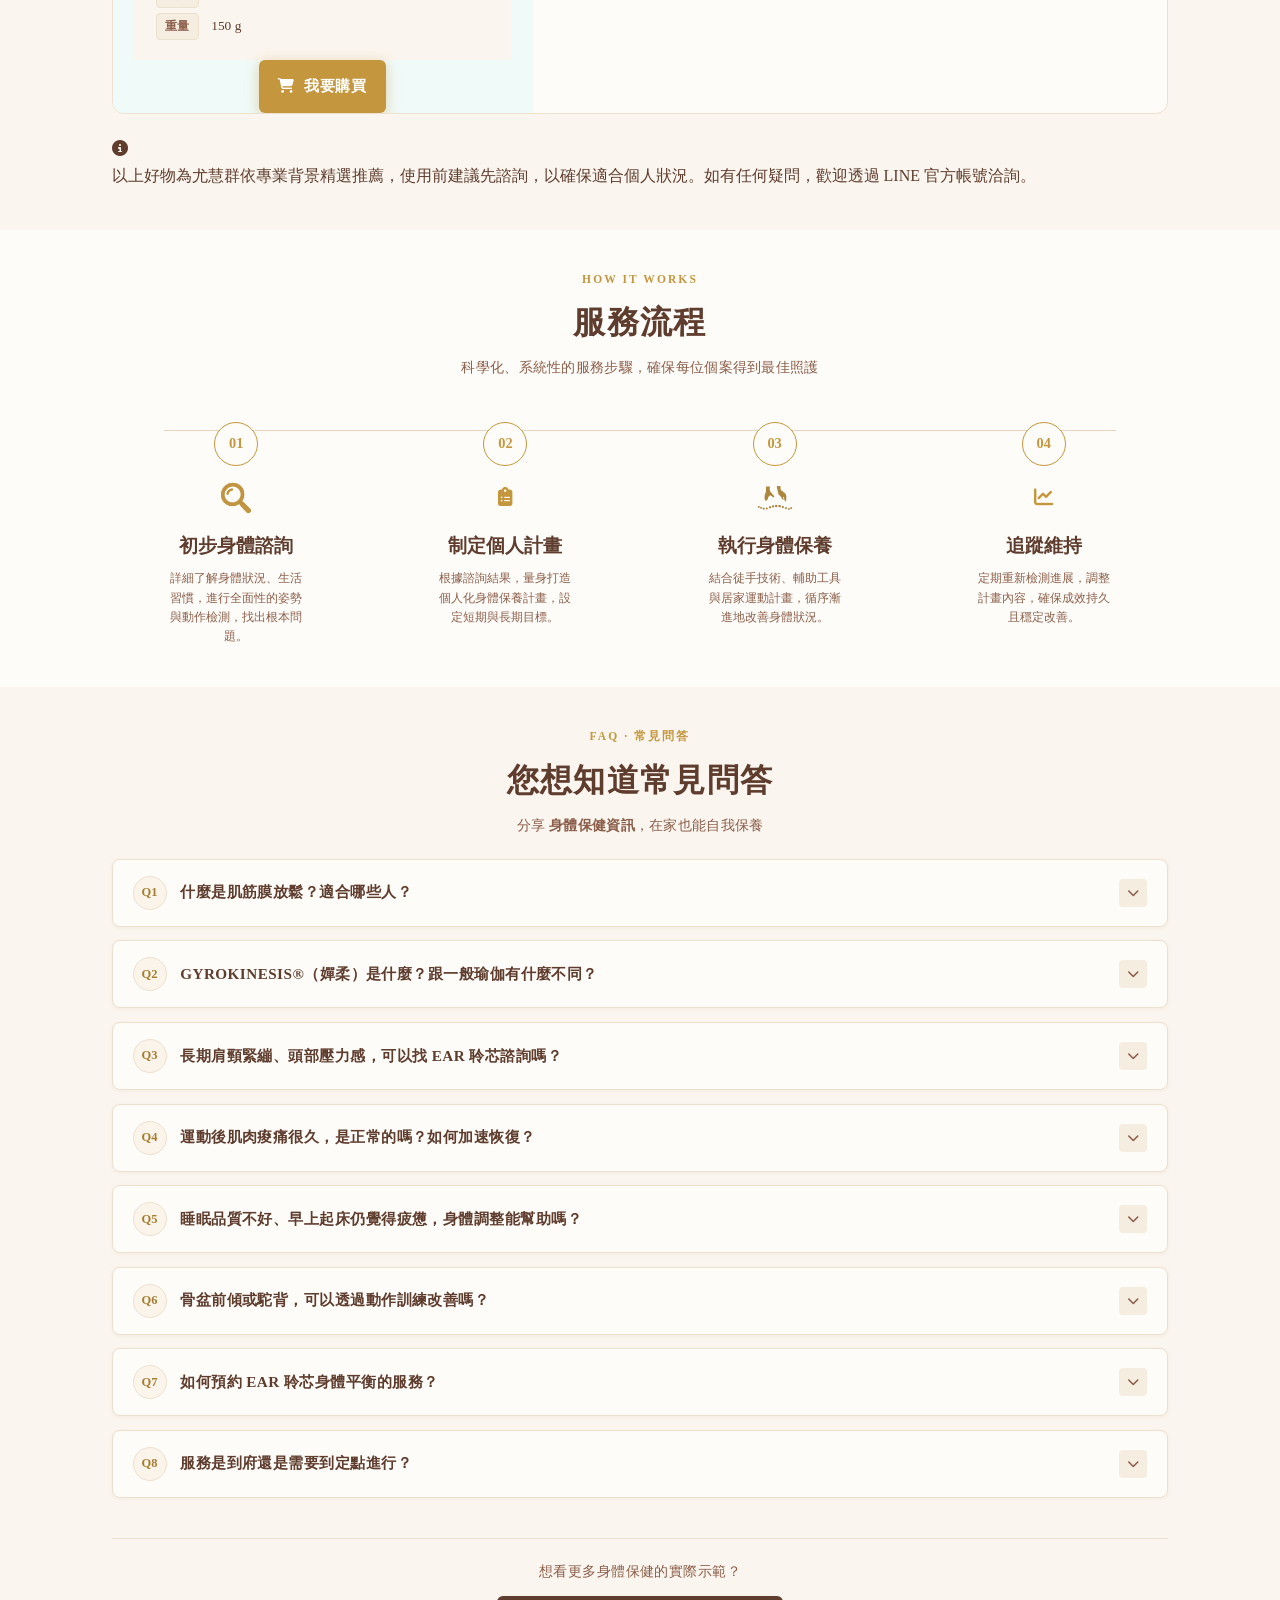
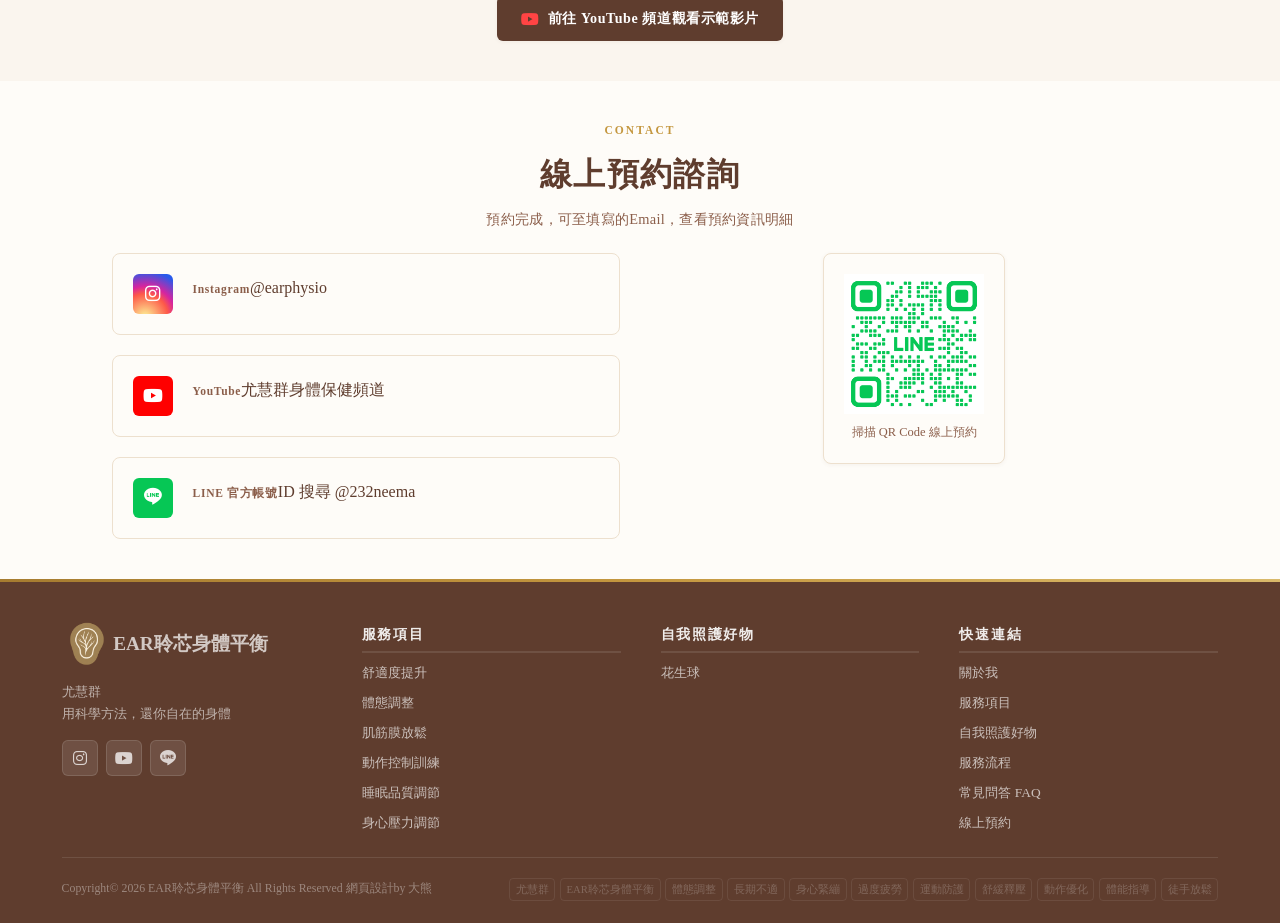
==== commit 2f07fcda: "Update index.html" ====
--- a/index.html
+++ b/index.html
@@ -520,7 +520,7 @@
             <div class="sc-bottom-line"></div>
           </article>
           <article class="svc-card" data-ani="slide-up" data-ani-delay="120">
-            <div class="sc-icon"><img src="img/Fascia.png" alt="肌筋膜放鬆" width="40"></div>
+            <div class="sc-icon"><img src="img/Fascia.png" alt="肌筋膜放鬆"></div>
             <h3>肌筋膜放鬆(Fascia Release)</h3>
             <p>運用花生球、滾筒…，系統性釋放緊繃肌筋膜，恢復身體原本的活動度。</p>
             <ul class="sc-tags"><li>花生球按壓</li><li>滾筒自我照顧</li><li>枕下肌群放鬆</li><li>深層筋膜舒緩</li></ul>
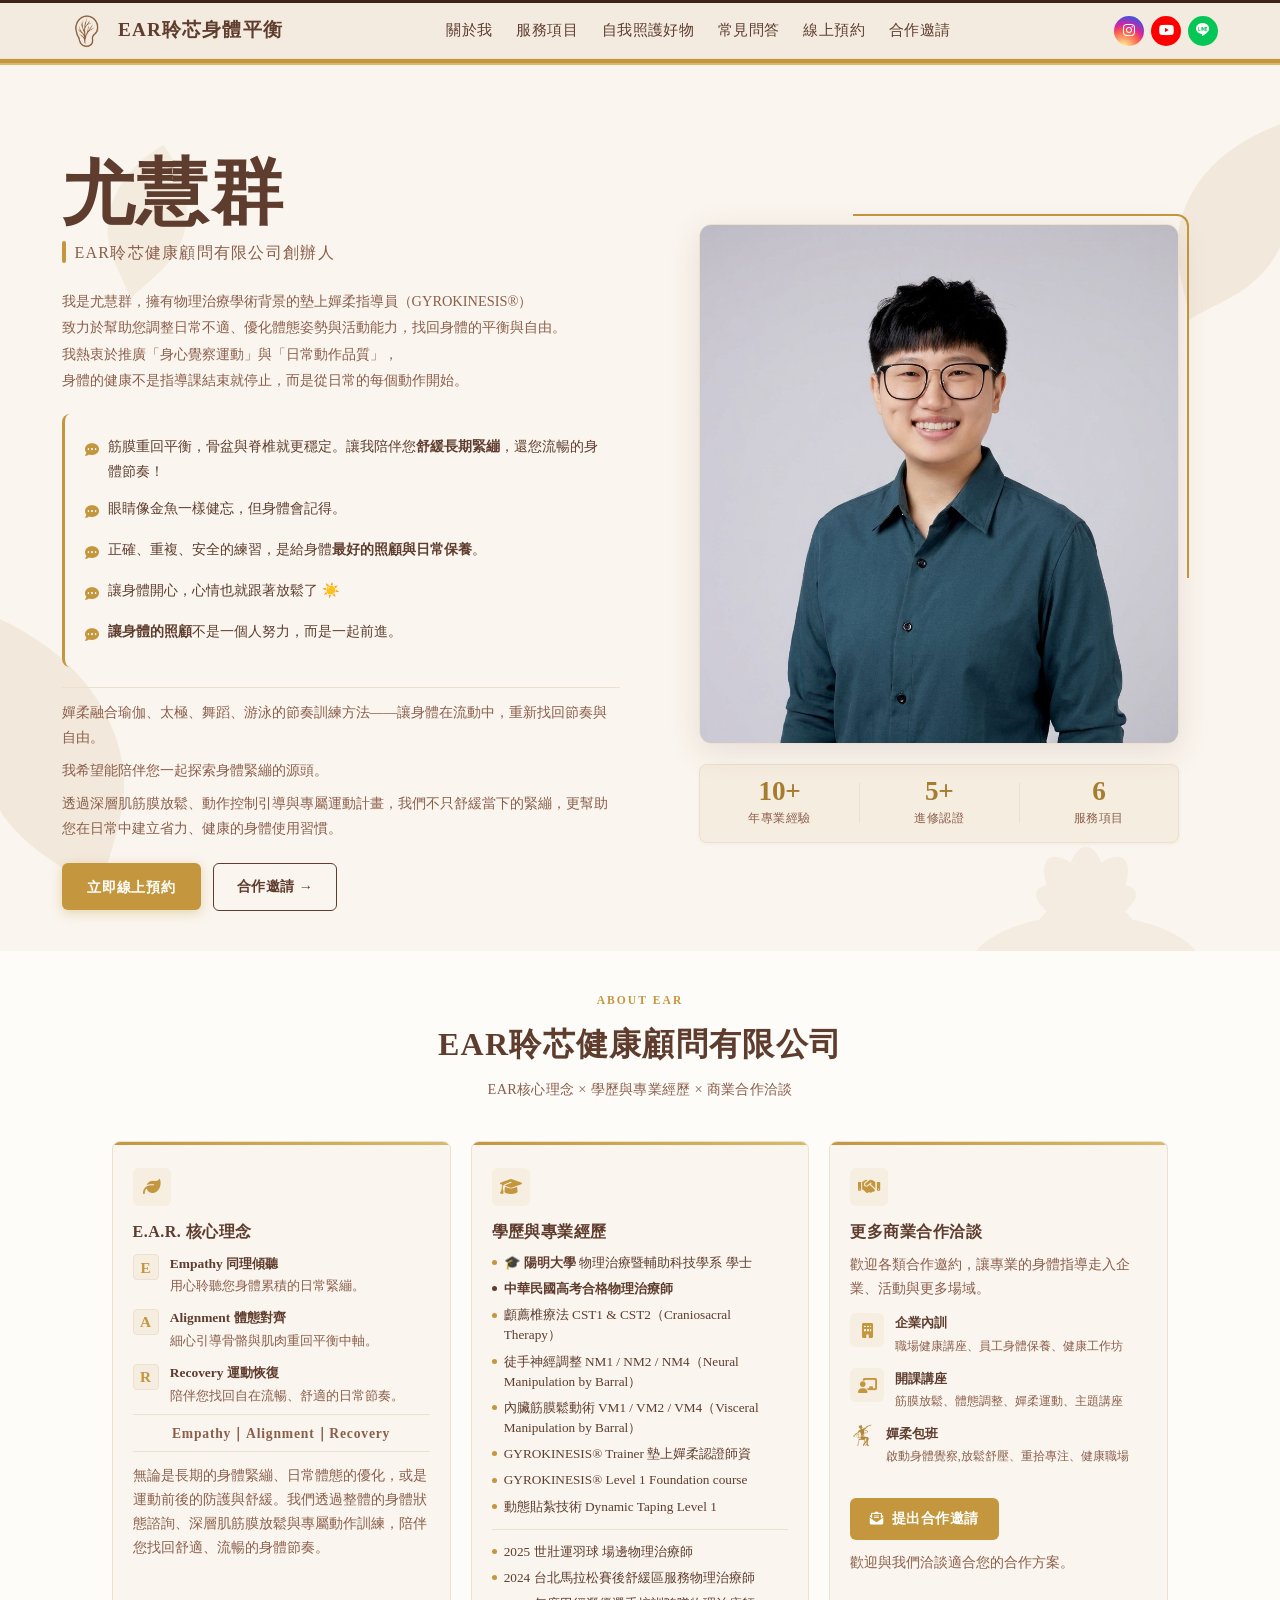
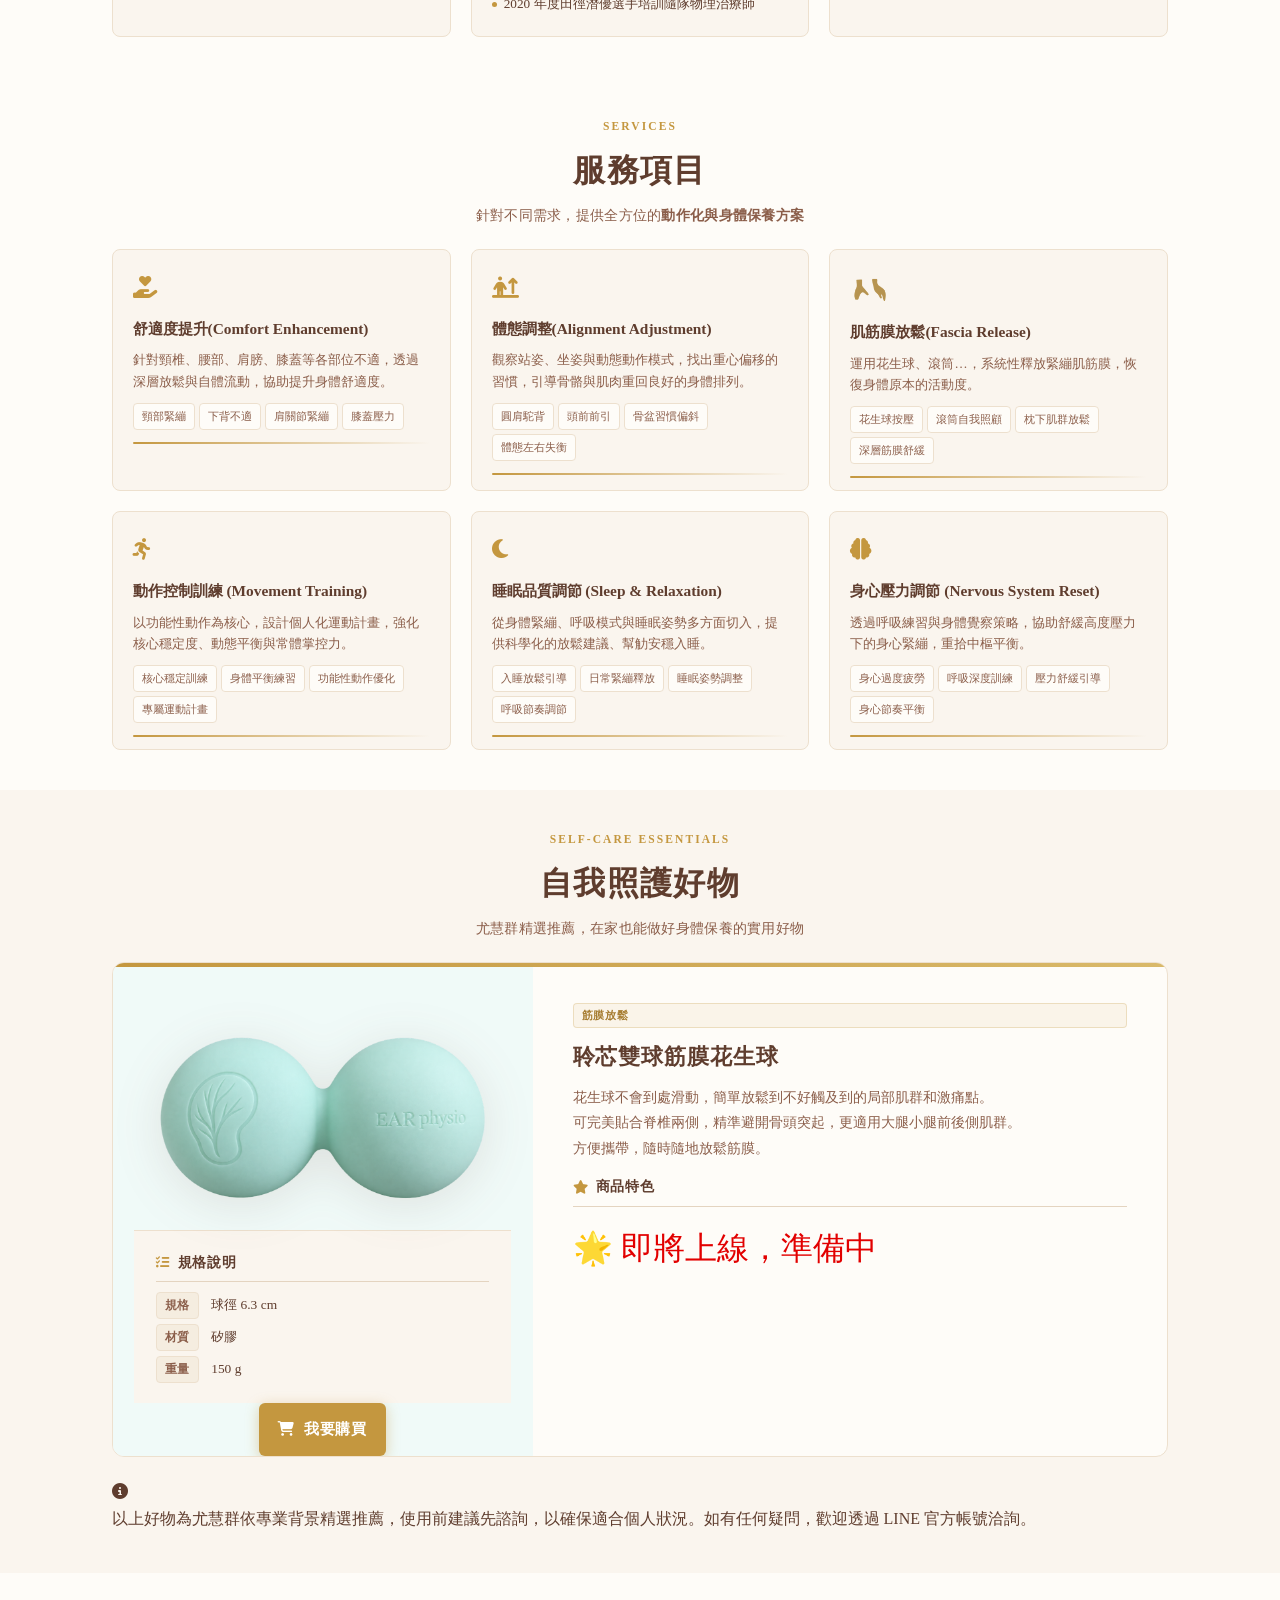
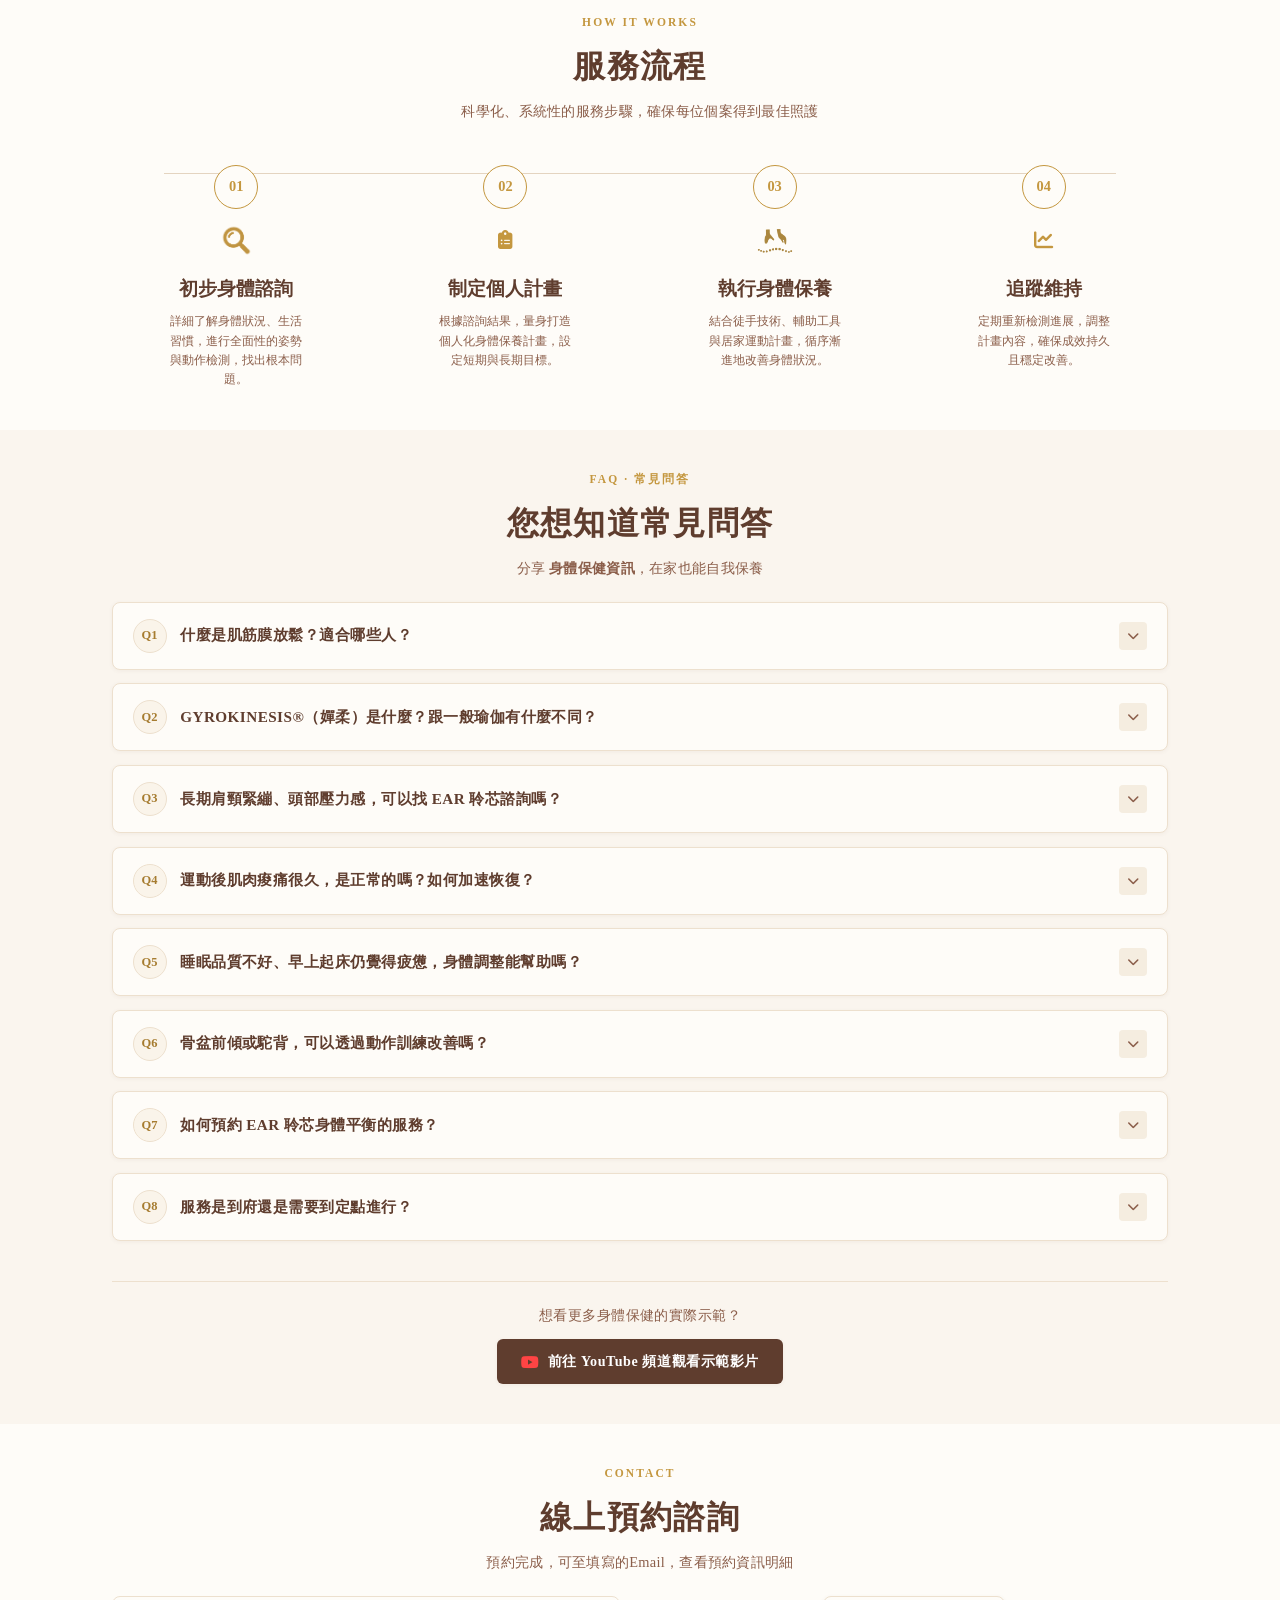
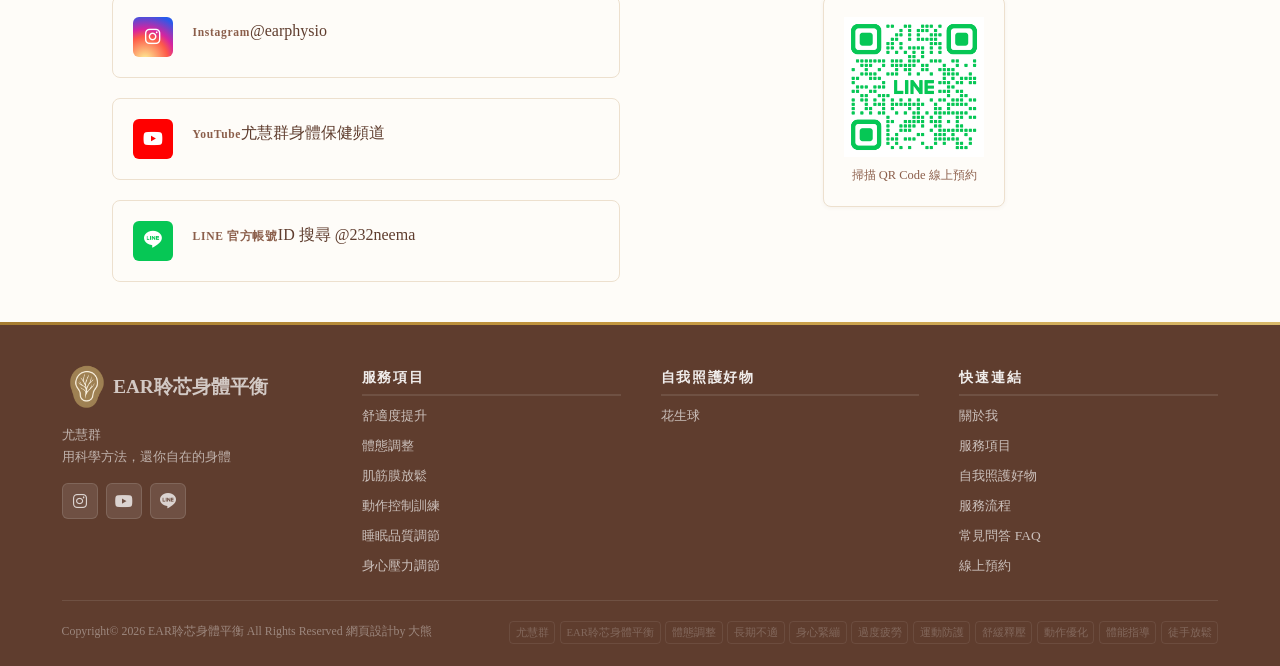
==== commit f17f69fa: "Add files via upload" ====
--- a/index.html
+++ b/index.html
@@ -173,7 +173,7 @@
       <!-- 左：品牌 -->
       <div class="nav-brand">
         <a href="#hero" class="nav-logo" aria-label="EAR 身體平衡 回到頂部">
-          <img src="img/logo.png" alt="logo">
+          <img src="img/logo.png" alt="logo" width="50">
           <span class="nb-ear">EAR聆芯身體平衡</span>
         </a>
       </div>
@@ -206,7 +206,8 @@
 
       <!-- 漢堡選單 (手機用) -->
       <button class="nav-toggle" id="navToggle" aria-controls="navMobile" aria-label="切換選單" aria-expanded="false">
-       
+         <!-- 漢堡選單的三條線 -->
+        <span></span><span></span><span></span>
       </button>
     </nav>
 
@@ -520,7 +521,7 @@
             <div class="sc-bottom-line"></div>
           </article>
           <article class="svc-card" data-ani="slide-up" data-ani-delay="120">
-            <div class="sc-icon"><img src="img/Fascia.png" alt="肌筋膜放鬆"></div>
+            <div class="sc-icon"><img src="img/Fascia.png" alt="肌筋膜放鬆" width="40"></div>
             <h3>肌筋膜放鬆(Fascia Release)</h3>
             <p>運用花生球、滾筒…，系統性釋放緊繃肌筋膜，恢復身體原本的活動度。</p>
             <ul class="sc-tags"><li>花生球按壓</li><li>滾筒自我照顧</li><li>枕下肌群放鬆</li><li>深層筋膜舒緩</li></ul>
@@ -634,7 +635,7 @@
           <div class="proc-line" aria-hidden="true"></div>
           <div class="proc-step" data-ani="slide-up" data-ani-delay="0">
             <div class="ps-n">01</div>
-            <img src="img/search.png" alt="初步身體諮詢">
+            <img src="img/search.png" alt="初步身體諮詢" width="35">
             <h3>初步身體諮詢</h3>
             <p>詳細了解身體狀況、生活習慣，進行全面性的姿勢與動作檢測，找出根本問題。</p>
           </div>
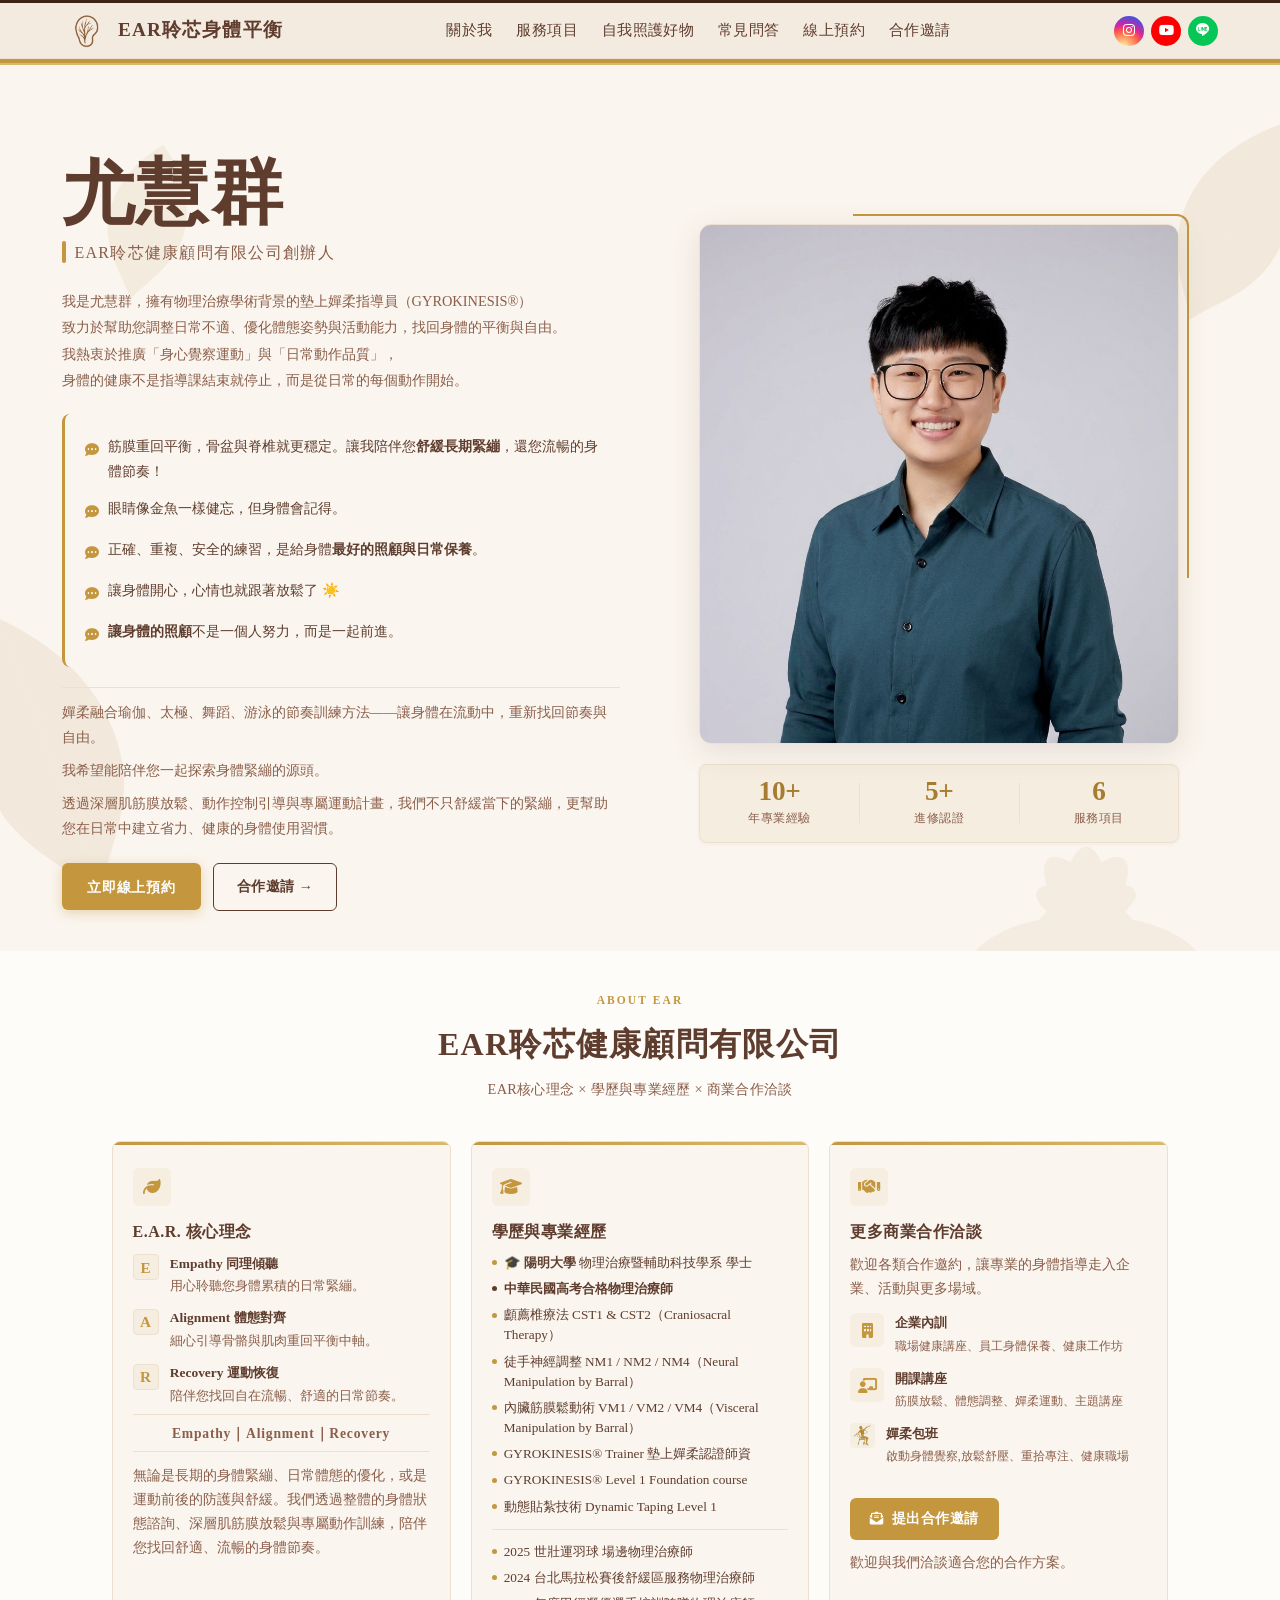
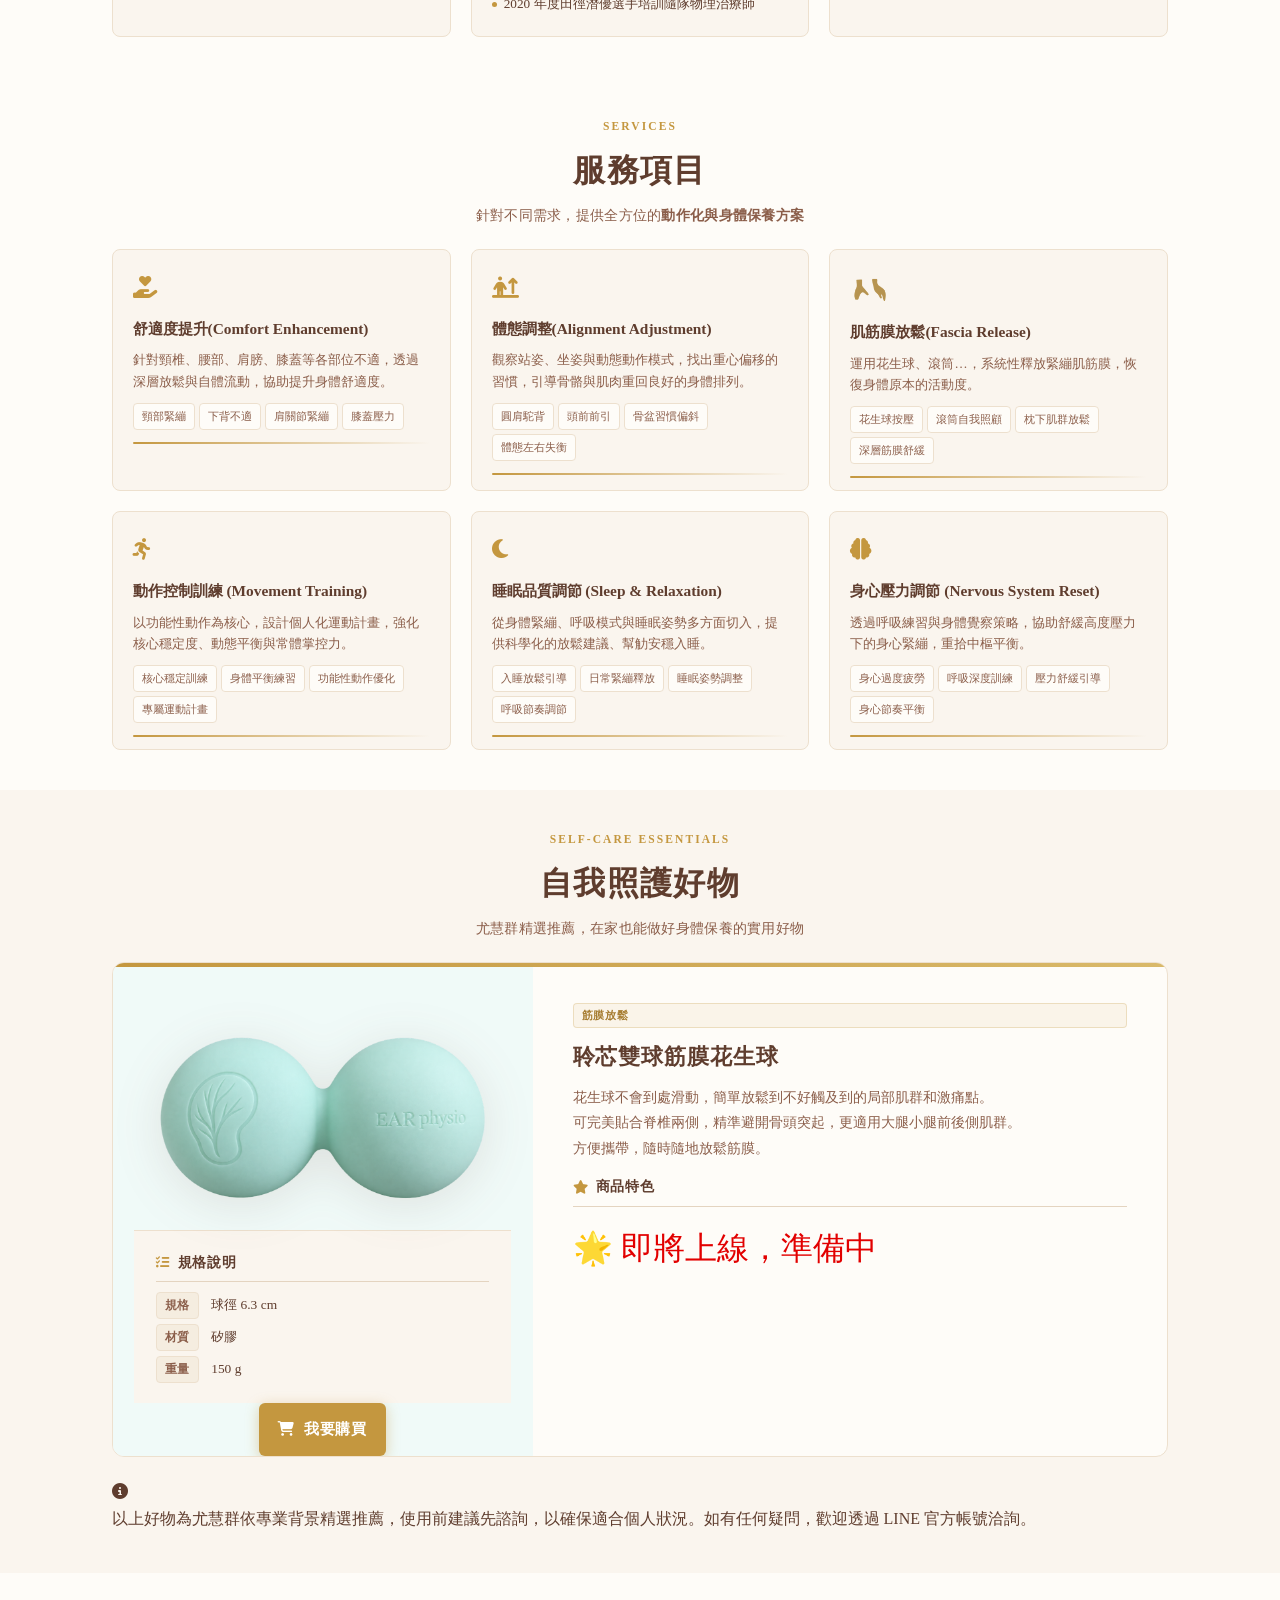
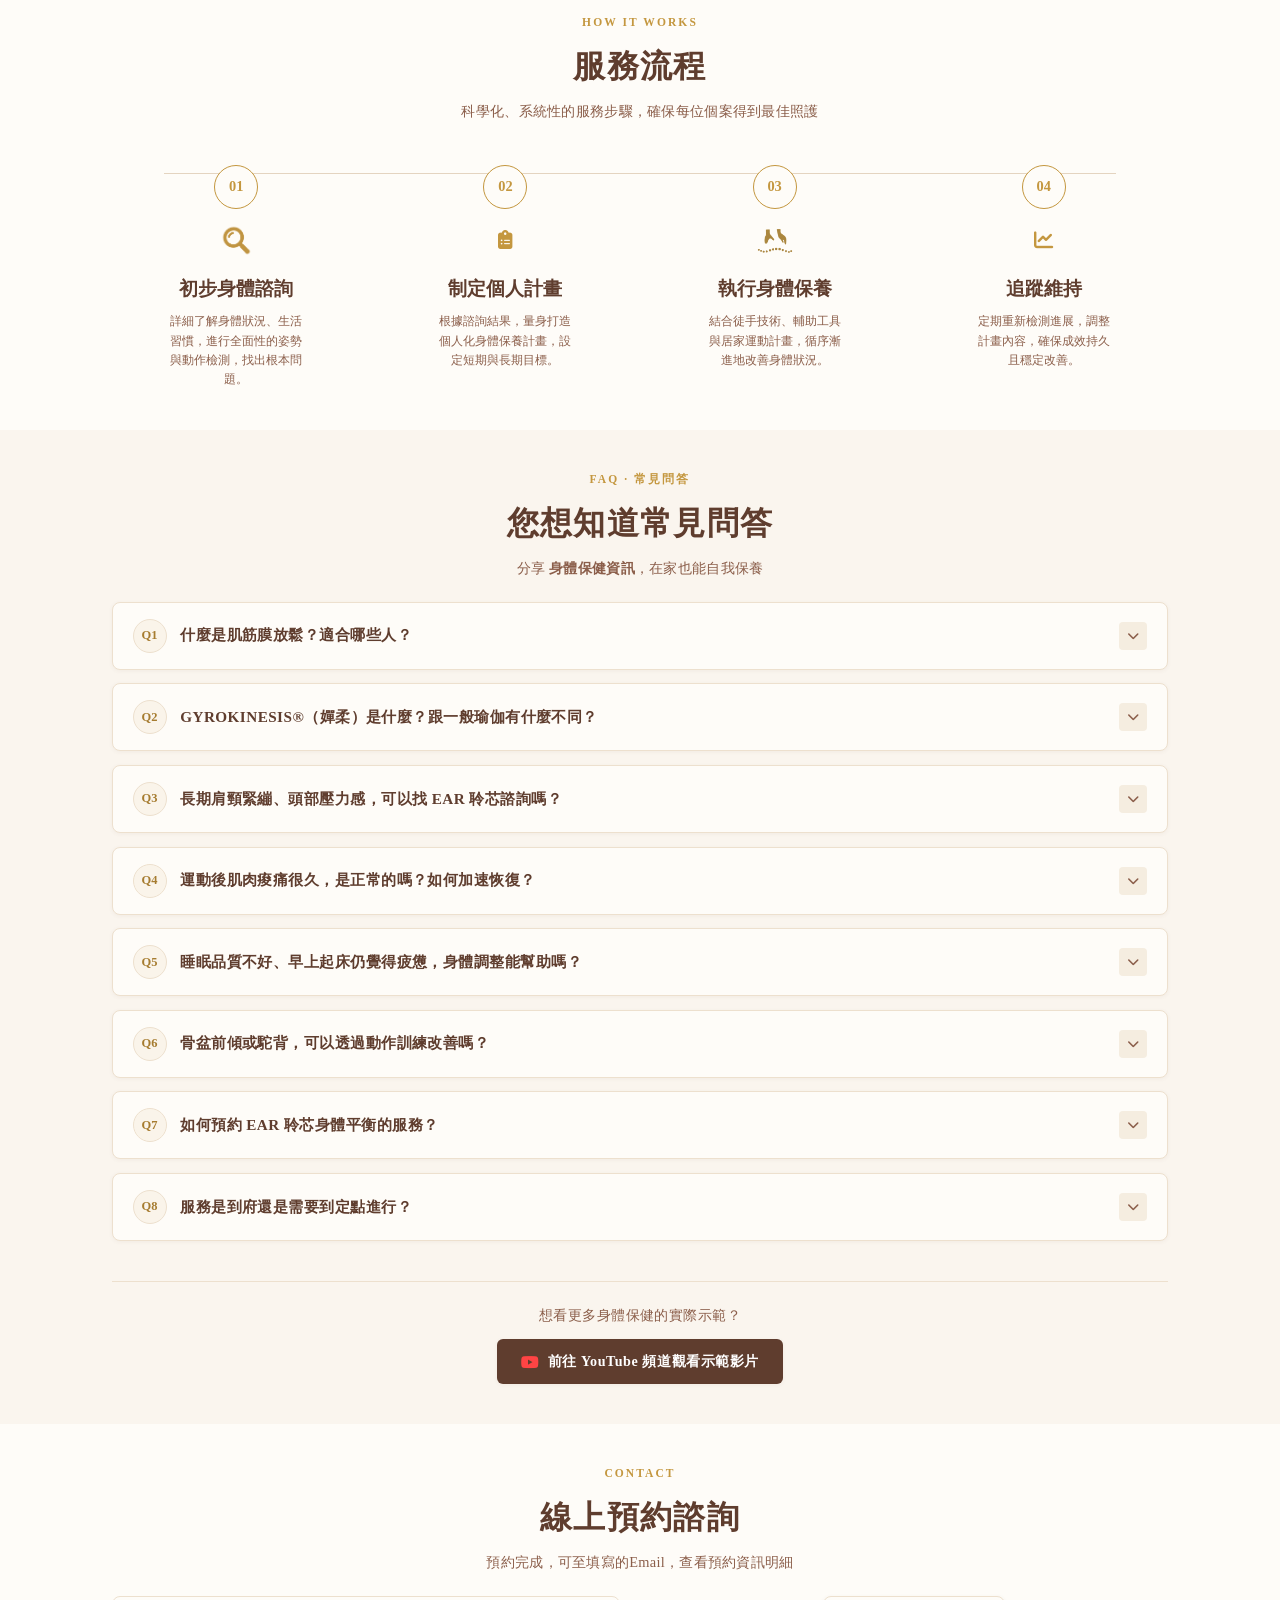
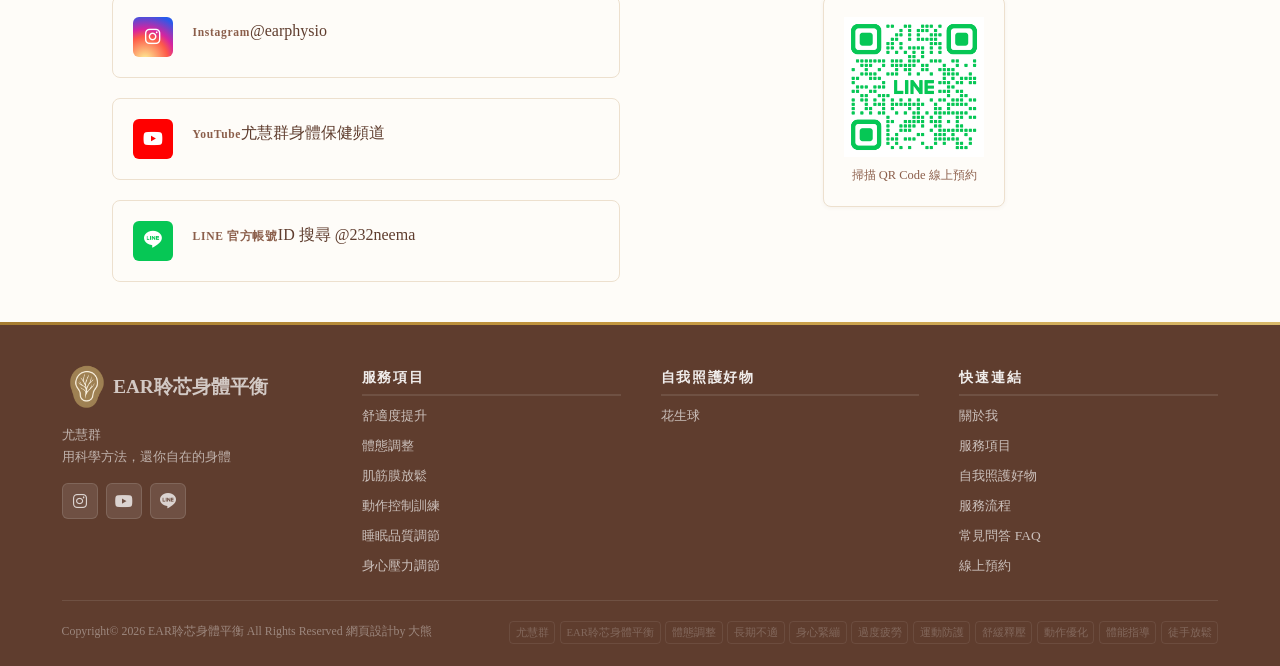
==== commit 19d09d64: "Update index.html" ====
--- a/index.html
+++ b/index.html
@@ -153,6 +153,10 @@
   <link rel="stylesheet" href="https://cdn.jsdelivr.net/npm/@fortawesome/fontawesome-free@6.4.0/css/all.min.css" />
   <!-- Bootstrap Icons -->
   <link rel="stylesheet" href="https://cdn.jsdelivr.net/npm/bootstrap-icons@1.13.1/font/bootstrap-icons.min.css" />
+  
+<!-- 視窗Logo-->
+  <link rel="icon" href="img/EAR_Logo.png">
+  
 <!--連到CSS-->
   <link rel="stylesheet" href="css/style.css" />
   <link rel="stylesheet" href="css/faq.css" />
--- a/css/style.css
+++ b/css/style.css
@@ -253,6 +253,13 @@
 transition: transform .35s var(--spring), opacity .25s var(--ease);
 }
 
+/* 點漢堡選單後，展開選單內容 */
+.nav-mobile.open{
+    display: flex;
+    transform: translateY(0);
+    opacity: 1;
+}
+
 .nm-link {
 display: flex;
 align-items: center;
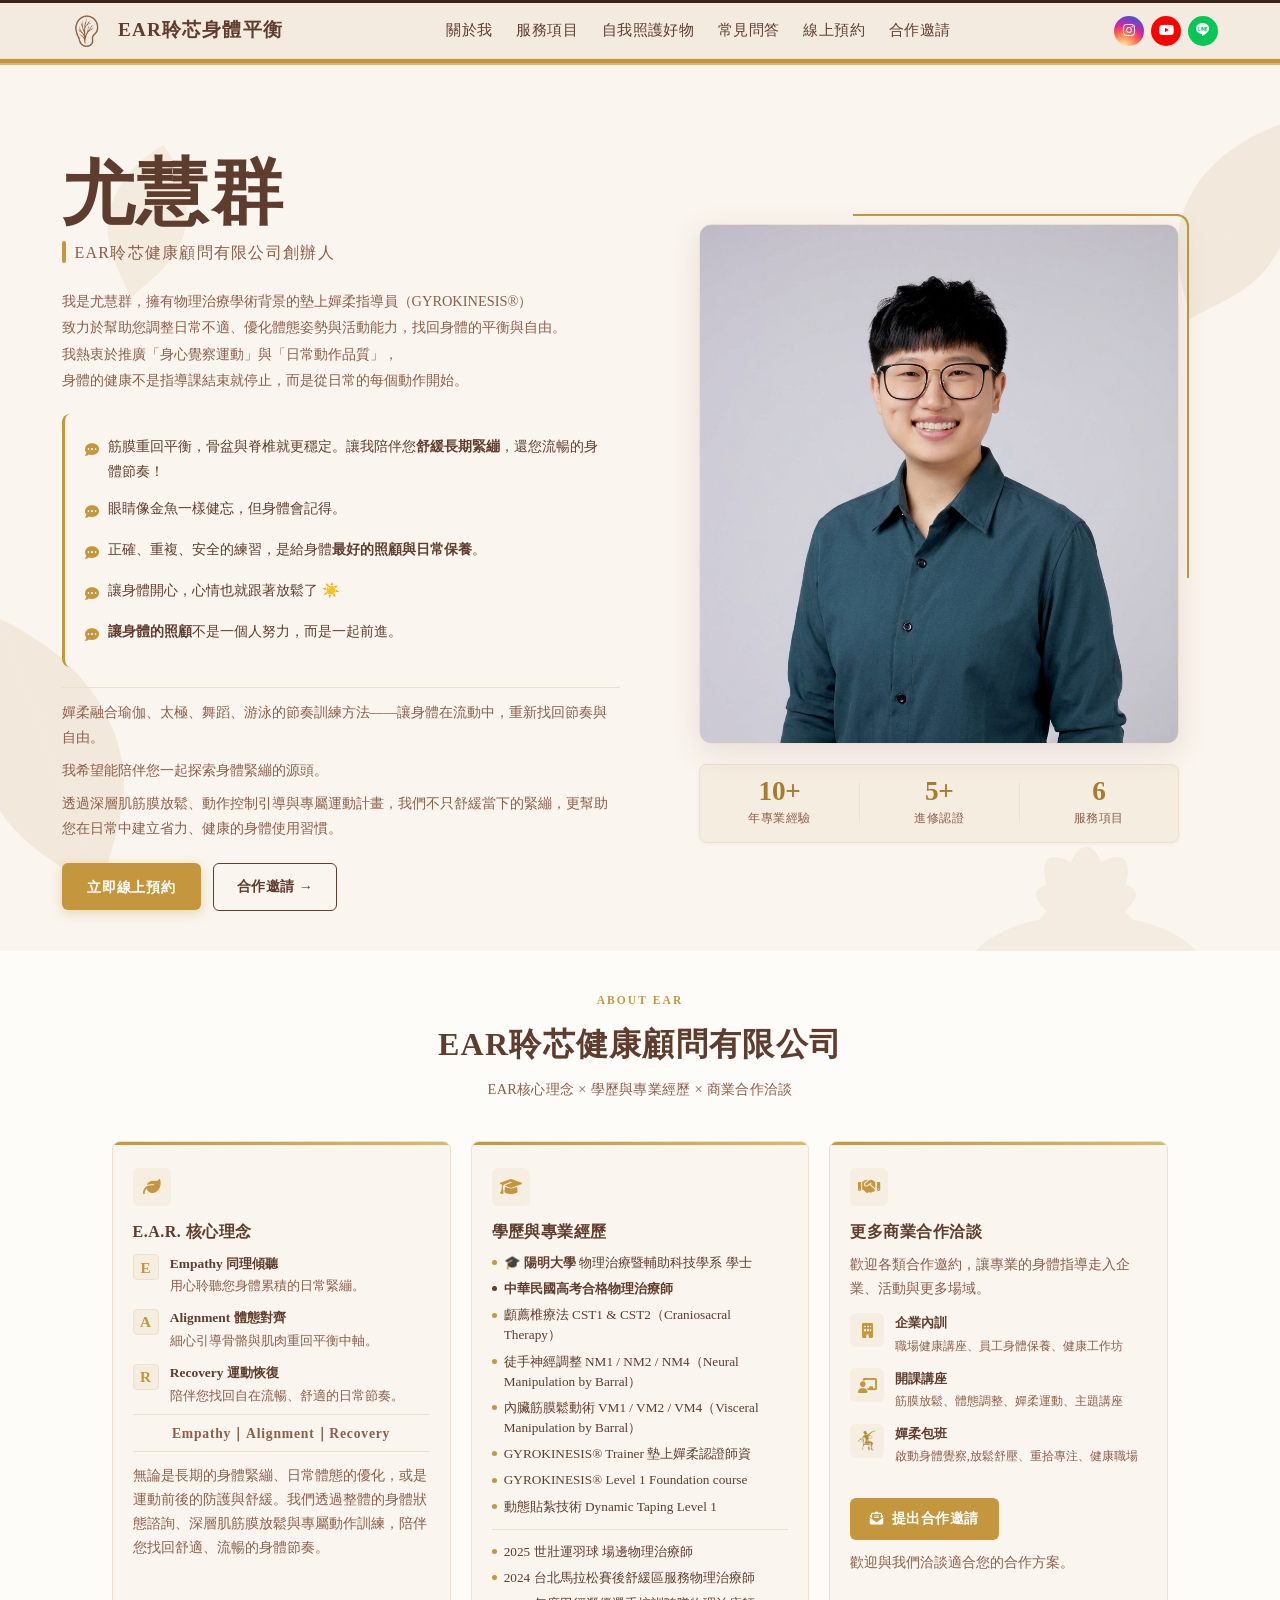
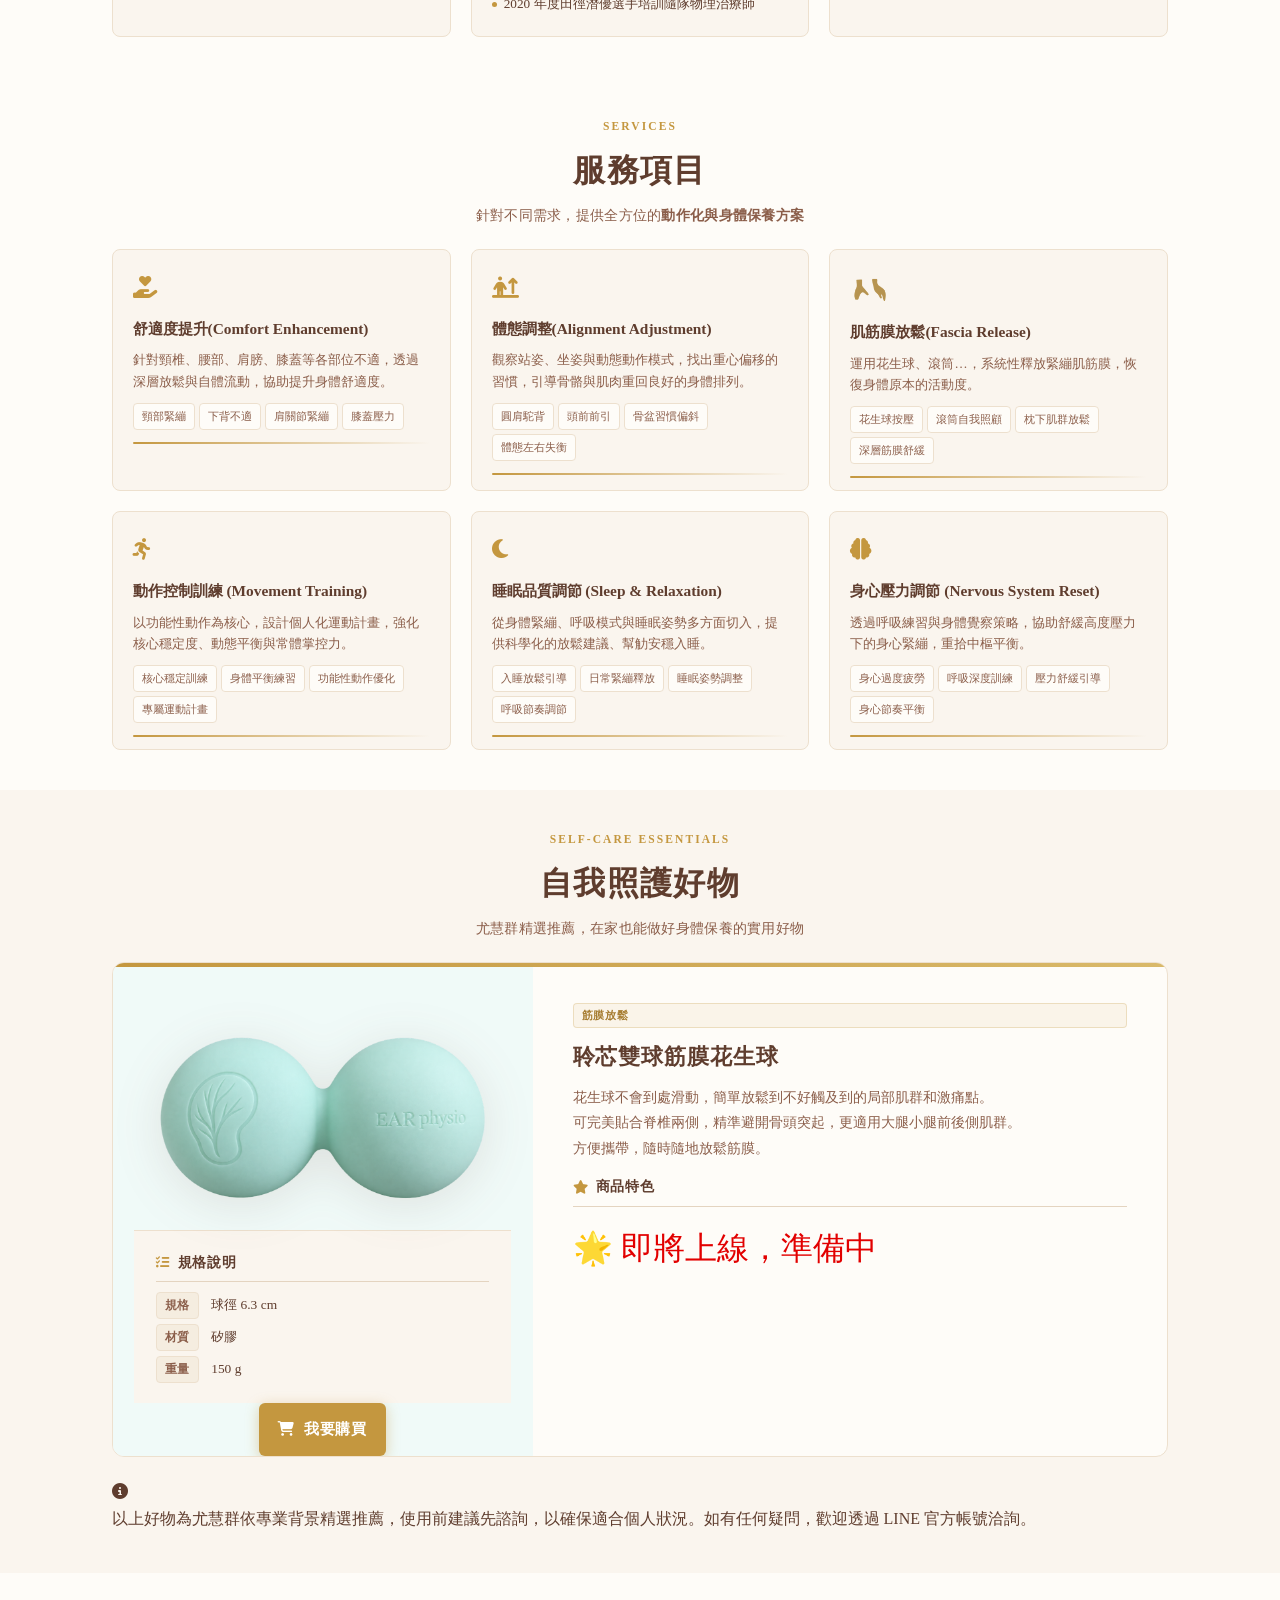
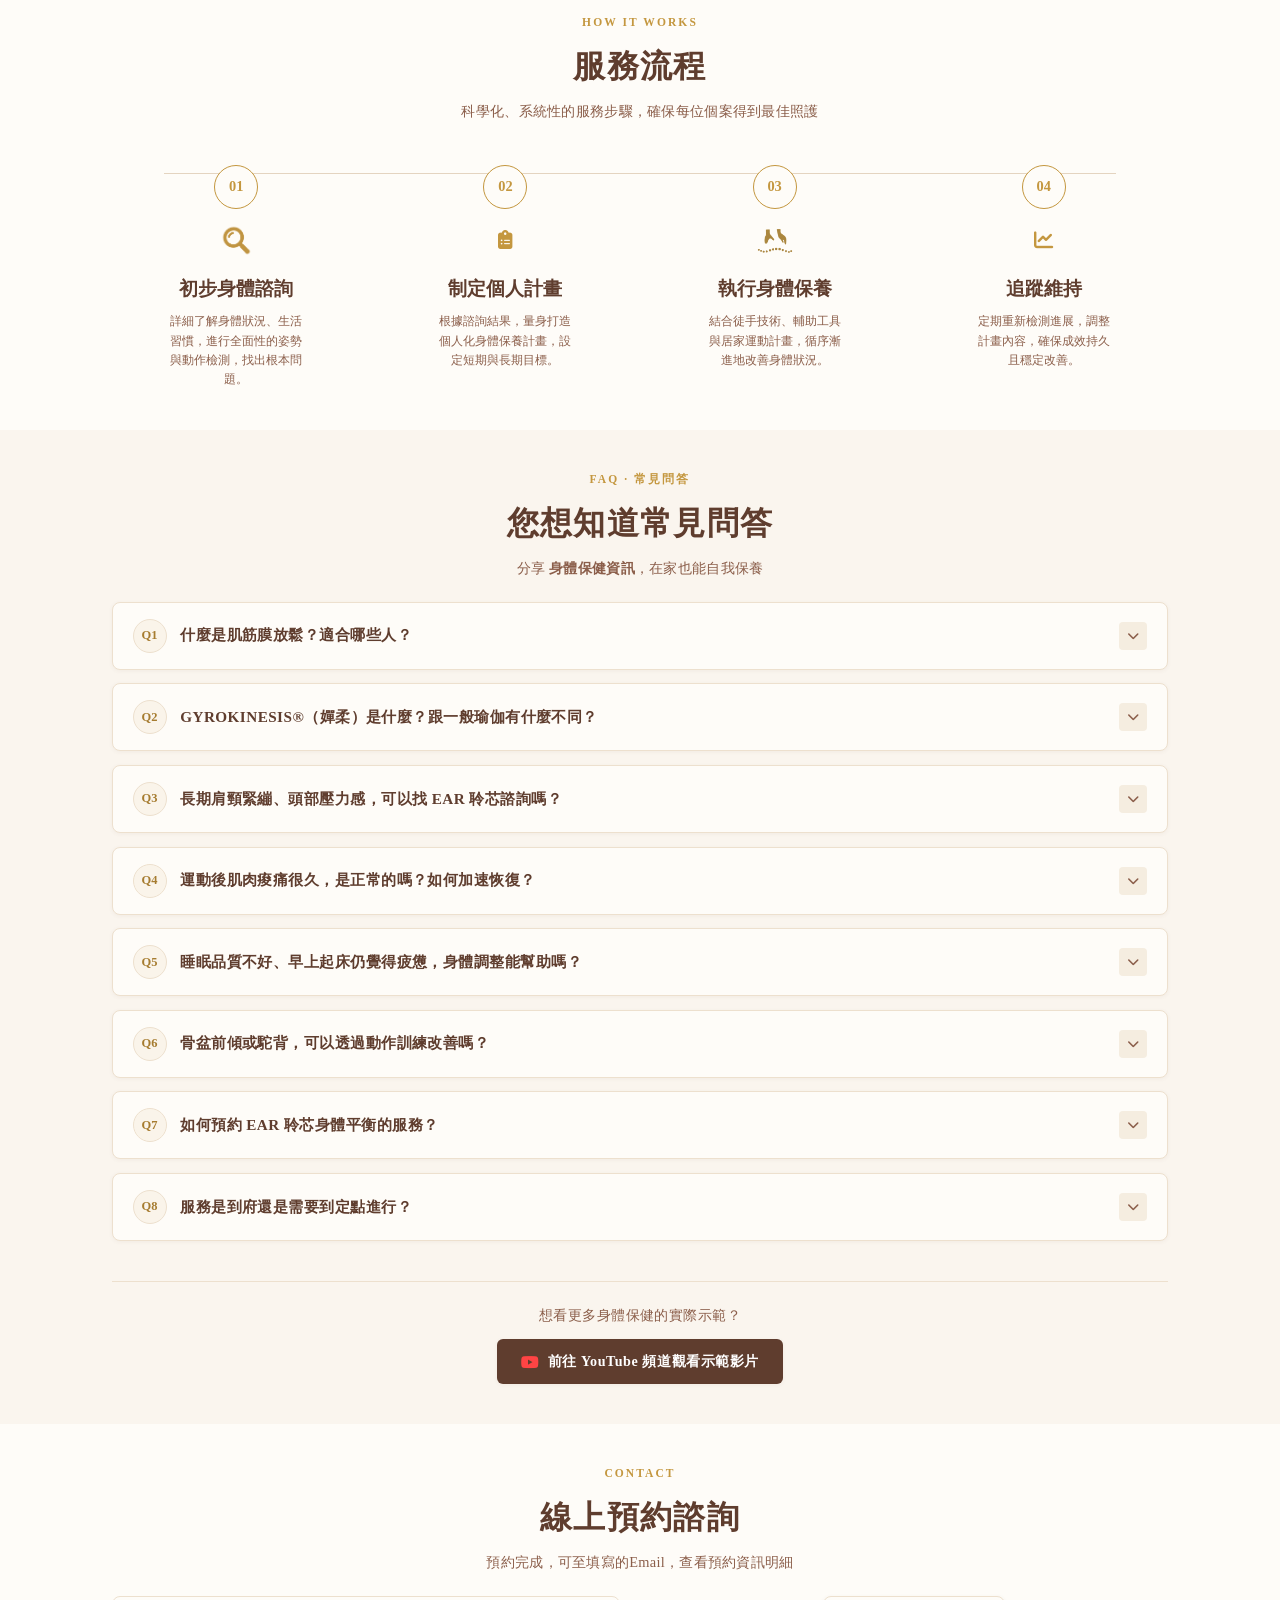
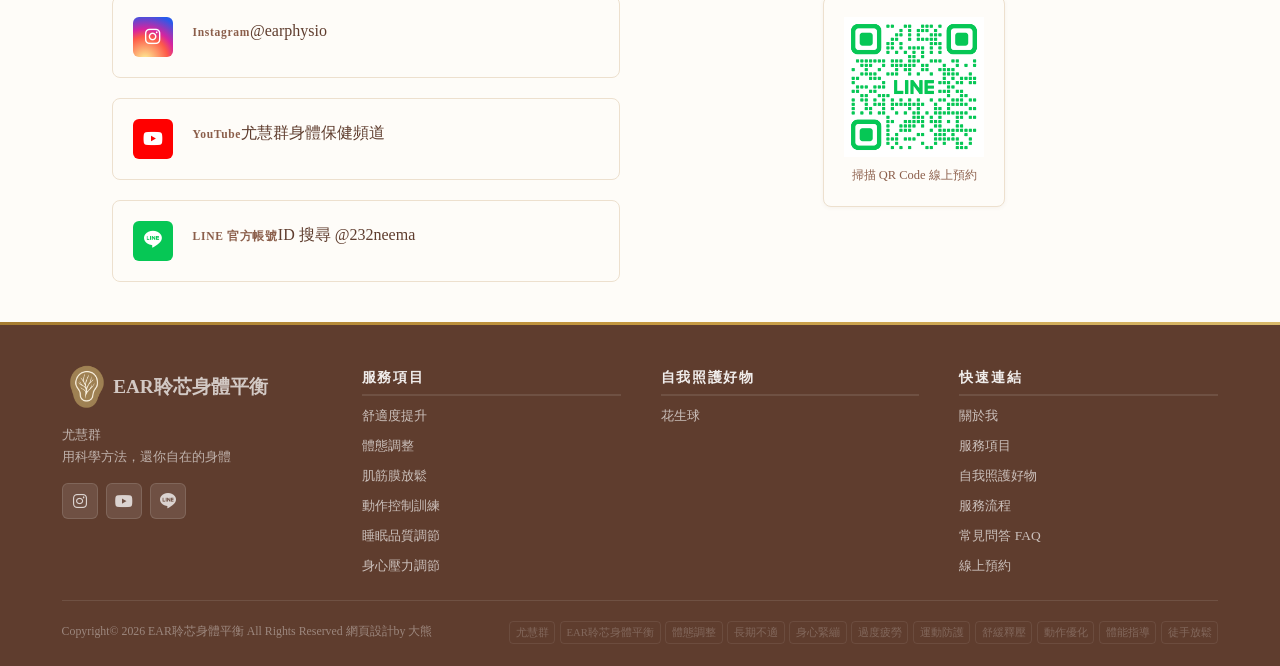
==== commit 550c1035: "Add files via upload" ====
--- a/index.html
+++ b/index.html
@@ -153,10 +153,6 @@
   <link rel="stylesheet" href="https://cdn.jsdelivr.net/npm/@fortawesome/fontawesome-free@6.4.0/css/all.min.css" />
   <!-- Bootstrap Icons -->
   <link rel="stylesheet" href="https://cdn.jsdelivr.net/npm/bootstrap-icons@1.13.1/font/bootstrap-icons.min.css" />
-  
-<!-- 視窗Logo-->
-  <link rel="icon" href="img/EAR_Logo.png">
-  
 <!--連到CSS-->
   <link rel="stylesheet" href="css/style.css" />
   <link rel="stylesheet" href="css/faq.css" />
--- a/css/style.css
+++ b/css/style.css
@@ -22,7 +22,7 @@
 
 /* Topography */
 --font-sans: 'Noto Sans TC', 'PingFang TC', 'Microsoft JhengHei', sans-serif;
---font-serif:'Noto Serif TC', serif;
+--font-serif:"Microsoft JhengHei", "微軟正黑體", serif;
 
 /* Spacing scale */
 --sp-xs:  .4rem;
@@ -964,6 +964,19 @@
 font-size: .95rem;
 margin-top: .05rem;
 }
+
+/* 嬋柔包班文字對齊 */
+.about-card-collab .collab-item > img{
+width: 34px;
+height: 34px;
+flex: 0 0 34px;
+padding: 4px;
+margin-top: .05rem;
+border-radius: var(--r-md);
+background: var(--gold-bg);
+object-fit: contain;
+}
+
 .collab-item div strong {
 font-size: .84rem;
 color: var(--coffee);
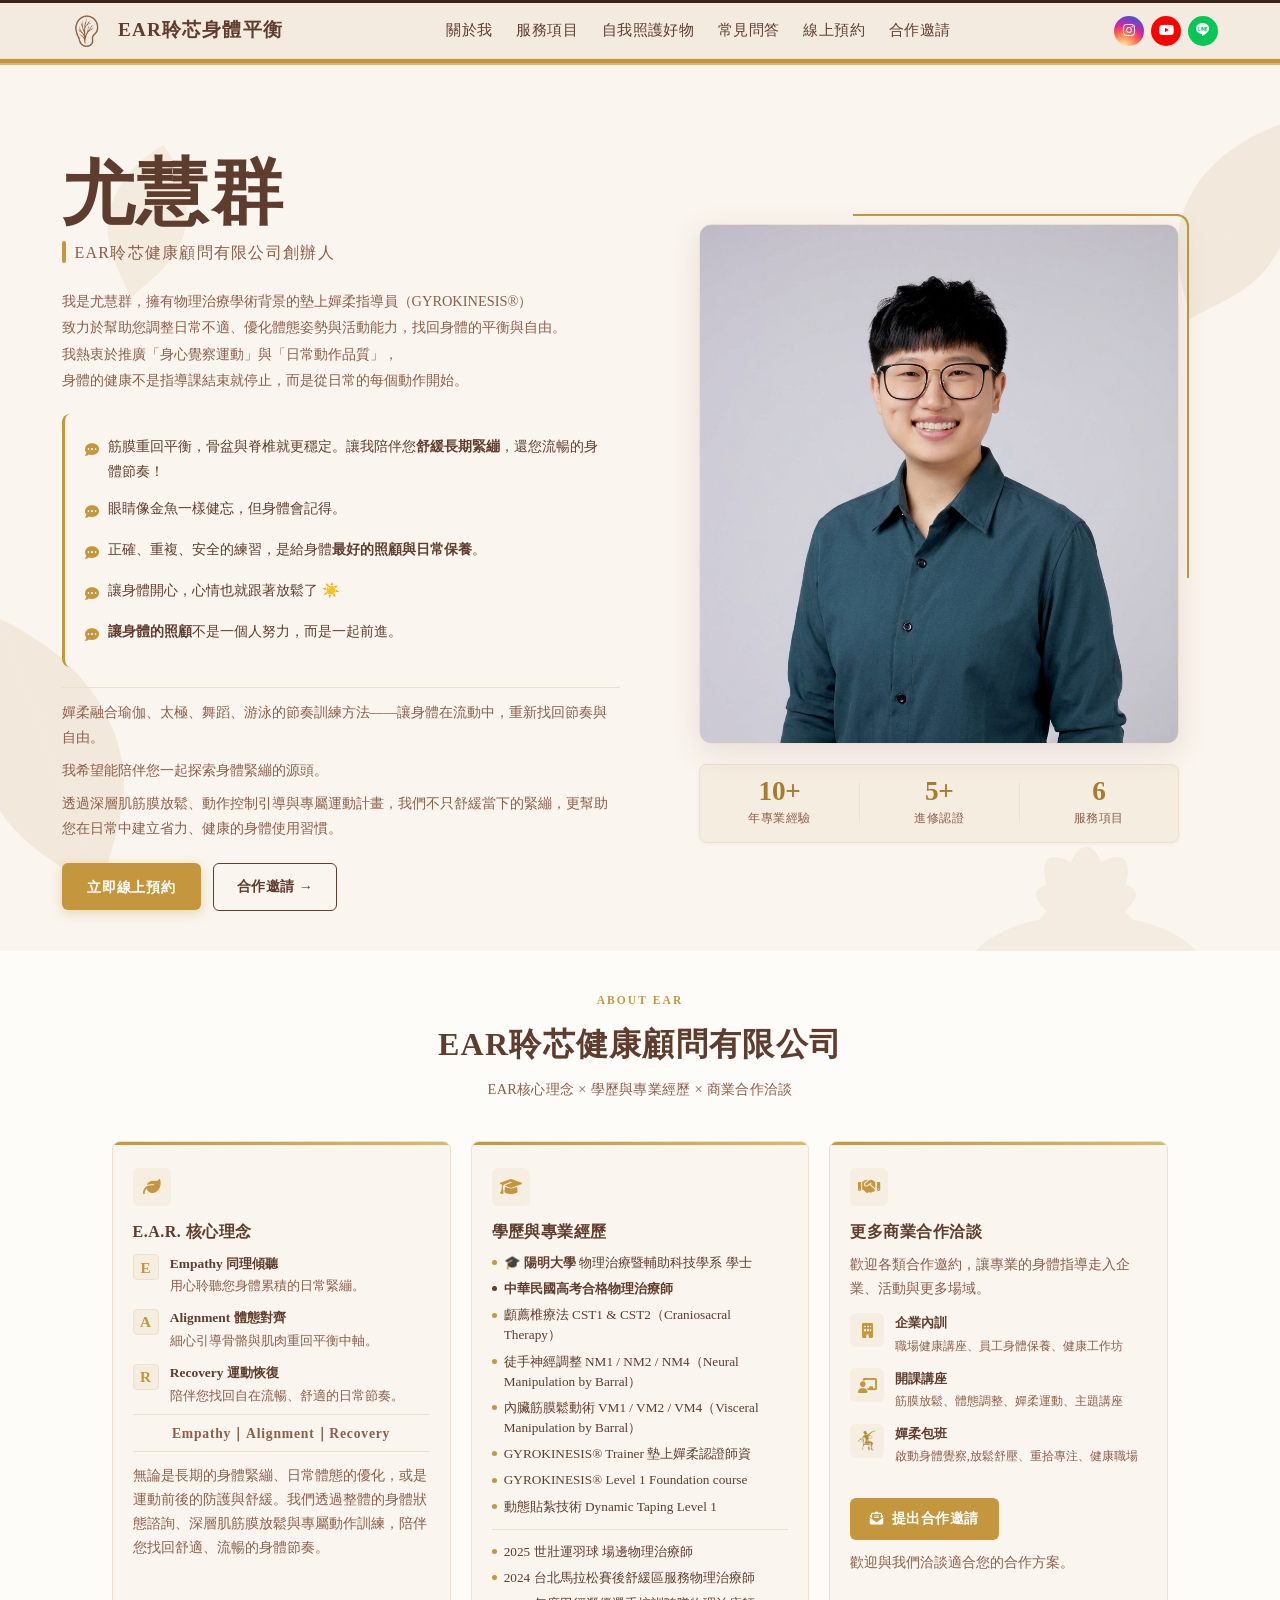
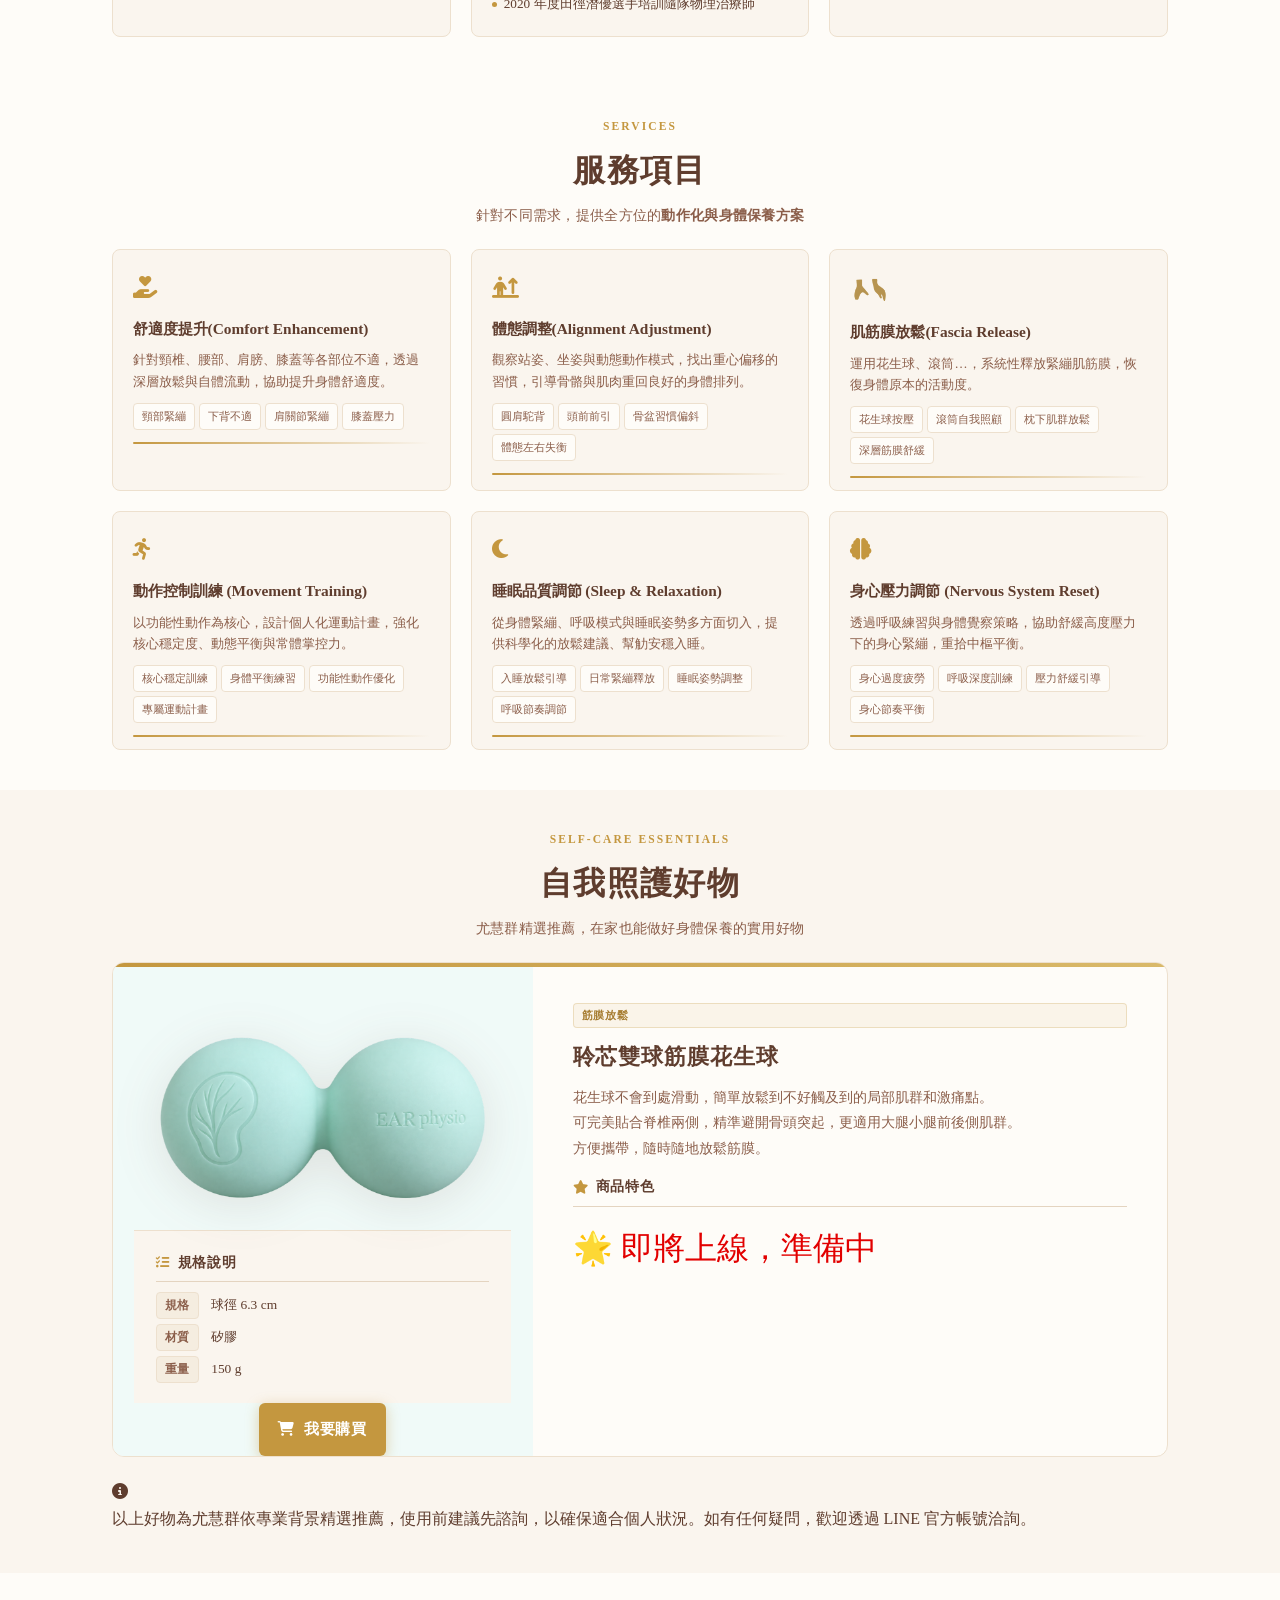
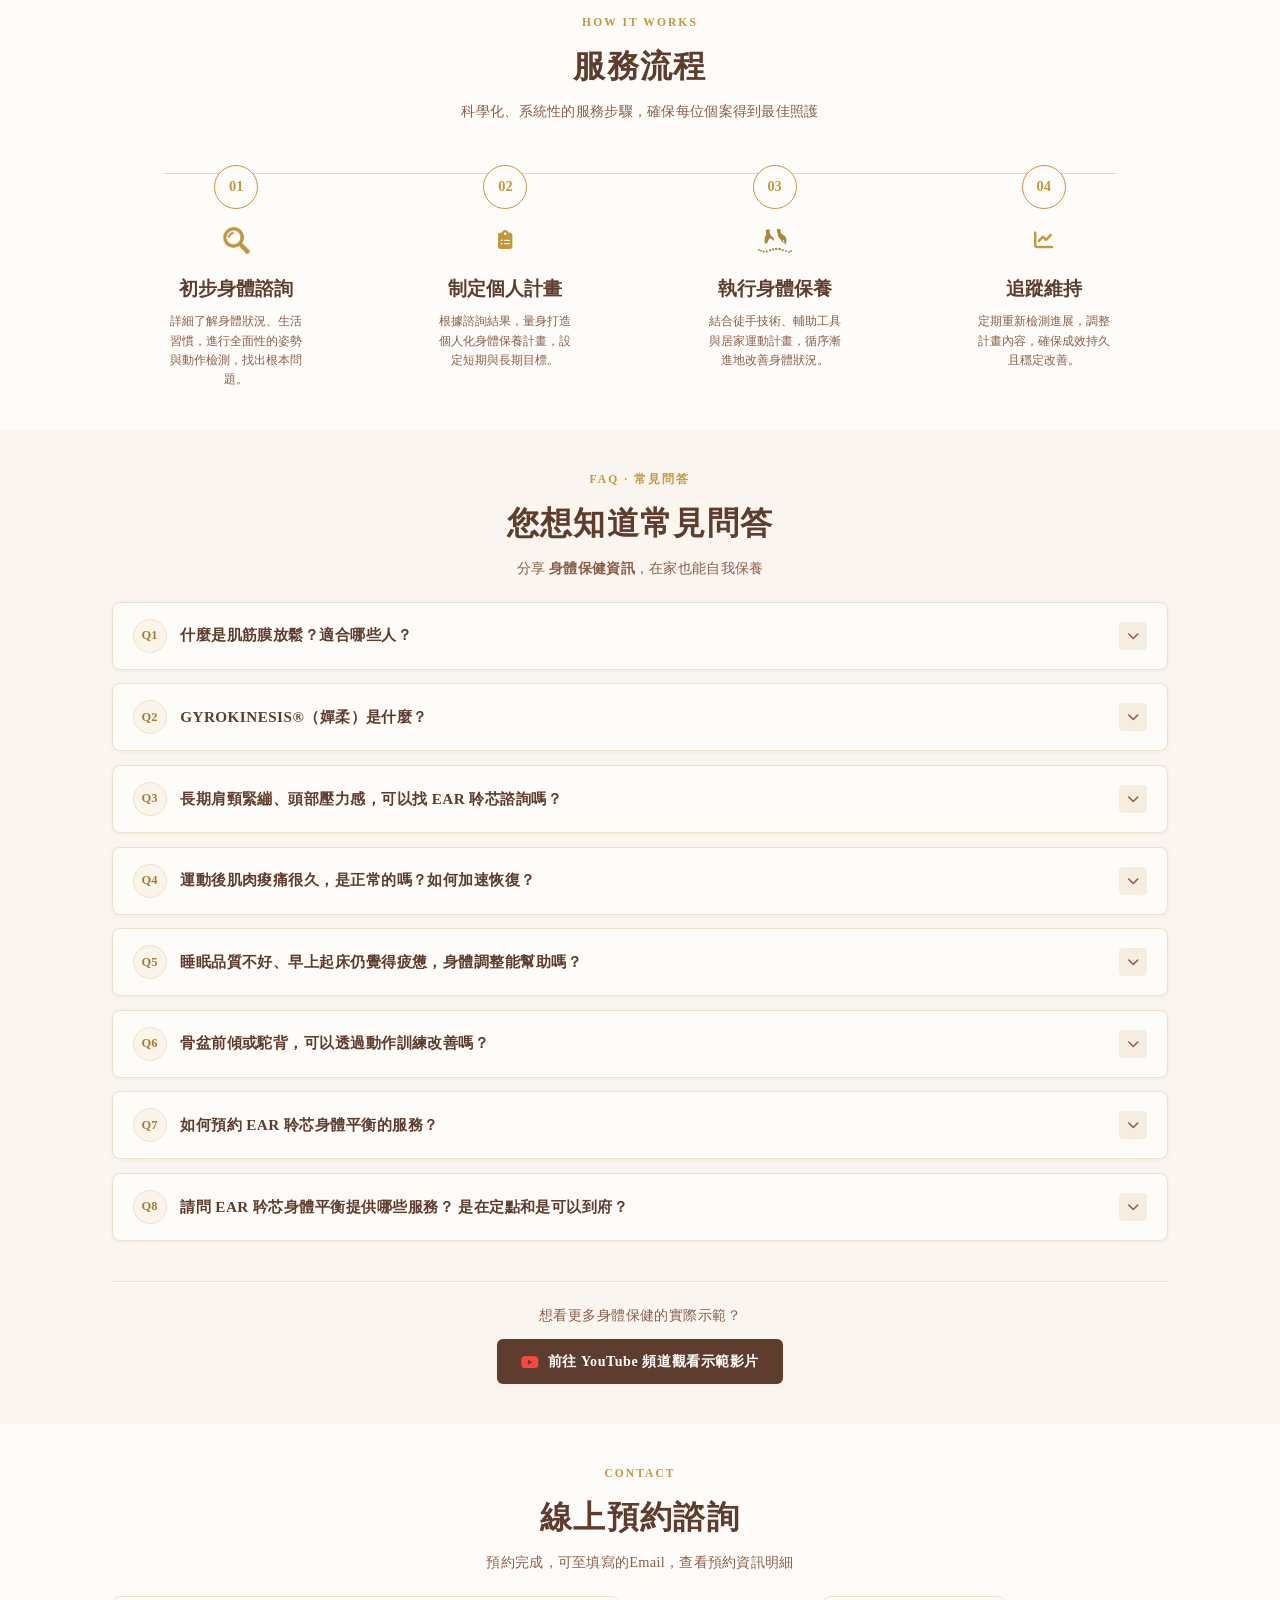
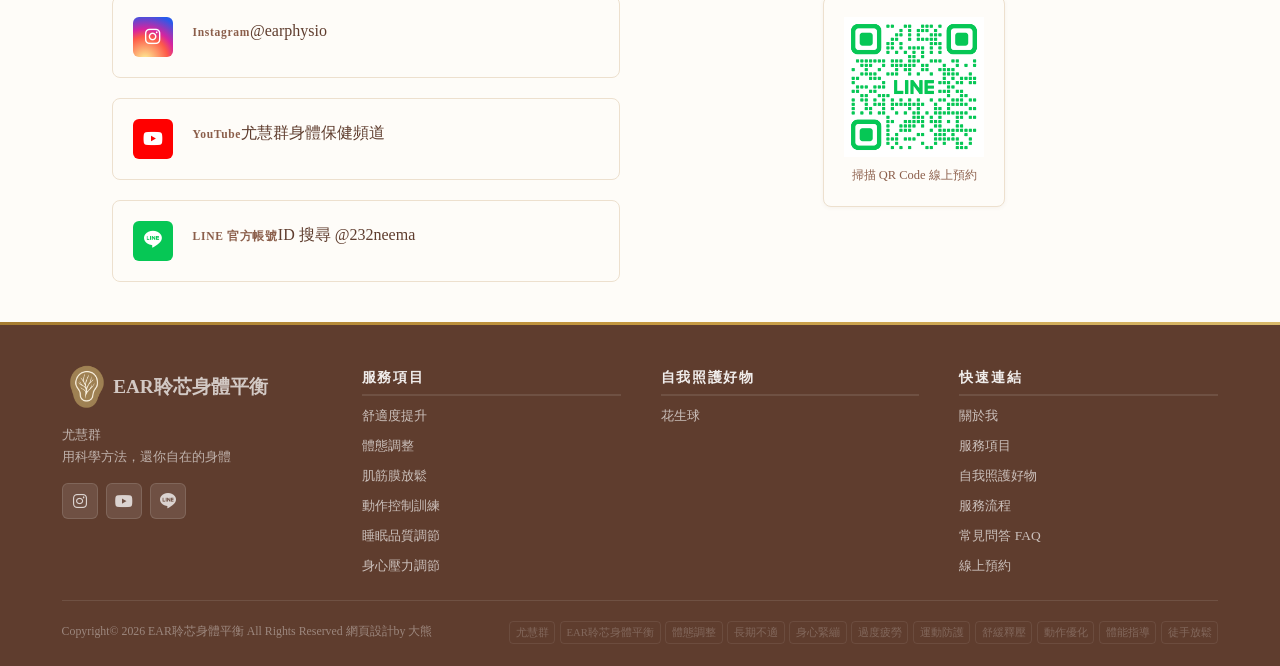
==== commit 46e5e9af: "Add files via upload" ====
--- a/index.html
+++ b/index.html
@@ -86,10 +86,10 @@
       },
       {
         "@type": "Question",
-        "name": "GYROKINESIS®（嬋柔）是什麼？跟一般瑜伽有什麼不同？",
+        "name": "GYROKINESIS®（嬋柔）是什麼？",
         "acceptedAnswer": {
           "@type": "Answer",
-          "text": "GYROKINESIS® 嬋柔脊椎螺旋運動是一套融合瑜伽、太極、舞蹈與游泳節奏概念的動作系統，強調脊椎在三維空間中的流動與螺旋延伸。與一般瑜伽相比，嬋柔更著重「動作之間的連結與流動」，而非維持靜態姿勢，適合希望改善脊椎活動度、尋找身體流暢感的人。"
+          "text": "GYROKINESIS® 墊上嬋柔運動是一套融合瑜伽、太極、舞蹈與游泳節奏概念的動作系統，強調脊椎在三維空間中的流動與螺旋延伸。"
         }
       },
       {
@@ -105,15 +105,20 @@
         "name": "如何預約 EAR 聆芯身體平衡的服務？",
         "acceptedAnswer": {
           "@type": "Answer",
-          "text": "您可以透過 LINE 官方帳號（ID：@232neema）或掃描網站 QR Code 與我們聯繫，告知您的需求與方便的時間，我們將為您安排適合的服務。也歡迎先透過 Instagram @earphysio 或 YouTube 頻道了解更多身體保健的分享。"
+          "text": "歡迎點選網頁右上角的 LINE 圖示,或直接掃描 QR Code 與我們聯絡。請留下您的諮詢需求與方便的時間,我們將盡快為您安排專屬服務。
+                  歡迎關注我們的 Instagram @earphysio 與 YouTube 頻道,搶先觀看更多實用的身體保健與日常照護分享!"
         }
       },
       {
         "@type": "Question",
-        "name": "服務是到府還是需要到定點進行？",
+        "name": "請問 EAR 耹芯身體平衡提供哪些服務？ 是在定點和是可以到府？",
         "acceptedAnswer": {
           "@type": "Answer",
-          "text": "EAR 聆芯提供「到府服務」與「門市服務」兩種方式。到府服務方便行動不便或希望在熟悉環境中接受指導的個案；門市服務則提供更完整的空間與設備。如需了解各方案詳情，歡迎透過 LINE 官方帳號洽詢。"
+          "text": "EAR 聆芯提供多元且彈性的服務模式,主要包含:
+                  • 門市服務:提供更完整的專業空間與全套設備,讓您享受沉浸式的身體調理。
+                  • 到府服務:專為行動不便、育兒家長或希望在熟悉環境中接受指導的個案設計,免去奔波之苦。
+                  • 異業合作:歡迎各大機構洽詢「健康講座」與「嬋柔(Gyrokinesis)團課」等多樣化合作項目。
+                  如需了解各方案的詳細內容與收費,歡迎透過 LINE 官方帳號與我們洽詢。"
         }
       },
       {
@@ -121,7 +126,9 @@
         "name": "骨盆前傾或駝背，可以透過動作訓練改善嗎？",
         "acceptedAnswer": {
           "@type": "Answer",
-          "text": "骨盆前傾與駝背（圓肩、頭前引）是常見的姿勢模式，通常與肌群使用習慣有關。透過系統性的體態評估、肌筋膜放鬆與動作控制訓練，有機會逐步調整身體排列的習慣。EAR 聆芯會依照個人狀況設計漸進式計畫，並教導日常動作中的自我覺察技巧。"
+          "text": "可以!骨盆前傾、駝背、圓肩與頭部前傾(俗稱烏龜脖),都是常見的身體姿勢表現。這些姿勢可能受到個人身體結構、活動習慣、肌力、活動度及動作控制等多重因素影響,並不代表一定有問題或需要刻意矯正。
+                  透過個別化的身體評估,搭配適當的肌筋膜放鬆、活動度訓練、肌力強化與動作控制練習,有機會改善活動能力、動作效率與身體舒適度,逐步建立更自在的動作習慣。
+                  EAR 聆芯 會依照你的身體狀況與生活需求,設計循序漸進的個人化計畫,陪伴你提升身體覺察,找到更適合自己的活動方式,讓身體動得更自在、更有餘裕。"
         }
       },
       {
@@ -129,7 +136,9 @@
         "name": "運動後肌肉痠痛很久，是正常的嗎？如何加速恢復？",
         "acceptedAnswer": {
           "@type": "Answer",
-          "text": "運動後 24–48 小時出現輕度肌肉痠痛（DOMS）屬常見現象，通常在 3–5 天內自然緩解。若痠痛持續超過一週或伴隨腫脹、關節不適，建議就醫評估。日常可透過適度的低強度活動、充足水分攝取，以及滾筒或花生球輔助放鬆，協助維持身體的舒適度與恢復節奏。"
+          "text": "運動後的延遲性肌肉痠痛(DOMS)
+                  延遲性肌肉痠痛(DOMS)常在不熟悉或較高強度的運動後數小時逐漸出現,通常於 24–72 小時達到高峰,並在數天內逐步緩解。其成因涉及運動負荷、肌肉與周邊組織反應,以及疼痛感受器敏化等多重機制,並非單純由乳酸堆積或肌肉微小撕裂所造成。
+                  日常可依身體狀況安排低強度活動、充足睡眠與適當營養,也可使用滾筒或按摩協助緩解痠痛與僵硬感。不過,疼痛減輕不代表肌肉功能已完全恢復,應依實際肌力、活動度及運動表現調整訓練強度。"
         }
       },
       {
@@ -153,6 +162,10 @@
   <link rel="stylesheet" href="https://cdn.jsdelivr.net/npm/@fortawesome/fontawesome-free@6.4.0/css/all.min.css" />
   <!-- Bootstrap Icons -->
   <link rel="stylesheet" href="https://cdn.jsdelivr.net/npm/bootstrap-icons@1.13.1/font/bootstrap-icons.min.css" />
+
+    <!-- 視窗Logo-->
+  <link rel="icon" href="img/EAR_Logo.png">
+
 <!--連到CSS-->
   <link rel="stylesheet" href="css/style.css" />
   <link rel="stylesheet" href="css/faq.css" />
@@ -693,13 +706,12 @@
           <details class="faq-item" data-ani="slide-up" data-ani-delay="60" role="listitem">
             <summary class="faq-q">
               <span class="fq-num">Q2</span>
-              <span class="fq-text">GYROKINESIS®（嬋柔）是什麼？跟一般瑜伽有什麼不同？</span>
+              <span class="fq-text">GYROKINESIS®（嬋柔）是什麼？</span>
               <span class="fq-arrow" aria-hidden="true"><i class="fas fa-chevron-down"></i></span>
             </summary>
             <div class="faq-a">
               <div class="faq-a-inner">
-                <p>GYROKINESIS® 嬋柔脊椎螺旋運動是一套融合瑜伽、太極、舞蹈與游泳節奏概念的動作系統，強調脊椎在三維空間中的流動與螺旋延伸。</p>
-                <p>與一般瑜伽相比，嬋柔更著重「動作之間的連結與流動」，而非維持靜態姿勢，適合希望改善脊椎活動度、尋找身體流暢感的人。</p>
+                <p>GYROKINESIS® 墊上嬋柔運動是一套融合瑜伽、太極、舞蹈與游泳節奏概念的動作系統，強調脊椎在三維空間中的流動與螺旋延伸。</p>
               </div>
             </div>
           </details>
@@ -728,7 +740,9 @@
             </summary>
             <div class="faq-a">
               <div class="faq-a-inner">
-                <p>運動後 24–48 小時出現輕度肌肉痠痛（DOMS）屬常見現象，通常在 3–5 天內自然緩解。日常可透過適度的低強度活動、充足水分攝取，以及滾筒或花生球輔助放鬆，協助維持身體的舒適度與恢復節奏。</p>
+                <p>運動後的延遲性肌肉痠痛(DOMS)<br>
+                  延遲性肌肉痠痛(DOMS)常在不熟悉或較高強度的運動後數小時逐漸出現,通常於 24–72 小時達到高峰,並在數天內逐步緩解。其成因涉及運動負荷、肌肉與周邊組織反應,以及疼痛感受器敏化等多重機制,並非單純由乳酸堆積或肌肉微小撕裂所造成。<br>
+                  日常可依身體狀況安排低強度活動、充足睡眠與適當營養,也可使用滾筒或按摩協助緩解痠痛與僵硬感。不過,疼痛減輕不代表肌肉功能已完全恢復,應依實際肌力、活動度及運動表現調整訓練強度。</p>
                 <p class="faq-note"><i class="fas fa-circle-info"></i> 若痠痛持續超過一週或伴隨腫脹、關節不適，建議就醫評估。</p>
               </div>
             </div>
@@ -758,8 +772,9 @@
             </summary>
             <div class="faq-a">
               <div class="faq-a-inner">
-                <p>骨盆前傾與駝背（圓肩、頭前引）是常見的姿勢模式，通常與肌群使用習慣有關。透過系統性的體態評估、肌筋膜放鬆與動作控制訓練，有機會逐步調整身體排列的習慣。</p>
-                <p>EAR 聆芯會依照個人狀況設計漸進式計畫，並教導日常動作中的自我覺察技巧。</p>
+                <p>可以! 骨盆前傾、駝背、圓肩與頭部前傾(俗稱烏龜脖),都是常見的身體姿勢表現。這些姿勢可能受到個人身體結構、活動習慣、肌力、活動度及動作控制等多重因素影響,並不代表一定有問題或需要刻意矯正。<br>
+                  透過個別化的身體評估,搭配適當的肌筋膜放鬆、活動度訓練、肌力強化與動作控制練習,有機會改善活動能力、動作效率與身體舒適度,逐步建立更自在的動作習慣。<br>
+                  EAR 聆芯 會依照你的身體狀況與生活需求,設計循序漸進的個人化計畫,陪伴你提升身體覺察,找到更適合自己的活動方式,讓身體動得更自在、更有餘裕。</p>
               </div>
             </div>
           </details>
@@ -773,8 +788,8 @@
             </summary>
             <div class="faq-a">
               <div class="faq-a-inner">
-                <p>您可以透過 <strong>LINE 官方帳號（ID：@232neema）</strong>或掃描網站 QR Code 與我們聯繫，告知您的需求與方便的時間，我們將為您安排適合的服務。</p>
-                <p>也歡迎先透過 Instagram <strong>@earphysio</strong> 或 YouTube 頻道了解更多身體保健的分享。</p>
+                <p>歡迎點選網頁右上角的<strong> LINE 圖示</strong>,或直接掃描 QR Code 與我們聯絡。請留下您的諮詢需求與方便的時間,我們將盡快為您安排專屬服務。<br>
+                  歡迎關注我們的 Instagram @earphysio 與 YouTube 頻道,搶先觀看更多實用的身體保健與日常照護分享</p>
               </div>
             </div>
           </details>
@@ -783,13 +798,16 @@
           <details class="faq-item" data-ani="slide-up" data-ani-delay="120" role="listitem">
             <summary class="faq-q">
               <span class="fq-num">Q8</span>
-              <span class="fq-text">服務是到府還是需要到定點進行？</span>
+              <span class="fq-text">請問 EAR 耹芯身體平衡提供哪些服務？ 是在定點和是可以到府？</span>
               <span class="fq-arrow" aria-hidden="true"><i class="fas fa-chevron-down"></i></span>
             </summary>
             <div class="faq-a">
               <div class="faq-a-inner">
-                <p>EAR 聆芯提供「<strong>到府服務</strong>」與「<strong>門市服務</strong>」兩種方式。到府服務方便行動不便或希望在熟悉環境中接受指導的個案；門市服務則提供更完整的空間與設備。</p>
-                <p>如需了解各方案詳情，歡迎透過 LINE 官方帳號洽詢。</p>
+                <p><strong>EAR 聆芯提供多元且彈性的服務模式,主要包含:</strong><br>
+                  <strong>• 門市服務:</strong>提供更完整的專業空間與全套設備,讓您享受沉浸式的身體調理。<br>
+                  <strong>• 到府服務:</strong>專為行動不便、育兒家長或希望在熟悉環境中接受指導的個案設計,免去奔波之苦。<br>
+                  <strong>• 異業合作:</strong>歡迎各大機構洽詢「健康講座」與「嬋柔(Gyrokinesis)團課」等多樣化合作項目。</p>
+                <p>如需了解各方案的詳細內容與收費,歡迎透過 LINE 官方帳號與我們洽詢。</p>
               </div>
             </div>
           </details>
